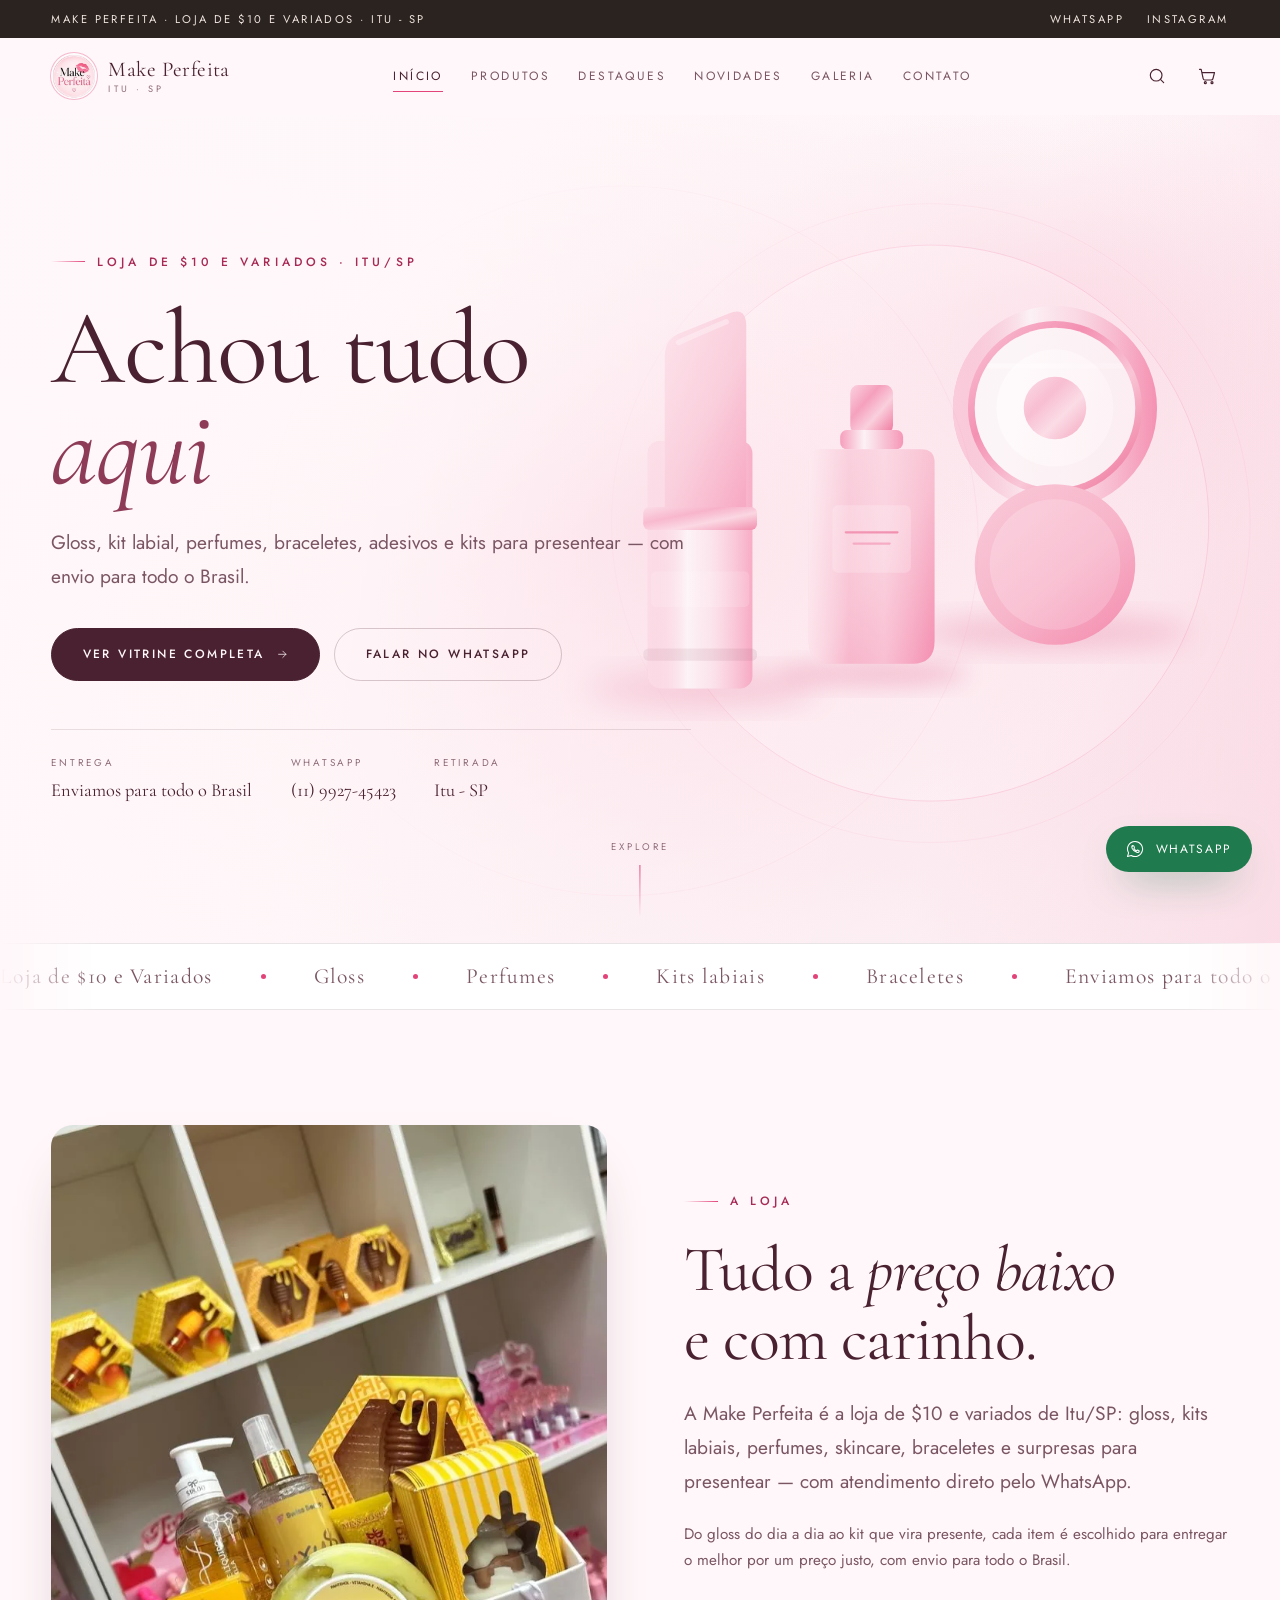
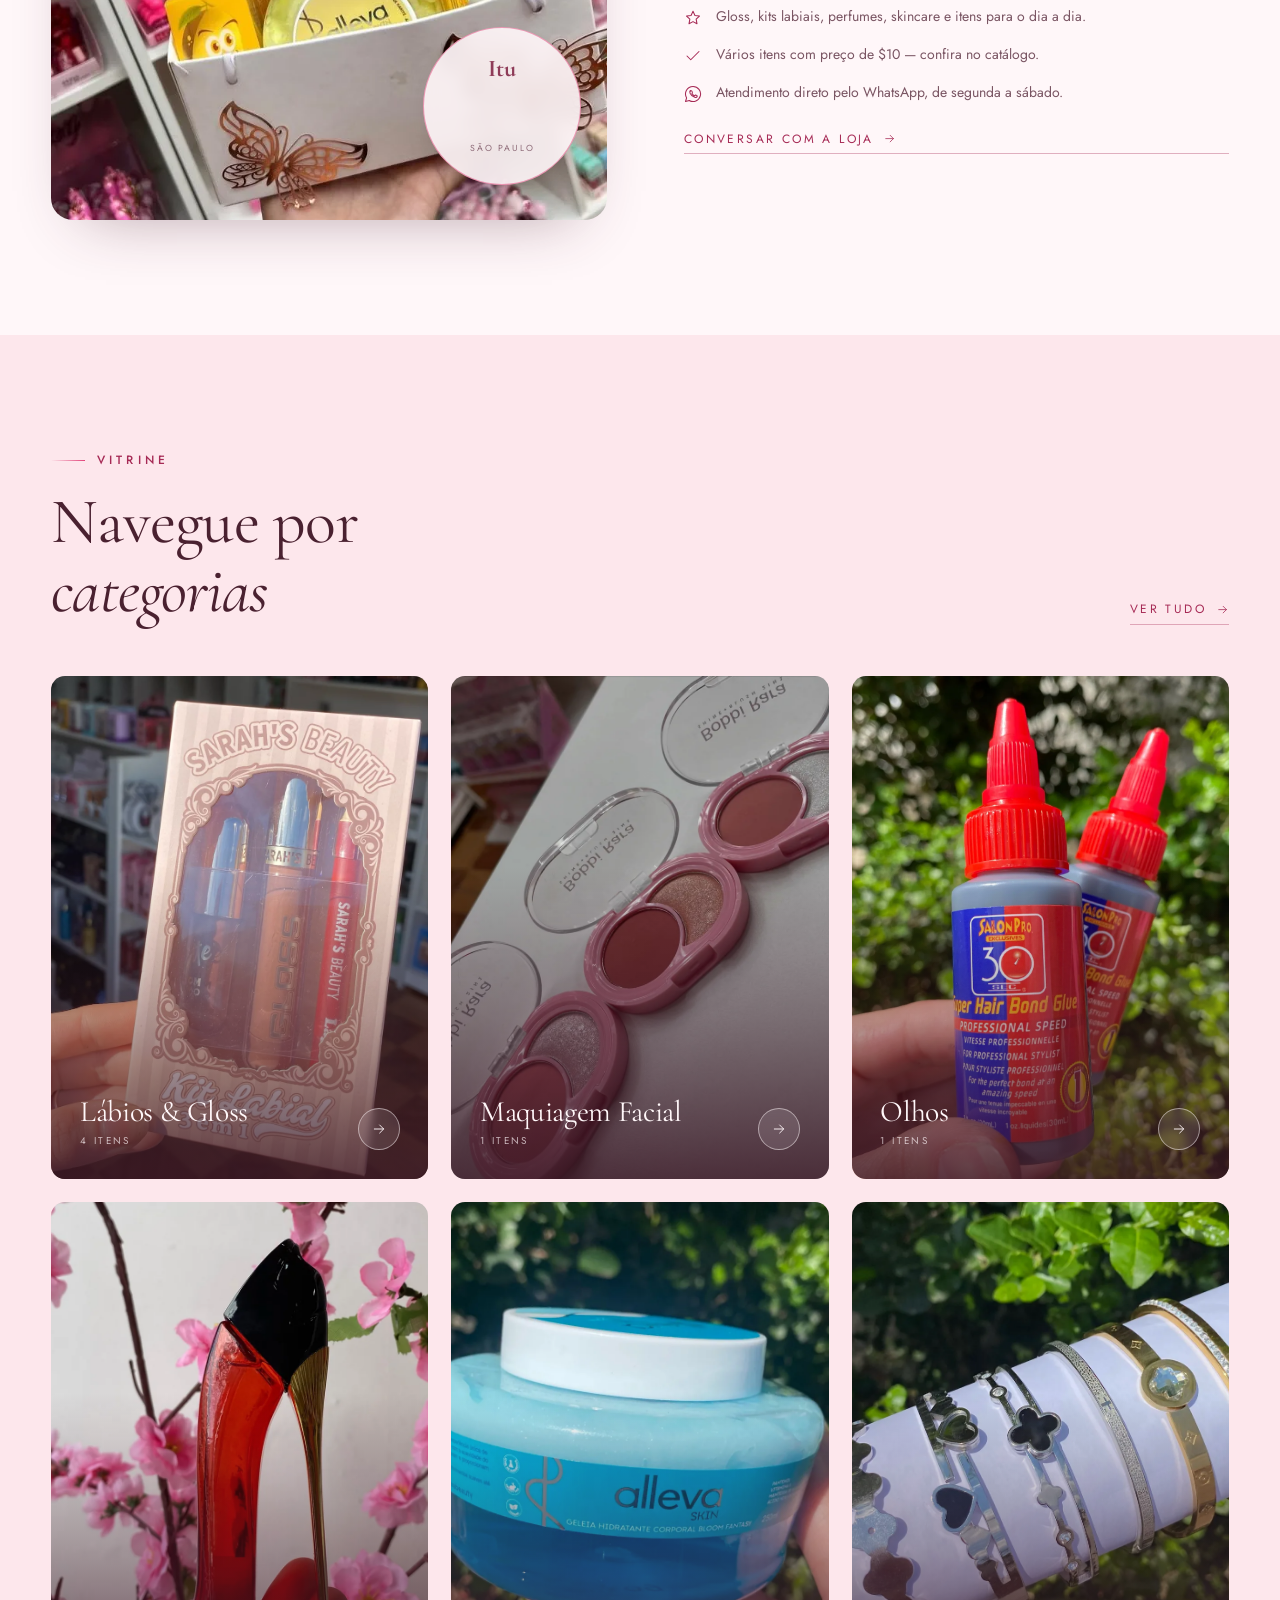
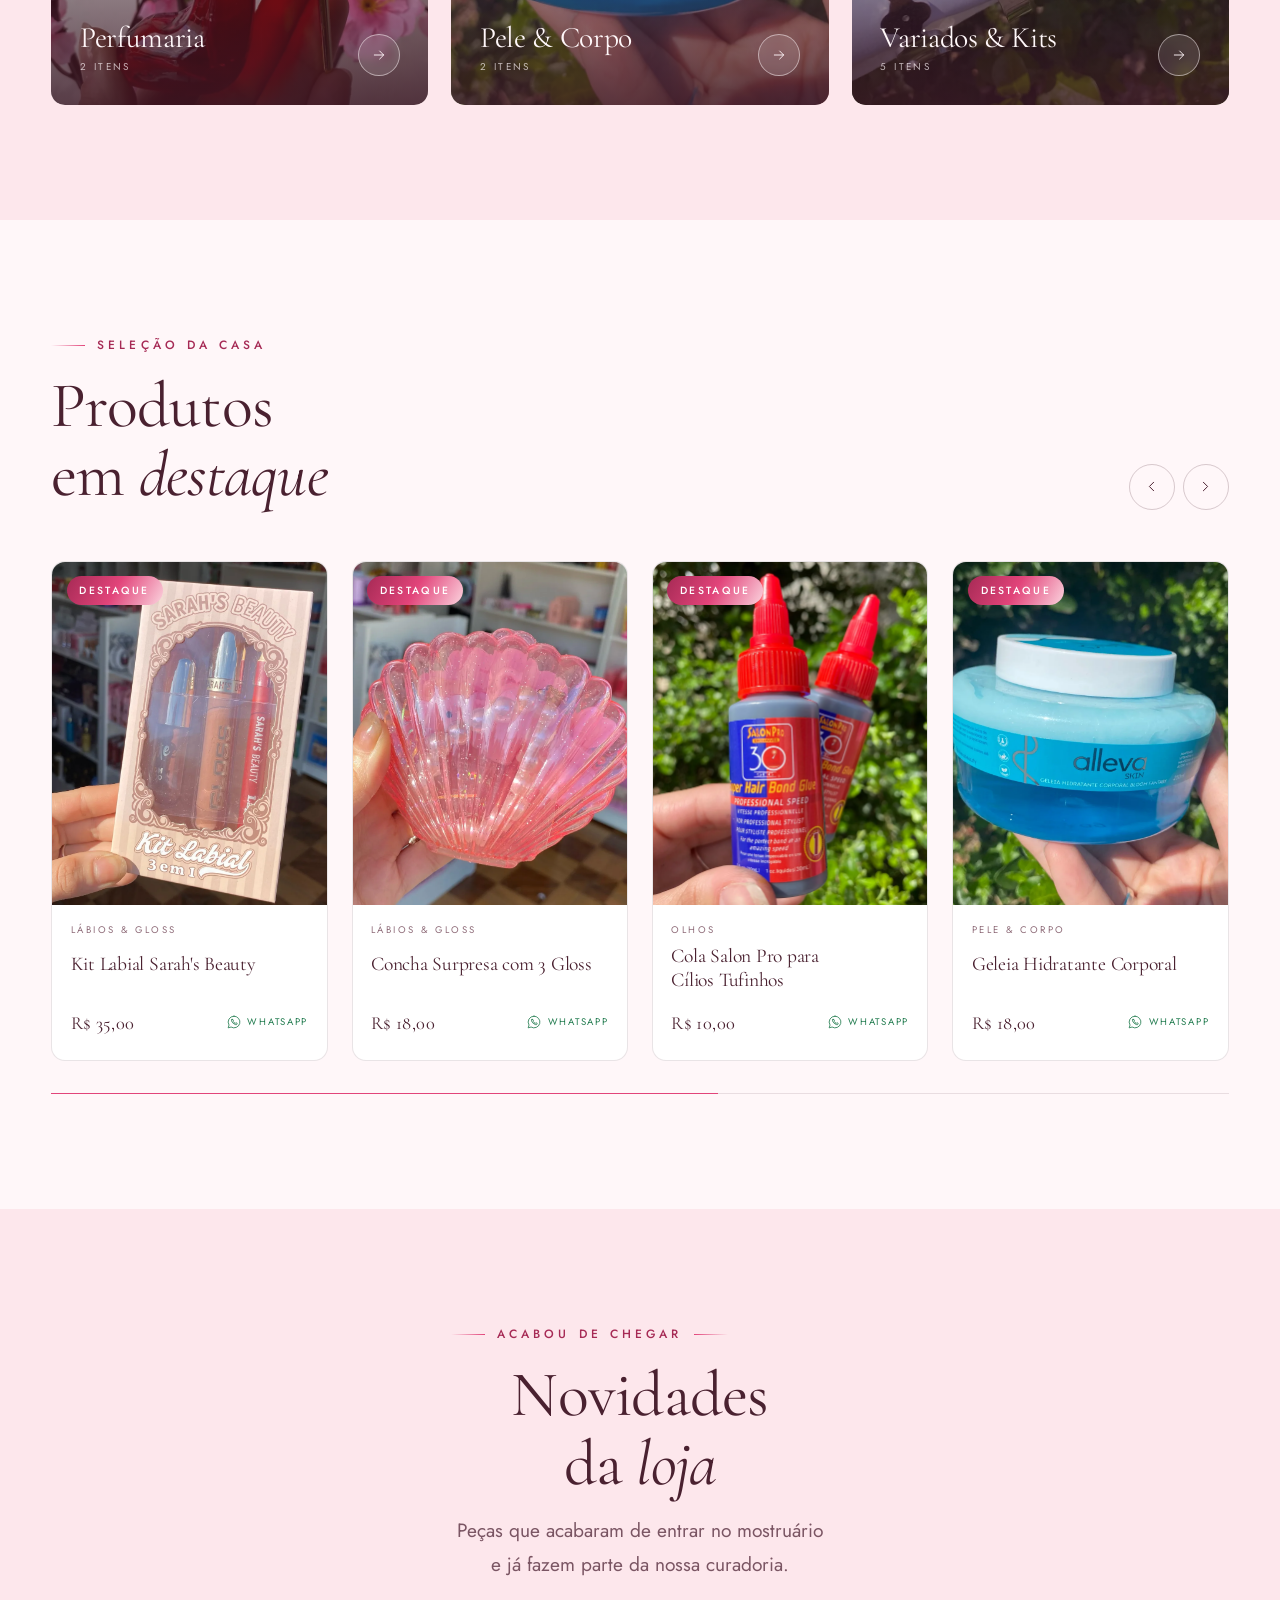
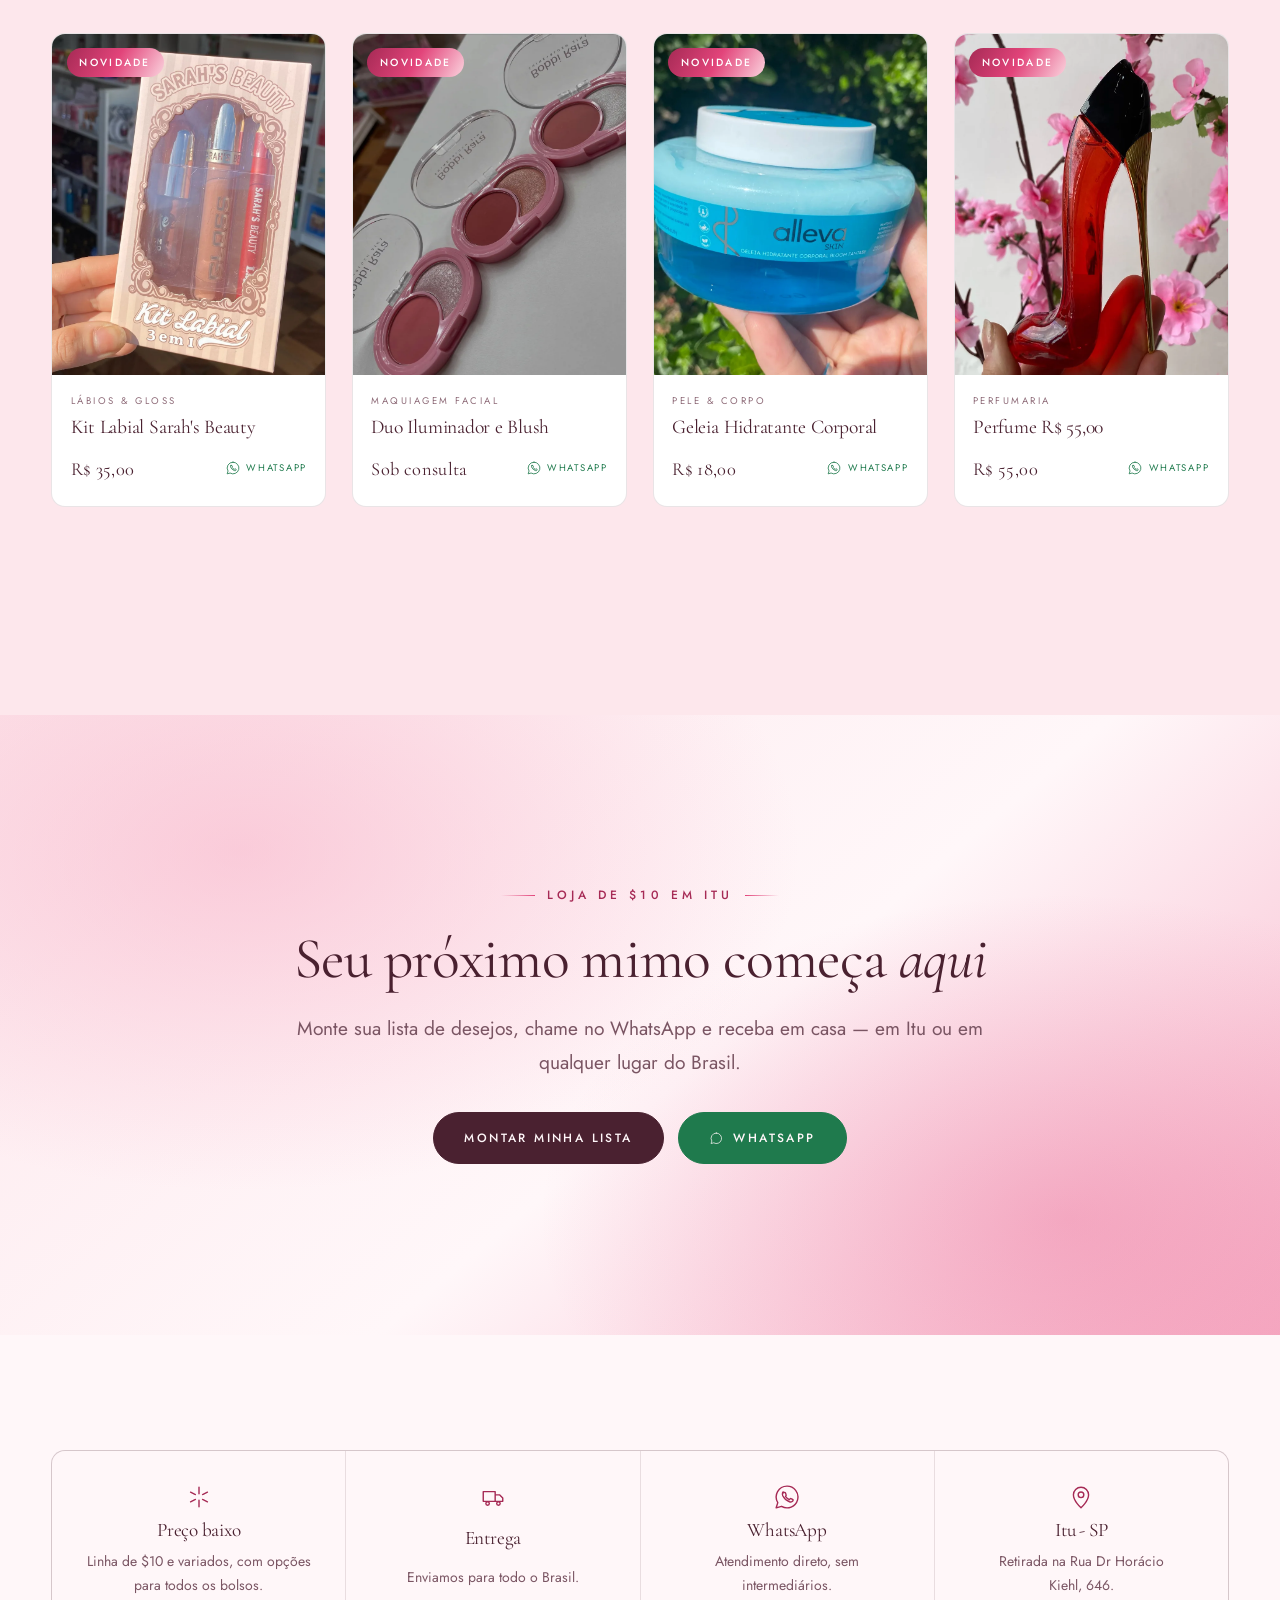
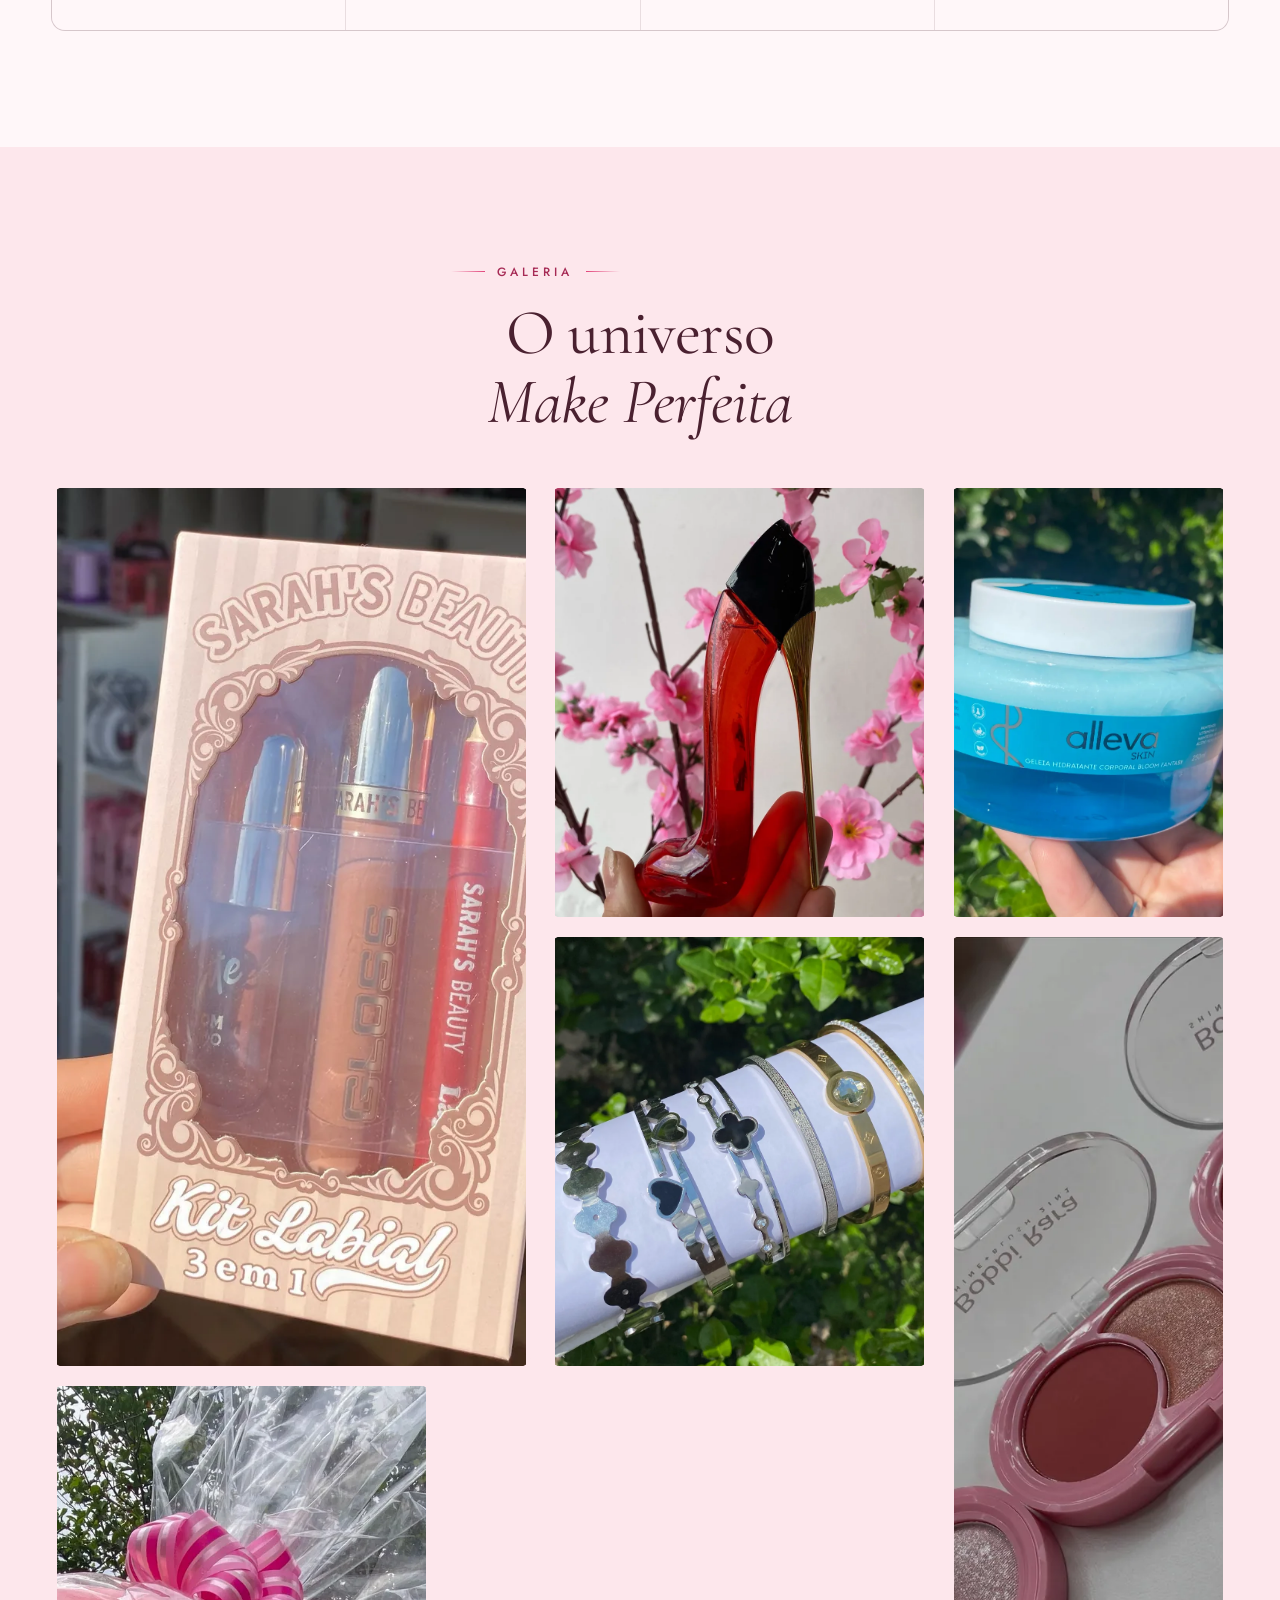
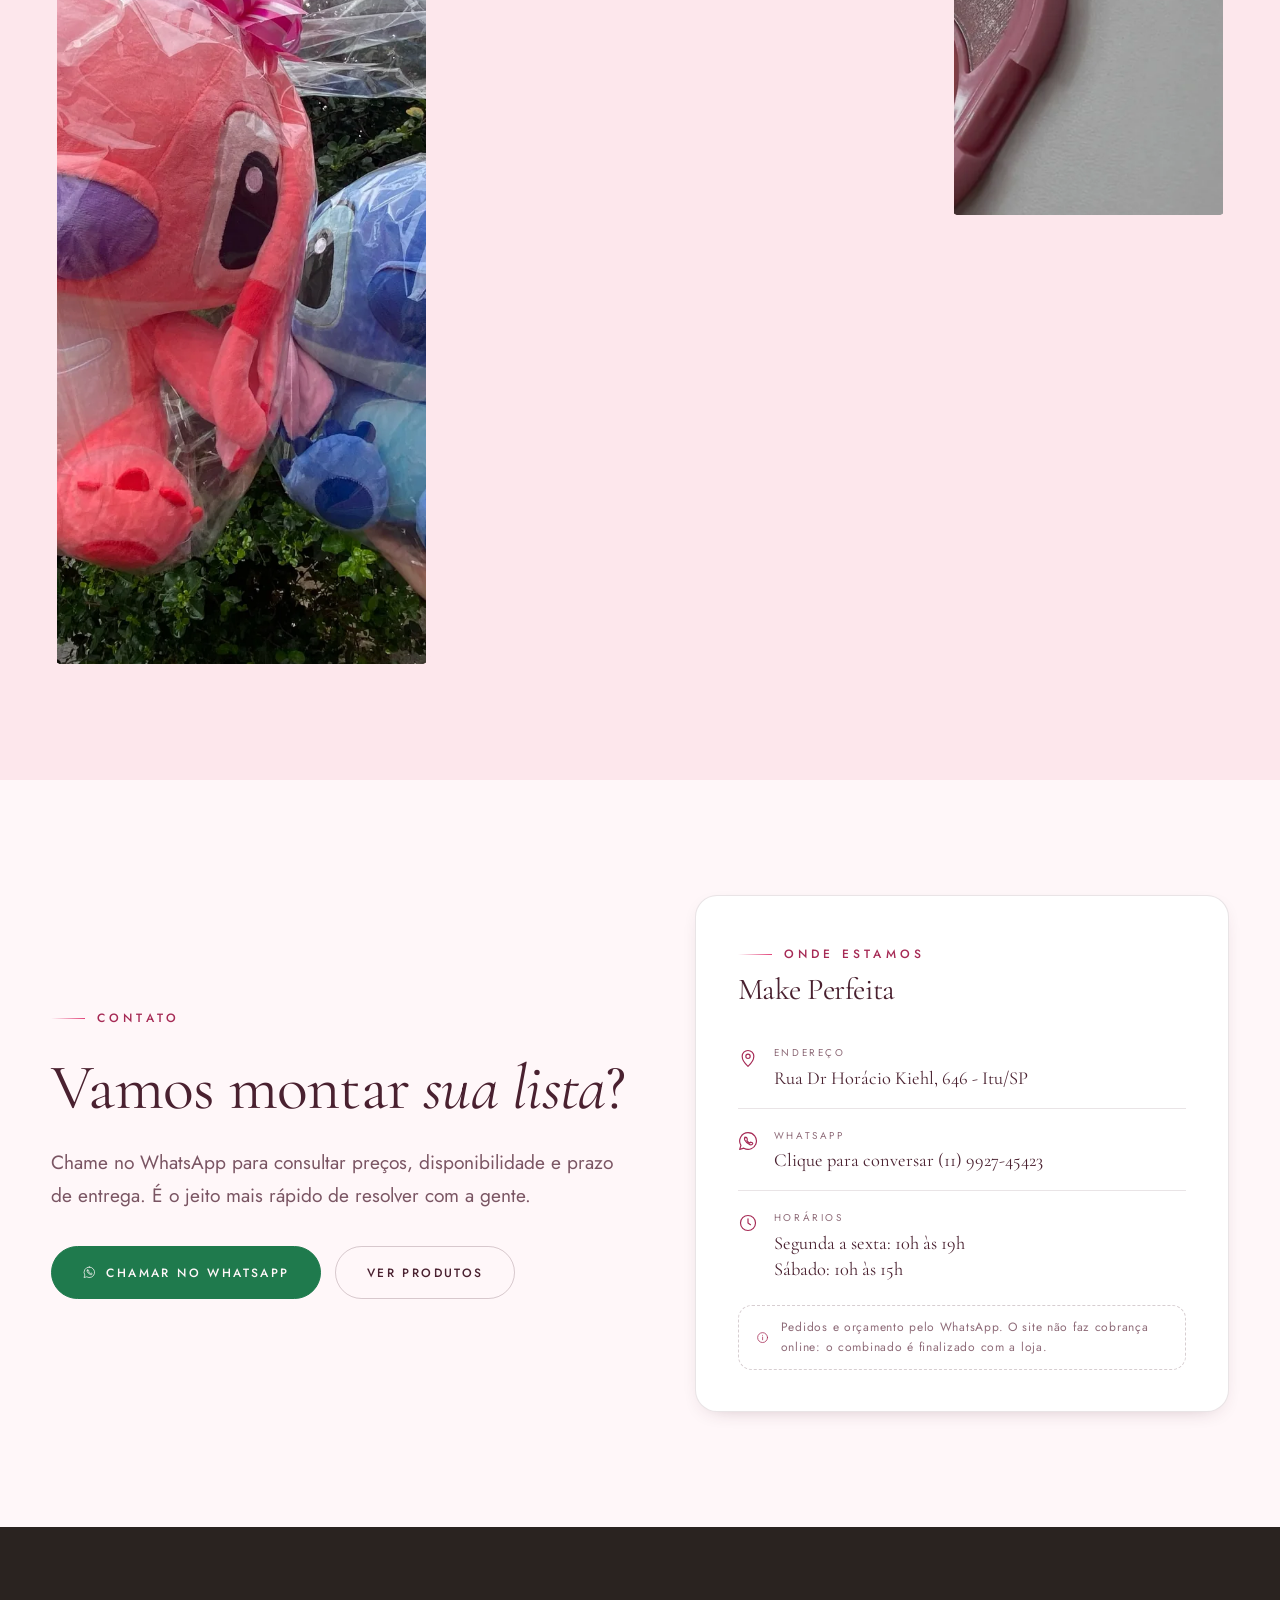
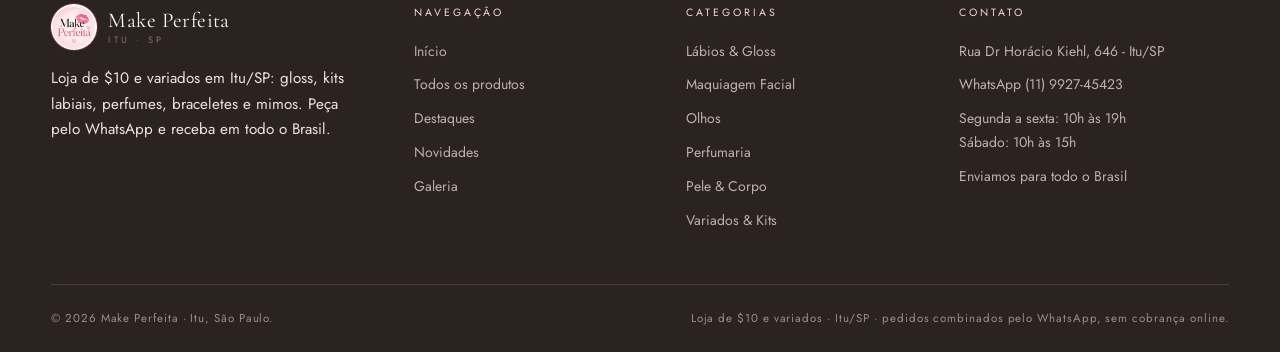
==== index.html @ e94f4b04 "Site da Make Perfeita com dados reais do Instagram Catalogo, precos e contatos extraidos do perfil @" ====
<!DOCTYPE html>
<html lang="pt-BR">
<head>
<meta charset="utf-8">
<meta name="viewport" content="width=device-width, initial-scale=1">
<meta name="theme-color" content="#fff7f9">

<title>Make Perfeita | Loja de $10 e Variados em Itu - SP</title>
<meta name="description" content="Make Perfeita, loja de $10 e variados em Itu/SP: gloss, kit labial, perfumes, braceletes, adesivos e kits para presentear. Enviamos para todo o Brasil. Pedido pelo WhatsApp.">
<meta name="author" content="Make Perfeita">
<meta name="robots" content="index, follow">
<link rel="canonical" href="https://make-perfeita.vercel.app/">

<meta property="og:type" content="website">
<meta property="og:locale" content="pt_BR">
<meta property="og:site_name" content="Make Perfeita">
<meta property="og:title" content="Make Perfeita | Loja de $10 e Variados em Itu - SP">
<meta property="og:description" content="Loja de $10 e variados em Itu/SP. Gloss, kits, perfumes e mimos com envio para todo o Brasil. Peça pelo WhatsApp.">
<meta property="og:image" content="https://make-perfeita.vercel.app/assets/img/og-image.jpg">
<meta property="og:url" content="https://make-perfeita.vercel.app/">
<meta name="twitter:card" content="summary_large_image">

<link rel="icon" href="assets/img/favicon.svg" type="image/svg+xml">
<link rel="apple-touch-icon" href="assets/img/apple-touch-icon.png">
<link rel="icon" href="assets/img/favicon-512.png" sizes="512x512" type="image/png">

<link rel="preconnect" href="https://fonts.googleapis.com">
<link rel="preconnect" href="https://fonts.gstatic.com" crossorigin>
<link rel="preload" as="image" href="assets/img/hero.svg">
<link href="https://fonts.googleapis.com/css2?family=Cormorant+Garamond:ital,wght@0,300;0,400;0,500;1,300;1,400&family=Jost:wght@300;400;500&display=swap" rel="stylesheet">
<link rel="stylesheet" href="assets/css/styles.css">
<script src="assets/js/data.js" defer></script>
<script src="assets/js/app.js" defer></script>
</head>
<body>

<a href="#conteudo" class="sr-only">Ir para o conteúdo</a>

<!-- ======================================================= barra de topo -->
<div class="topbar">
  <div class="container--wide container topbar__inner">
    <p class="topbar__note">Make Perfeita · Loja de $10 e Variados · Itu - SP</p>
    <div class="topbar__links">
      <a data-wa-link href="https://wa.me/" target="_blank" rel="noopener">WhatsApp</a>
      <a data-rede="instagram" href="#" target="_blank" rel="noopener">Instagram</a>
    </div>
  </div>
</div>

<!-- ============================================================ header -->
<header class="header">
  <div class="container--wide container nav">
    <a class="brand" href="index.html" aria-label="Make Perfeita — página inicial">
      <img class="brand__logo" src="assets/img/logo.png" alt="" width="46" height="46" decoding="async">
      <span class="brand__text">
        <span class="brand__name" data-bind="loja">Make Perfeita</span>
        <span class="brand__sub">Itu · SP</span>
      </span>
    </a>

    <nav class="nav__menu" aria-label="Navegação principal">
      <a class="nav__link" href="index.html" aria-current="page">Início</a>
      <a class="nav__link" href="produtos.html">Produtos</a>
      <a class="nav__link" href="index.html#destaques">Destaques</a>
      <a class="nav__link" href="index.html#novidades">Novidades</a>
      <a class="nav__link" href="index.html#galeria">Galeria</a>
      <a class="nav__link" href="index.html#contato">Contato</a>
    </nav>

    <div class="nav__actions">
      <a class="icon-btn nav__search" href="produtos.html" aria-label="Buscar produtos">
        <svg class="icon" viewBox="0 0 24 24" fill="none" stroke="currentColor" stroke-width="1.4" stroke-linecap="round"><circle cx="11" cy="11" r="7"/><path d="M20 20l-3.6-3.6"/></svg>
      </a>
      <button class="icon-btn" type="button" data-open-cart aria-label="Abrir lista de desejos">
        <svg class="icon" viewBox="0 0 24 24" fill="none" stroke="currentColor" stroke-width="1.4" stroke-linecap="round" stroke-linejoin="round"><path d="M3 4h2l2.4 11.2a2 2 0 0 0 2 1.6h7.7a2 2 0 0 0 2-1.5L21 8H6"/><circle cx="10" cy="20" r="1.2"/><circle cx="18" cy="20" r="1.2"/></svg>
        <span class="icon-btn__count" id="cartCount">0</span>
      </button>
      <button class="icon-btn nav__burger" type="button" data-open-drawer aria-label="Abrir menu">
        <svg class="icon" viewBox="0 0 24 24" fill="none" stroke="currentColor" stroke-width="1.4" stroke-linecap="round"><path d="M3 7h18M3 12h18M3 17h12"/></svg>
      </button>
    </div>
  </div>
</header>

<main id="conteudo">

  <!-- ============================================================ hero -->
  <section class="hero">
    <div class="hero__media" aria-hidden="true" data-parallax></div>
    <div class="container--wide container hero__inner">
      <div class="hero__content" data-reveal="left">
        <span class="eyebrow">Loja de $10 e variados · Itu/SP</span>
        <h1 class="hero__title">Achou tudo<br><em>aqui</em></h1>
        <p class="lead">Gloss, kit labial, perfumes, braceletes, adesivos e kits para presentear — com envio para todo o Brasil.</p>
        <div class="hero__actions">
          <a class="btn" href="produtos.html">
            <span>Ver vitrine completa</span>
            <svg class="icon" viewBox="0 0 24 24" fill="none" stroke="currentColor" stroke-width="1.4" stroke-linecap="round" stroke-linejoin="round"><path d="M5 12h14M13 6l6 6-6 6"/></svg>
          </a>
          <a class="btn btn--ghost" data-wa-link href="https://wa.me/" target="_blank" rel="noopener">
            <span>Falar no WhatsApp</span>
          </a>
        </div>
        <dl class="hero__meta">
          <div><dt>Entrega</dt><dd data-bind="entrega">Enviamos para todo o Brasil</dd></div>
          <div><dt>WhatsApp</dt><dd data-bind="whatsapp">(11) 99274-5423</dd></div>
          <div><dt>Retirada</dt><dd data-bind="cidade-uf">Itu - SP</dd></div>
        </dl>
      </div>
    </div>
    <div class="hero__scroll" aria-hidden="true"><span>Explore</span><span></span></div>
  </section>

  <!-- ========================================================= marquee -->
  <div class="marquee" aria-hidden="true">
    <div class="marquee__track" id="marqueeTrack"></div>
  </div>

  <!-- =========================================================== sobre -->
  <section class="section" id="marca">
    <div class="container about">
      <div class="about__media" data-reveal="left">
        <img src="assets/img/fotos/kits-presentear.webp" alt="Kit para presentear montado pela Make Perfeita, com produtos da loja" loading="lazy" decoding="async" width="800" height="1066">
        <div class="about__badge">
          <strong>Itu</strong>
          <span>São Paulo</span>
        </div>
      </div>

      <div class="about__body" data-reveal="right">
        <span class="eyebrow">A loja</span>
        <h2 class="display">Tudo a <span class="serif-it">preço baixo</span> e com carinho.</h2>
        <p class="lead">A Make Perfeita é a loja de $10 e variados de Itu/SP: gloss, kits labiais, perfumes, skincare, braceletes e surpresas para presentear — com atendimento direto pelo WhatsApp.</p>
        <p class="muted">Do gloss do dia a dia ao kit que vira presente, cada item é escolhido para entregar o melhor por um preço justo, com envio para todo o Brasil.</p>
        <ul class="about__list">
          <li>
            <svg class="icon" viewBox="0 0 24 24" fill="none" stroke="currentColor" stroke-width="1.4" stroke-linecap="round" stroke-linejoin="round"><path d="m12 3 2.6 5.6 6 .8-4.4 4.2 1.1 6L12 16.8 6.7 19.6l1.1-6L3.4 9.4l6-.8z"/></svg>
            <span>Gloss, kits labiais, perfumes, skincare e itens para o dia a dia.</span>
          </li>
          <li>
            <svg class="icon" viewBox="0 0 24 24" fill="none" stroke="currentColor" stroke-width="1.4" stroke-linecap="round" stroke-linejoin="round"><path d="M20 6 9 17l-5-5"/></svg>
            <span>Vários itens com preço de $10 — confira no catálogo.</span>
          </li>
          <li>
            <svg class="icon" viewBox="0 0 24 24" fill="none" stroke="currentColor" stroke-width="1.4" stroke-linecap="round" stroke-linejoin="round"><path d="M12 2a10 10 0 0 0-8.5 15.2L2 22l5-1.4A10 10 0 1 0 12 2Z"/><path d="M8.8 8.2c.2-.5.4-.5.6-.5h.5c.2 0 .4 0 .6.5l.7 1.7c.1.2.1.4 0 .6l-.4.5c-.1.2-.2.3 0 .6a7 7 0 0 0 3 2.6c.3.1.5.1.6 0l.6-.7c.2-.2.4-.2.6-.1l1.6.8c.2.1.4.2.4.4v.6c-.1.6-.9 1.2-1.5 1.3-.5.1-1.1.1-1.8-.1a11 11 0 0 1-6.2-5.5c-.4-1-.4-1.9-.2-2.6a4 4 0 0 1 .5-1Z"/></svg>
            <span>Atendimento direto pelo WhatsApp, de segunda a sábado.</span>
          </li>
        </ul>
        <a class="link-arrow link-arrow--gold" href="index.html#contato">
          <span>Conversar com a loja</span>
          <svg class="icon" viewBox="0 0 24 24" fill="none" stroke="currentColor" stroke-width="1.4" stroke-linecap="round" stroke-linejoin="round"><path d="M5 12h14M13 6l6 6-6 6"/></svg>
        </a>
      </div>
    </div>
  </section>

  <!-- ====================================================== categorias -->
  <section class="section section--sand" id="categorias">
    <div class="container">
      <div class="section-head" data-reveal>
        <div class="section-head__text">
          <span class="eyebrow">Vitrine</span>
          <h2 class="display">Navegue por <span class="serif-it">categorias</span></h2>
        </div>
        <a class="link-arrow link-arrow--gold" href="produtos.html">
          <span>Ver tudo</span>
          <svg class="icon" viewBox="0 0 24 24" fill="none" stroke="currentColor" stroke-width="1.4" stroke-linecap="round" stroke-linejoin="round"><path d="M5 12h14M13 6l6 6-6 6"/></svg>
        </a>
      </div>
      <div class="cat-grid" id="gradeCategorias"></div>
    </div>
  </section>

  <!-- ======================================================= destaques -->
  <section class="section" id="destaques">
    <div class="container">
      <div class="section-head" data-reveal>
        <div class="section-head__text">
          <span class="eyebrow">Seleção da casa</span>
          <h2 class="display">Produtos em <span class="serif-it">destaque</span></h2>
        </div>
        <div class="carousel__nav" data-reveal="fade">
          <button class="carousel__btn" type="button" data-carousel-prev aria-label="Anterior">
            <svg class="icon" viewBox="0 0 24 24" fill="none" stroke="currentColor" stroke-width="1.4" stroke-linecap="round" stroke-linejoin="round"><path d="m15 18-6-6 6-6"/></svg>
          </button>
          <button class="carousel__btn" type="button" data-carousel-next aria-label="Próximo">
            <svg class="icon" viewBox="0 0 24 24" fill="none" stroke="currentColor" stroke-width="1.4" stroke-linecap="round" stroke-linejoin="round"><path d="m9 18 6-6-6-6"/></svg>
          </button>
        </div>
      </div>

      <div class="carousel" data-carousel>
        <div class="carousel__viewport" data-carousel-viewport id="gradeDestaques"></div>
        <div class="carousel__progress" data-carousel-progress><i></i></div>
      </div>
    </div>
  </section>

  <!-- ======================================================= novidades -->
  <section class="section section--sand" id="novidades">
    <div class="container">
      <div class="section-head section-head--center" data-reveal>
        <div class="section-head__text">
          <span class="eyebrow eyebrow--center">Acabou de chegar</span>
          <h2 class="display">Novidades da <span class="serif-it">loja</span></h2>
          <p class="lead text-center">Peças que acabaram de entrar no mostruário e já fazem parte da nossa curadoria.</p>
        </div>
      </div>
      <div class="product-grid" id="gradeNovidades"></div>
      <div style="display:flex;justify-content:center;margin-top:2.5rem" data-reveal="fade">
        <a class="btn btn--ghost" href="produtos.html?ordem=destaque">
          <span>Explorar catálogo</span>
          <svg class="icon" viewBox="0 0 24 24" fill="none" stroke="currentColor" stroke-width="1.4" stroke-linecap="round" stroke-linejoin="round"><path d="M5 12h14M13 6l6 6-6 6"/></svg>
        </a>
      </div>
    </div>
  </section>

  <!-- =========================================================== banner -->
  <section class="banner">
    <div class="banner__bg" aria-hidden="true"></div>
    <div class="container banner__content" data-reveal="zoom">
      <span class="eyebrow eyebrow--center">Loja de $10 em Itu</span>
      <h2 class="banner__title">Seu próximo mimo começa <span class="serif-it">aqui</span></h2>
      <p class="lead text-center">Monte sua lista de desejos, chame no WhatsApp e receba em casa — em Itu ou em qualquer lugar do Brasil.</p>
      <div class="hero__actions" style="justify-content:center">
        <a class="btn" href="produtos.html"><span>Montar minha lista</span></a>
        <a class="btn btn--wa" data-wa-link href="https://wa.me/" target="_blank" rel="noopener">
          <svg class="icon" viewBox="0 0 24 24" fill="none" stroke="currentColor" stroke-width="1.4" stroke-linecap="round" stroke-linejoin="round"><path d="M12 2a10 10 0 0 0-8.5 15.2L2 22l5-1.4A10 10 0 1 0 12 2Z"/></svg>
          <span>WhatsApp</span>
        </a>
      </div>
    </div>
  </section>

  <!-- ======================================================= diferenciais -->
  <section class="section">
    <div class="container">
      <div class="value-grid" data-reveal>
        <article class="value">
          <svg class="icon" viewBox="0 0 24 24" fill="none" stroke="currentColor" stroke-width="1.3" stroke-linecap="round"><path d="M12 3v6M12 15v6M4.2 7.5 8.7 9.7M15.3 14.3l4.5 2.2M4.2 16.5l4.5-2.2M15.3 9.7l4.5-2.2"/></svg>
          <h3>Preço baixo</h3>
          <p>Linha de $10 e variados, com opções para todos os bolsos.</p>
        </article>
        <article class="value">
          <svg class="icon" viewBox="0 0 24 24" fill="none" stroke="currentColor" stroke-width="1.3" stroke-linecap="round" stroke-linejoin="round"><path d="M3 7h11v9H3zM14 10h4l3 3v3h-7z"/><circle cx="7" cy="18" r="1.6"/><circle cx="17" cy="18" r="1.6"/></svg>
          <h3>Entrega</h3>
          <p>Enviamos para todo o Brasil.</p>
        </article>
        <article class="value">
          <svg class="icon" viewBox="0 0 24 24" fill="none" stroke="currentColor" stroke-width="1.3" stroke-linecap="round" stroke-linejoin="round"><path d="M12 2a10 10 0 0 0-8.5 15.2L2 22l5-1.4A10 10 0 1 0 12 2Z"/><path d="M8.8 8.2c.2-.5.4-.5.6-.5h.5c.2 0 .4 0 .6.5l.7 1.7c.1.2.1.4 0 .6l-.4.5c-.1.2-.2.3 0 .6a7 7 0 0 0 3 2.6c.3.1.5.1.6 0l.6-.7c.2-.2.4-.2.6-.1l1.6.8c.2.1.4.2.4.4v.6c-.1.6-.9 1.2-1.5 1.3-.5.1-1.1.1-1.8-.1a11 11 0 0 1-6.2-5.5c-.4-1-.4-1.9-.2-2.6a4 4 0 0 1 .5-1Z"/></svg>
          <h3>WhatsApp</h3>
          <p>Atendimento direto, sem intermediários.</p>
        </article>
        <article class="value">
          <svg class="icon" viewBox="0 0 24 24" fill="none" stroke="currentColor" stroke-width="1.3" stroke-linecap="round" stroke-linejoin="round"><path d="M12 22s7-6.2 7-12a7 7 0 1 0-14 0c0 5.8 7 12 7 12Z"/><circle cx="12" cy="10" r="2.6"/></svg>
          <h3>Itu - SP</h3>
          <p>Retirada na Rua Dr Horácio Kiehl, 646.</p>
        </article>
      </div>
    </div>
  </section>

  <!-- ========================================================== galeria -->
  <section class="section section--sand" id="galeria">
    <div class="container">
      <div class="section-head section-head--center" data-reveal>
        <div class="section-head__text">
          <span class="eyebrow eyebrow--center">Galeria</span>
          <h2 class="display">O universo <span class="serif-it">Make Perfeita</span></h2>
        </div>
      </div>
      <div class="gallery" id="gradeGaleria"></div>
    </div>
  </section>

  <!-- ========================================================== contato -->
  <section class="section" id="contato">
    <div class="container contact">
      <div class="about__body" data-reveal="left">
        <span class="eyebrow">Contato</span>
        <h2 class="display">Vamos montar <span class="serif-it">sua lista</span>?</h2>
        <p class="lead">Chame no WhatsApp para consultar preços, disponibilidade e prazo de entrega. É o jeito mais rápido de resolver com a gente.</p>
        <div class="hero__actions">
          <a class="btn btn--wa" data-wa-link data-wa-msg="Olá! Vim pelo site da Make Perfeita e gostaria de atendimento." href="https://wa.me/" target="_blank" rel="noopener">
            <svg class="icon" viewBox="0 0 24 24" fill="none" stroke="currentColor" stroke-width="1.4" stroke-linecap="round" stroke-linejoin="round"><path d="M12 2a10 10 0 0 0-8.5 15.2L2 22l5-1.4A10 10 0 1 0 12 2Z"/><path d="M8.8 8.2c.2-.5.4-.5.6-.5h.5c.2 0 .4 0 .6.5l.7 1.7c.1.2.1.4 0 .6l-.4.5c-.1.2-.2.3 0 .6a7 7 0 0 0 3 2.6c.3.1.5.1.6 0l.6-.7c.2-.2.4-.2.6-.1l1.6.8c.2.1.4.2.4.4v.6c-.1.6-.9 1.2-1.5 1.3-.5.1-1.1.1-1.8-.1a11 11 0 0 1-6.2-5.5c-.4-1-.4-1.9-.2-2.6a4 4 0 0 1 .5-1Z"/></svg>
            <span>Chamar no WhatsApp</span>
          </a>
          <a class="btn btn--ghost" href="produtos.html"><span>Ver produtos</span></a>
        </div>
      </div>

      <div class="contact__panel" data-reveal="right">
        <div>
          <span class="eyebrow">Onde estamos</span>
          <h3 class="display" style="font-size:1.9rem;margin-top:.6rem">Make Perfeita</h3>
        </div>
        <dl class="contact__rows">
          <div class="contact__row">
            <svg class="icon" viewBox="0 0 24 24" fill="none" stroke="currentColor" stroke-width="1.4" stroke-linecap="round" stroke-linejoin="round"><path d="M12 22s7-6.2 7-12a7 7 0 1 0-14 0c0 5.8 7 12 7 12Z"/><circle cx="12" cy="10" r="2.6"/></svg>
            <div>
              <dt>Endereço</dt>
              <dd data-bind="endereco">Itu - SP</dd>
            </div>
          </div>
          <div class="contact__row">
            <svg class="icon" viewBox="0 0 24 24" fill="none" stroke="currentColor" stroke-width="1.4" stroke-linecap="round" stroke-linejoin="round"><path d="M12 2a10 10 0 0 0-8.5 15.2L2 22l5-1.4A10 10 0 1 0 12 2Z"/><path d="M8.8 8.2c.2-.5.4-.5.6-.5h.5c.2 0 .4 0 .6.5l.7 1.7c.1.2.1.4 0 .6l-.4.5c-.1.2-.2.3 0 .6a7 7 0 0 0 3 2.6c.3.1.5.1.6 0l.6-.7c.2-.2.4-.2.6-.1l1.6.8c.2.1.4.2.4.4v.6c-.1.6-.9 1.2-1.5 1.3-.5.1-1.1.1-1.8-.1a11 11 0 0 1-6.2-5.5c-.4-1-.4-1.9-.2-2.6a4 4 0 0 1 .5-1Z"/></svg>
            <div>
              <dt>WhatsApp</dt>
              <dd><a data-wa-link href="https://wa.me/" target="_blank" rel="noopener">Clique para conversar</a> <span data-bind="whatsapp">(11) 99274-5423</span></dd>
            </div>
          </div>
          <div class="contact__row">
            <svg class="icon" viewBox="0 0 24 24" fill="none" stroke="currentColor" stroke-width="1.4" stroke-linecap="round" stroke-linejoin="round"><circle cx="12" cy="12" r="9"/><path d="M12 7v5l3 2"/></svg>
            <div>
              <dt>Horários</dt>
              <dd data-bind="horarios">Segunda a sexta: 10h às 19h<br>Sábado: 10h às 15h</dd>
            </div>
          </div>
        </dl>
        <p class="demo-note">
          <svg class="icon" viewBox="0 0 24 24" fill="none" stroke="currentColor" stroke-width="1.4" stroke-linecap="round" stroke-linejoin="round"><circle cx="12" cy="12" r="9"/><path d="M12 11v5M12 8h.01"/></svg>
          <span>Pedidos e orçamento pelo WhatsApp. O site não faz cobrança online: o combinado é finalizado com a loja.</span>
        </p>
      </div>
    </div>
  </section>

</main>

<!-- =========================================================== rodapé -->
<footer class="footer">
  <div class="container--wide container footer__top">
    <div class="footer__brand">
      <a class="brand" href="index.html">
        <img class="brand__logo" src="assets/img/logo.png" alt="" width="46" height="46" decoding="async">
        <span class="brand__text">
          <span class="brand__name" data-bind="loja">Make Perfeita</span>
          <span class="brand__sub">Itu · SP</span>
        </span>
      </a>
      <p>Loja de $10 e variados em Itu/SP: gloss, kits labiais, perfumes, braceletes e mimos. Peça pelo WhatsApp e receba em todo o Brasil.</p>
      <div class="footer__social" data-rede-wrap>
        <a data-rede="instagram" href="#" target="_blank" rel="noopener" aria-label="Instagram"><svg class="icon" viewBox="0 0 24 24" fill="none" stroke="currentColor" stroke-width="1.4"><rect x="3" y="3" width="18" height="18" rx="5"/><circle cx="12" cy="12" r="4"/><circle cx="17.2" cy="6.8" r=".9" fill="currentColor"/></svg></a>
        <a data-rede="facebook" href="#" target="_blank" rel="noopener" aria-label="Facebook"><svg class="icon" viewBox="0 0 24 24" fill="none" stroke="currentColor" stroke-width="1.4" stroke-linejoin="round"><path d="M14 8.5V7a1.5 1.5 0 0 1 1.5-1.5H17V3h-2.5A4.5 4.5 0 0 0 10 7.5v1H8v2.5h2V21h3v-10h2.2l.5-2.5H13Z"/></svg></a>
        <a data-rede="tiktok" href="#" target="_blank" rel="noopener" aria-label="TikTok"><svg class="icon" viewBox="0 0 24 24" fill="none" stroke="currentColor" stroke-width="1.4" stroke-linecap="round"><path d="M14 3v9.2a3.8 3.8 0 1 1-3-3.7"/><path d="M14 5.5c.6 1.8 2 3 4 3.2"/></svg></a>
      </div>
    </div>

    <nav aria-label="Navegação do rodapé">
      <p class="footer__title">Navegação</p>
      <ul class="footer__list">
        <li><a href="index.html">Início</a></li>
        <li><a href="produtos.html">Todos os produtos</a></li>
        <li><a href="index.html#destaques">Destaques</a></li>
        <li><a href="index.html#novidades">Novidades</a></li>
        <li><a href="index.html#galeria">Galeria</a></li>
      </ul>
    </nav>

    <nav aria-label="Categorias">
      <p class="footer__title">Categorias</p>
      <ul class="footer__list">
        <li><a href="produtos.html?c=labiais">Lábios &amp; Gloss</a></li>
        <li><a href="produtos.html?c=facial">Maquiagem Facial</a></li>
        <li><a href="produtos.html?c=olhos">Olhos</a></li>
        <li><a href="produtos.html?c=perfumaria">Perfumaria</a></li>
        <li><a href="produtos.html?c=pele">Pele &amp; Corpo</a></li>
        <li><a href="produtos.html?c=variados">Variados &amp; Kits</a></li>
      </ul>
    </nav>

    <div>
      <p class="footer__title">Contato</p>
      <ul class="footer__list">
        <li><span data-bind="endereco">Rua Dr Horácio Kiehl, 646 - Itu/SP</span></li>
        <li><a data-wa-link href="https://wa.me/" target="_blank" rel="noopener">WhatsApp <span data-bind="whatsapp">(11) 99274-5423</span></a></li>
        <li><span data-bind="horarios">Seg a sex: 10h às 19h · Sáb: 10h às 15h</span></li>
        <li><span data-bind="entrega">Enviamos para todo o Brasil</span></li>
      </ul>
    </div>
  </div>

  <div class="container--wide container footer__bottom">
    <p>© <span id="ano">2026</span> <span data-bind="loja">Make Perfeita</span> · Itu, São Paulo.</p>
    <p>Loja de $10 e variados · Itu/SP · pedidos combinados pelo WhatsApp, sem cobrança online.</p>
  </div>
</footer>

<!-- =================================================== WhatsApp fixo -->
<a class="wa-float" id="waFloat" href="https://wa.me/" target="_blank" rel="noopener">
  <svg class="icon" viewBox="0 0 24 24" fill="none" stroke="currentColor" stroke-width="1.4" stroke-linecap="round" stroke-linejoin="round"><path d="M12 2a10 10 0 0 0-8.5 15.2L2 22l5-1.4A10 10 0 1 0 12 2Z"/><path d="M8.8 8.2c.2-.5.4-.5.6-.5h.5c.2 0 .4 0 .6.5l.7 1.7c.1.2.1.4 0 .6l-.4.5c-.1.2-.2.3 0 .6a7 7 0 0 0 3 2.6c.3.1.5.1.6 0l.6-.7c.2-.2.4-.2.6-.1l1.6.8c.2.1.4.2.4.4v.6c-.1.6-.9 1.2-1.5 1.3-.5.1-1.1.1-1.8-.1a11 11 0 0 1-6.2-5.5c-.4-1-.4-1.9-.2-2.6a4 4 0 0 1 .5-1Z"/></svg>
  <span>WhatsApp</span>
</a>

<!-- ===================================================== menu mobile -->
<div class="drawer" id="menuDrawer" role="dialog" aria-modal="true" aria-label="Menu">
  <div class="drawer__veil" data-close-drawer></div>
  <div class="drawer__panel">
    <div class="drawer__head">
      <span class="drawer__title">Menu</span>
      <button class="icon-btn" type="button" data-close-drawer aria-label="Fechar menu">
        <svg class="icon" viewBox="0 0 24 24" fill="none" stroke="currentColor" stroke-width="1.4" stroke-linecap="round"><path d="M18 6 6 18M6 6l12 12"/></svg>
      </button>
    </div>
    <nav class="drawer__nav" aria-label="Navegação mobile">
      <a href="index.html">Início<span>01</span></a>
      <a href="produtos.html">Produtos<span>02</span></a>
      <a href="index.html#destaques">Destaques<span>03</span></a>
      <a href="index.html#novidades">Novidades<span>04</span></a>
      <a href="index.html#galeria">Galeria<span>05</span></a>
      <a href="index.html#contato">Contato<span>06</span></a>
    </nav>
    <div class="drawer__foot">
      <a class="btn btn--wa btn--block" data-wa-link href="https://wa.me/" target="_blank" rel="noopener">
        <span>Falar no WhatsApp</span>
      </a>
      <p class="muted" style="font-size:.85rem;text-align:center">Itu · São Paulo</p>
    </div>
  </div>
</div>

<!-- ========================================================= carrinho -->
<div class="cart" id="cartDrawer" role="dialog" aria-modal="true" aria-label="Lista de desejos">
  <div class="cart__veil" data-close-cart></div>
  <div class="cart__panel">
    <div class="cart__head">
      <span class="drawer__title">Minha lista</span>
      <button class="icon-btn" type="button" data-close-cart aria-label="Fechar lista">
        <svg class="icon" viewBox="0 0 24 24" fill="none" stroke="currentColor" stroke-width="1.4" stroke-linecap="round"><path d="M18 6 6 18M6 6l12 12"/></svg>
      </button>
    </div>

    <div class="cart__body" id="cartBody"></div>

    <div class="cart__foot">
      <div class="cart__total"><span>Total estimado</span><span id="cartTotal">R$ 0,00</span></div>
      <p class="demo-note" style="margin:0">
        <svg class="icon" viewBox="0 0 24 24" fill="none" stroke="currentColor" stroke-width="1.4" stroke-linecap="round" stroke-linejoin="round"><circle cx="12" cy="12" r="9"/><path d="M12 11v5M12 8h.01"/></svg>
        <span>Ferramenta de apoio: sem pagamento online. O pedido é finalizado com a loja pelo WhatsApp.</span>
      </p>
      <button class="btn btn--wa btn--block" type="button" data-cart-wa>
        <svg class="icon" viewBox="0 0 24 24" fill="none" stroke="currentColor" stroke-width="1.4" stroke-linecap="round" stroke-linejoin="round"><path d="M12 2a10 10 0 0 0-8.5 15.2L2 22l5-1.4A10 10 0 1 0 12 2Z"/></svg>
        <span>Enviar lista no WhatsApp</span>
      </button>
      <button class="btn btn--ghost btn--block" type="button" data-close-cart><span>Continuar escolhendo</span></button>
    </div>
  </div>
</div>

<!-- ========================================================= lightbox -->
<div class="lightbox" id="lightbox" role="dialog" aria-modal="true" aria-label="Imagem ampliada">
  <button class="lightbox__close" type="button" data-close-lightbox aria-label="Fechar">
    <svg class="icon" viewBox="0 0 24 24" fill="none" stroke="currentColor" stroke-width="1.4" stroke-linecap="round"><path d="M18 6 6 18M6 6l12 12"/></svg>
  </button>
  <figure style="margin:0;display:grid;justify-items:center">
    <img id="lightboxImg" src="assets/img/placeholder.svg" alt="">
    <figcaption class="lightbox__cap" id="lightboxCap"></figcaption>
  </figure>
</div>

<script>
  (function () {
    var y = document.getElementById('ano');
    if (y) y.textContent = new Date().getFullYear();
  })();
</script>

</body>
</html>
---- assets/css/styles.css ----
/* ==========================================================================
   Make Perfeita — Design System
   Paleta extraída da logo: rosa (#C22E63 / #E2447A) sobre rosa pálido e branco
   ========================================================================== */

/* --------------------------------------------------------------------------
   1. Tokens
   -------------------------------------------------------------------------- */
:root {
  /* Cores da marca */
  --white: #ffffff;
  --cream: #fff7f9;
  --sand: #fde7ec;
  --nude: #fbd3de;
  --blush: #f7afc6;
  --blush-deep: #d9598a;
  --rose-ink: #8e3b58;
  --gold: #e2447a;
  --gold-soft: #fbd3de;
  --gold-deep: #a62a55;
  --ink: #4a2130;
  --ink-soft: #7a5563;
  --ink-mute: #8e6b78;
  --line: rgba(74, 33, 48, 0.12);
  --line-strong: rgba(74, 33, 48, 0.22);

  /* Superfícies */
  --surface: var(--cream);
  --surface-alt: var(--sand);
  --surface-ink: #2a2320;
  --surface-ink-soft: #f0e3dd;

  /* Tipografia */
  --font-display: "Cormorant Garamond", "Didot", "Playfair Display", Georgia, "Times New Roman", serif;
  --font-body: "Jost", "Futura", "Helvetica Neue", "Segoe UI", Arial, sans-serif;

  --fs-hero: clamp(2.85rem, 8.4vw, 6.6rem);
  --fs-display: clamp(2.1rem, 5.2vw, 4rem);
  --fs-title: clamp(1.6rem, 3.1vw, 2.5rem);
  --fs-lead: clamp(1.02rem, 1.5vw, 1.22rem);
  --fs-body: clamp(0.95rem, 1.05vw, 1.02rem);
  --fs-sm: 0.875rem;
  --fs-xs: 0.75rem;

  /* Layout */
  --container: 1280px;
  --container-wide: 1440px;
  --gutter: clamp(1.25rem, 4vw, 3.5rem);
  --section-y: clamp(4.5rem, 9vw, 8.5rem);
  --radius-sm: 6px;
  --radius: 14px;
  --radius-lg: 22px;
  --radius-pill: 999px;

  /* Efeitos */
  --shadow-sm: 0 6px 22px -14px rgba(74, 33, 48, 0.45);
  --shadow: 0 26px 60px -34px rgba(74, 33, 48, 0.45);
  --shadow-lg: 0 44px 100px -48px rgba(74, 33, 48, 0.55);
  --ease: cubic-bezier(0.22, 0.61, 0.36, 1);
  --ease-out: cubic-bezier(0.16, 1, 0.3, 1);
  --dur: 0.5s;

  /* Header */
  --header-h: 76px;
  --bar-h: 38px;
}

/* --------------------------------------------------------------------------
   2. Reset & base
   -------------------------------------------------------------------------- */
*,
*::before,
*::after {
  box-sizing: border-box;
}

* {
  margin: 0;
}

html {
  -webkit-text-size-adjust: 100%;
  scroll-behavior: smooth;
  scroll-padding-top: calc(var(--header-h) + 24px);
}

body {
  font-family: var(--font-body);
  font-size: var(--fs-body);
  line-height: 1.68;
  color: var(--ink);
  background: var(--surface);
  -webkit-font-smoothing: antialiased;
  -moz-osx-font-smoothing: grayscale;
  overflow-x: hidden;
}

body.is-locked {
  overflow: hidden;
}

img,
svg,
picture,
video {
  display: block;
  max-width: 100%;
}

img {
  height: auto;
  background: var(--sand);
}

button,
input,
select,
textarea {
  font: inherit;
  color: inherit;
}

button {
  background: none;
  border: 0;
  cursor: pointer;
}

a {
  color: inherit;
  text-decoration: none;
}

ul,
ol {
  list-style: none;
  padding: 0;
}

:focus-visible {
  outline: 2px solid var(--gold-deep);
  outline-offset: 3px;
  border-radius: 2px;
}

::selection {
  background: var(--blush);
  color: var(--ink);
}

/* --------------------------------------------------------------------------
   3. Tipografia
   -------------------------------------------------------------------------- */
h1,
h2,
h3,
h4 {
  font-family: var(--font-display);
  font-weight: 400;
  line-height: 1.08;
  letter-spacing: -0.012em;
  text-wrap: balance;
}

p {
  text-wrap: pretty;
}

.display {
  font-size: var(--fs-display);
}

.lead {
  font-size: var(--fs-lead);
  color: var(--ink-soft);
  line-height: 1.75;
  max-width: 62ch;
}

.eyebrow {
  display: inline-flex;
  align-items: center;
  gap: 0.75rem;
  font-size: var(--fs-xs);
  letter-spacing: 0.34em;
  text-transform: uppercase;
  color: var(--gold-deep);
  font-weight: 500;
}

.eyebrow::before {
  content: "";
  width: 34px;
  height: 1px;
  background: linear-gradient(90deg, transparent, var(--gold));
}

.eyebrow--center::after {
  content: "";
  width: 34px;
  height: 1px;
  background: linear-gradient(270deg, transparent, var(--gold));
}

.icon {
  width: 20px;
  height: 20px;
  flex: none;
}

.serif-it {
  font-style: italic;
  font-family: var(--font-display);
}

.text-center {
  text-align: center;
}

.sr-only {
  position: absolute;
  width: 1px;
  height: 1px;
  padding: 0;
  overflow: hidden;
  clip: rect(0 0 0 0);
  white-space: nowrap;
  border: 0;
}

/* --------------------------------------------------------------------------
   4. Layout
   -------------------------------------------------------------------------- */
.container {
  width: min(100% - var(--gutter) * 2, var(--container));
  margin-inline: auto;
}

.container--wide {
  width: min(100% - var(--gutter) * 2, var(--container-wide));
}

.section {
  padding-block: var(--section-y);
  position: relative;
}

.section--tight {
  padding-block: clamp(3rem, 6vw, 5rem);
}

.section--sand {
  background: var(--surface-alt);
}

.section--ink {
  background: var(--surface-ink);
  color: var(--cream);
}

.section--ink .lead,
.section--ink .muted {
  color: rgba(255, 247, 249, 0.72);
}

.section-head {
  display: flex;
  flex-wrap: wrap;
  align-items: flex-end;
  justify-content: space-between;
  gap: 1.5rem 2.5rem;
  margin-bottom: clamp(2rem, 4vw, 3.5rem);
}

.section-head__text {
  max-width: 42ch;
  display: grid;
  gap: 1rem;
}

.section-head--center {
  flex-direction: column;
  align-items: center;
  text-align: center;
}

.section-head--center .section-head__text {
  align-items: center;
}

.muted {
  color: var(--ink-soft);
}

/* --------------------------------------------------------------------------
   5. Botões
   -------------------------------------------------------------------------- */
.btn {
  --btn-bg: var(--ink);
  --btn-fg: var(--cream);
  --btn-bd: var(--ink);
  position: relative;
  display: inline-flex;
  align-items: center;
  justify-content: center;
  gap: 0.7rem;
  padding: 0.95rem 1.9rem;
  font-size: var(--fs-xs);
  font-weight: 500;
  letter-spacing: 0.2em;
  text-transform: uppercase;
  color: var(--btn-fg);
  background: var(--btn-bg);
  border: 1px solid var(--btn-bd);
  border-radius: var(--radius-pill);
  cursor: pointer;
  overflow: hidden;
  isolation: isolate;
  transition: color 0.4s var(--ease), border-color 0.4s var(--ease),
    background-color 0.4s var(--ease), transform 0.4s var(--ease),
    box-shadow 0.4s var(--ease);
}

.btn > * {
  position: relative;
  z-index: 1;
}

.btn::after {
  content: "";
  position: absolute;
  inset: 0;
  z-index: 0;
  background: linear-gradient(120deg, var(--gold-deep), var(--gold), var(--gold-soft));
  transform: translateY(101%);
  transition: transform 0.5s var(--ease-out);
}

.btn:hover {
  color: #fff;
  border-color: var(--gold);
  transform: translateY(-2px);
  box-shadow: var(--shadow-sm);
}

.btn:hover::after {
  transform: translateY(0);
}

.btn:active {
  transform: translateY(0);
}

.btn--ghost {
  --btn-bg: transparent;
  --btn-fg: var(--ink);
  --btn-bd: var(--line-strong);
}

.btn--light {
  --btn-bg: rgba(255, 255, 255, 0.06);
  --btn-fg: var(--cream);
  --btn-bd: rgba(255, 247, 249, 0.4);
  backdrop-filter: blur(6px);
}

.btn--wa {
  --btn-bg: #1f7a4d;
  --btn-bd: #1f7a4d;
}

.btn--wa::after {
  background: linear-gradient(120deg, #14603a, #25a866);
}

.btn--wa:hover {
  border-color: #25a866;
}

.btn--sm {
  padding: 0.7rem 1.35rem;
  font-size: 0.68rem;
}

.btn--block {
  width: 100%;
}

.btn .icon {
  width: 1.05em;
  height: 1.05em;
  flex: none;
}

/* Link sublinhado elegante */
.link-arrow {
  display: inline-flex;
  align-items: center;
  gap: 0.6rem;
  font-size: var(--fs-xs);
  letter-spacing: 0.2em;
  text-transform: uppercase;
  color: var(--ink);
  padding-bottom: 0.35rem;
  position: relative;
}

.link-arrow::after {
  content: "";
  position: absolute;
  left: 0;
  bottom: 0;
  width: 100%;
  height: 1px;
  background: currentColor;
  opacity: 0.35;
  transform-origin: right;
  transition: transform 0.45s var(--ease), opacity 0.45s var(--ease);
}

.link-arrow:hover::after {
  opacity: 1;
  transform: scaleX(0.35);
}

.link-arrow .icon {
  width: 1.1em;
  height: 1.1em;
  transition: transform 0.45s var(--ease);
}

.link-arrow:hover .icon {
  transform: translateX(5px);
}

.link-arrow--gold {
  color: var(--gold-deep);
}

/* --------------------------------------------------------------------------
   6. Selos / chips
   -------------------------------------------------------------------------- */
.chip {
  display: inline-flex;
  align-items: center;
  gap: 0.5rem;
  padding: 0.5rem 1.05rem;
  font-size: var(--fs-xs);
  letter-spacing: 0.14em;
  text-transform: uppercase;
  border: 1px solid var(--line);
  border-radius: var(--radius-pill);
  background: var(--white);
  color: var(--ink-soft);
  transition: all 0.35s var(--ease);
}

.chip:hover {
  border-color: var(--gold);
  color: var(--ink);
}

.chip[aria-pressed="true"],
.chip.is-active {
  background: var(--ink);
  border-color: var(--ink);
  color: var(--cream);
}

.tag {
  display: inline-flex;
  align-items: center;
  gap: 0.45rem;
  padding: 0.35rem 0.8rem;
  font-size: 0.65rem;
  letter-spacing: 0.22em;
  text-transform: uppercase;
  font-weight: 500;
  border-radius: var(--radius-pill);
  background: var(--ink);
  color: var(--cream);
}

.tag--gold {
  background: linear-gradient(120deg, var(--gold-deep), var(--gold), var(--gold-soft));
  color: #fff;
}

.tag--soft {
  background: rgba(255, 255, 255, 0.86);
  color: var(--ink);
  border: 1px solid var(--line);
}

.demo-note {
  display: flex;
  align-items: center;
  gap: 0.7rem;
  padding: 0.7rem 1.1rem;
  border: 1px dashed var(--line-strong);
  border-radius: var(--radius);
  font-size: var(--fs-xs);
  letter-spacing: 0.06em;
  color: var(--ink-mute);
  background: rgba(255, 255, 255, 0.6);
}

.demo-note .icon {
  width: 1.1em;
  height: 1.1em;
  flex: none;
  color: var(--gold-deep);
}

/* --------------------------------------------------------------------------
   7. Header
   -------------------------------------------------------------------------- */
.topbar {
  background: var(--surface-ink);
  color: var(--surface-ink-soft);
  font-size: 0.7rem;
  letter-spacing: 0.22em;
  text-transform: uppercase;
  overflow: hidden;
}

.topbar__inner {
  display: flex;
  align-items: center;
  justify-content: space-between;
  gap: 1.5rem;
  height: var(--bar-h);
}

.topbar__note {
  min-width: 0;
  flex: 1;
  white-space: nowrap;
  overflow: hidden;
  text-overflow: ellipsis;
}

.topbar__links {
  display: flex;
  gap: 1.4rem;
}

.topbar a:hover {
  color: var(--gold-soft);
}

.header {
  position: sticky;
  top: 0;
  z-index: 90;
  background: rgba(255, 247, 249, 0.82);
  backdrop-filter: blur(14px) saturate(1.3);
  border-bottom: 1px solid transparent;
  transition: background-color 0.45s var(--ease), border-color 0.45s var(--ease),
    box-shadow 0.45s var(--ease);
}

.header.is-stuck {
  background: rgba(255, 247, 249, 0.95);
  border-bottom-color: var(--line);
  box-shadow: 0 12px 40px -32px rgba(74, 33, 48, 0.6);
}

.nav {
  display: flex;
  align-items: center;
  justify-content: space-between;
  gap: 1.5rem;
  height: var(--header-h);
}

.brand {
  display: inline-flex;
  align-items: center;
  gap: 0.7rem;
  flex: none;
}

.brand__mark {
  width: 42px;
  height: 42px;
  border-radius: 12px;
  display: grid;
  place-items: center;
  background: linear-gradient(140deg, var(--cream), var(--blush));
  border: 1px solid rgba(226, 68, 122, 0.55);
  font-family: var(--font-display);
  font-size: 1.05rem;
  letter-spacing: 0.04em;
  color: var(--rose-ink);
  flex: none;
}

.brand__logo {
  width: 46px;
  height: 46px;
  border-radius: 50%;
  flex: none;
  background: var(--white);
  box-shadow: 0 0 0 1px rgba(226, 68, 122, 0.35);
}

.brand__text {
  display: grid;
  line-height: 1;
}

.brand__name {
  font-family: var(--font-display);
  font-size: 1.32rem;
  letter-spacing: 0.02em;
}

.brand__sub {
  font-size: 0.58rem;
  letter-spacing: 0.34em;
  text-transform: uppercase;
  color: var(--ink-mute);
  margin-top: 0.28rem;
}

.nav__menu {
  display: flex;
  align-items: center;
  gap: clamp(1rem, 2.2vw, 2.2rem);
}

.nav__link {
  position: relative;
  font-size: var(--fs-xs);
  letter-spacing: 0.2em;
  text-transform: uppercase;
  padding-block: 0.4rem;
  color: var(--ink-soft);
  transition: color 0.35s var(--ease);
  white-space: nowrap;
}

.nav__link::after {
  content: "";
  position: absolute;
  left: 0;
  bottom: 0;
  width: 100%;
  height: 1px;
  background: var(--gold);
  transform: scaleX(0);
  transform-origin: left;
  transition: transform 0.45s var(--ease);
}

.nav__link:hover,
.nav__link[aria-current="page"] {
  color: var(--ink);
}

.nav__link:hover::after,
.nav__link[aria-current="page"]::after {
  transform: scaleX(1);
}

.nav__actions {
  display: flex;
  align-items: center;
  gap: 0.35rem;
  flex: none;
}

.icon-btn {
  position: relative;
  width: 44px;
  height: 44px;
  display: grid;
  place-items: center;
  border-radius: 50%;
  color: var(--ink);
  transition: background-color 0.35s var(--ease), color 0.35s var(--ease);
}

.icon-btn:hover {
  background: var(--sand);
}

.icon-btn .icon {
  width: 20px;
  height: 20px;
}

.icon-btn__count {
  position: absolute;
  top: 3px;
  right: 2px;
  min-width: 17px;
  height: 17px;
  padding: 0 4px;
  display: grid;
  place-items: center;
  font-size: 0.6rem;
  line-height: 1;
  font-weight: 600;
  color: #fff;
  background: var(--gold-deep);
  border-radius: var(--radius-pill);
  transform: scale(0);
  transition: transform 0.35s var(--ease);
}

.icon-btn__count.is-on {
  transform: scale(1);
}

.nav__burger {
  display: none;
}

/* Drawer mobile */
.drawer {
  position: fixed;
  inset: 0;
  z-index: 120;
  display: grid;
  grid-template-columns: 1fr min(84vw, 380px);
  visibility: hidden;
  pointer-events: none;
}

.drawer.is-open {
  visibility: visible;
  pointer-events: auto;
}

.drawer__veil {
  background: rgba(58, 23, 37, 0.5);
  backdrop-filter: blur(3px);
  opacity: 0;
  transition: opacity 0.45s var(--ease);
}

.drawer.is-open .drawer__veil {
  opacity: 1;
}

.drawer__panel {
  background: var(--cream);
  padding: 1.6rem clamp(1.4rem, 5vw, 2.2rem);
  display: flex;
  flex-direction: column;
  gap: 1.5rem;
  transform: translateX(100%);
  transition: transform 0.5s var(--ease-out);
  overflow-y: auto;
  overscroll-behavior: contain;
}

.drawer.is-open .drawer__panel {
  transform: translateX(0);
}

.drawer__head {
  display: flex;
  align-items: center;
  justify-content: space-between;
  gap: 1rem;
  padding-bottom: 1rem;
  border-bottom: 1px solid var(--line);
}

.drawer__title {
  font-size: 0.7rem;
  letter-spacing: 0.3em;
  text-transform: uppercase;
  color: var(--ink-mute);
}

.drawer__nav {
  display: grid;
  gap: 0.2rem;
}

.drawer__nav a {
  font-family: var(--font-display);
  font-size: 1.65rem;
  padding-block: 0.5rem;
  display: flex;
  align-items: baseline;
  justify-content: space-between;
  gap: 1rem;
  border-bottom: 1px solid rgba(74, 33, 48, 0.07);
  opacity: 0;
  transform: translateY(14px);
}

.drawer.is-open .drawer__nav a {
  animation: drawerIn 0.55s var(--ease-out) forwards;
}

.drawer.is-open .drawer__nav a:nth-child(1) { animation-delay: 0.06s; }
.drawer.is-open .drawer__nav a:nth-child(2) { animation-delay: 0.12s; }
.drawer.is-open .drawer__nav a:nth-child(3) { animation-delay: 0.18s; }
.drawer.is-open .drawer__nav a:nth-child(4) { animation-delay: 0.24s; }
.drawer.is-open .drawer__nav a:nth-child(5) { animation-delay: 0.3s; }
.drawer.is-open .drawer__nav a:nth-child(6) { animation-delay: 0.36s; }

.drawer__nav a span {
  font-family: var(--font-body);
  font-size: 0.65rem;
  letter-spacing: 0.22em;
  color: var(--ink-mute);
}

.drawer__foot {
  margin-top: auto;
  display: grid;
  gap: 1rem;
}

@keyframes drawerIn {
  to {
    opacity: 1;
    transform: none;
  }
}

/* --------------------------------------------------------------------------
   8. Hero
   -------------------------------------------------------------------------- */
.hero {
  position: relative;
  min-height: clamp(600px, 92svh, 900px);
  display: grid;
  align-items: center;
  overflow: hidden;
  background: var(--sand);
}

.hero__media {
  position: absolute;
  inset: 0;
  background-image: url("../img/hero.svg");
  background-size: cover;
  background-position: 62% 50%;
  transform: scale(1.06);
  animation: heroZoom 18s var(--ease) forwards;
}

@keyframes heroZoom {
  to {
    transform: scale(1);
  }
}

.hero__media::after {
  content: "";
  position: absolute;
  inset: 0;
  background: linear-gradient(
      100deg,
      rgba(255, 247, 249, 0.95) 0%,
      rgba(255, 247, 249, 0.86) 30%,
      rgba(255, 247, 249, 0.42) 52%,
      rgba(255, 247, 249, 0.05) 74%,
      rgba(247, 175, 198, 0.32) 100%
    ),
    radial-gradient(70% 55% at 12% 22%, rgba(255, 255, 255, 0.7), transparent 70%);
}

.hero__inner {
  position: relative;
  padding-block: clamp(4rem, 10vh, 7rem);
}

.hero__content {
  max-width: 40rem;
  display: grid;
  grid-template-columns: minmax(0, 1fr);
  gap: 1.6rem;
  justify-items: start;
}

.hero__title {
  font-size: var(--fs-hero);
  line-height: 0.96;
}

.hero__title em {
  font-style: italic;
  color: var(--rose-ink);
  display: block;
}

.hero__actions {
  display: flex;
  flex-wrap: wrap;
  gap: 0.9rem;
  margin-top: 0.6rem;
}

.hero__meta {
  display: flex;
  flex-wrap: wrap;
  gap: 1.2rem 2.4rem;
  margin-top: 1.4rem;
  padding-top: 1.6rem;
  border-top: 1px solid var(--line);
  width: 100%;
}

.hero__meta div {
  display: grid;
  gap: 0.2rem;
}

.hero__meta dt {
  font-size: 0.62rem;
  letter-spacing: 0.28em;
  text-transform: uppercase;
  color: var(--ink-mute);
}

.hero__meta dd {
  font-family: var(--font-display);
  font-size: 1.15rem;
}

.hero__scroll {
  position: absolute;
  left: 50%;
  bottom: 26px;
  transform: translateX(-50%);
  display: grid;
  justify-items: center;
  gap: 0.6rem;
  font-size: 0.6rem;
  letter-spacing: 0.3em;
  text-transform: uppercase;
  color: var(--ink-mute);
  z-index: 2;
}

.hero__scroll span:last-child {
  width: 1px;
  height: 52px;
  background: linear-gradient(var(--gold), transparent);
  animation: scrollCue 2.4s var(--ease) infinite;
}

@keyframes scrollCue {
  0%,
  100% {
    transform: scaleY(0.35);
    transform-origin: top;
    opacity: 0.4;
  }
  50% {
    transform: scaleY(1);
    transform-origin: top;
    opacity: 1;
  }
}

/* --------------------------------------------------------------------------
   9. Marquee
   -------------------------------------------------------------------------- */
.marquee {
  border-block: 1px solid var(--line);
  background: var(--white);
  padding-block: 0.9rem;
  overflow: hidden;
  -webkit-mask-image: linear-gradient(90deg, transparent, #000 8%, #000 92%, transparent);
  mask-image: linear-gradient(90deg, transparent, #000 8%, #000 92%, transparent);
}

.marquee__track {
  display: flex;
  gap: 3rem;
  width: max-content;
  animation: marquee 34s linear infinite;
}

.marquee:hover .marquee__track {
  animation-play-state: paused;
}

.marquee__item {
  display: inline-flex;
  align-items: center;
  gap: 3rem;
  font-family: var(--font-display);
  font-size: 1.35rem;
  letter-spacing: 0.06em;
  color: var(--ink-soft);
  white-space: nowrap;
}

.marquee__item i {
  width: 5px;
  height: 5px;
  border-radius: 50%;
  background: var(--gold);
  flex: none;
}

@keyframes marquee {
  to {
    transform: translateX(-50%);
  }
}

/* --------------------------------------------------------------------------
   10. About split
   -------------------------------------------------------------------------- */
.about {
  display: grid;
  grid-template-columns: 1.02fr 1fr;
  gap: clamp(2rem, 6vw, 5.5rem);
  align-items: center;
}

.about__media {
  position: relative;
  border-radius: var(--radius-lg);
  overflow: hidden;
  box-shadow: var(--shadow);
}

.about__media img {
  width: 100%;
  aspect-ratio: 4 / 5;
  object-fit: cover;
  transition: transform 1.2s var(--ease);
}

.about__media:hover img {
  transform: scale(1.05);
}

.about__badge {
  position: absolute;
  right: clamp(0.9rem, 3vw, 1.6rem);
  bottom: clamp(1rem, 3vw, 2.2rem);
  width: clamp(120px, 15vw, 158px);
  aspect-ratio: 1;
  display: grid;
  place-items: center;
  text-align: center;
  gap: 0.2rem;
  border-radius: 50%;
  background: rgba(255, 247, 249, 0.9);
  backdrop-filter: blur(8px);
  border: 1px solid rgba(226, 68, 122, 0.5);
  box-shadow: var(--shadow-sm);
}

.about__badge strong {
  font-family: var(--font-display);
  font-size: 1.5rem;
  line-height: 1;
  color: var(--rose-ink);
}

.about__badge span {
  font-size: 0.55rem;
  letter-spacing: 0.22em;
  text-transform: uppercase;
  color: var(--ink-mute);
  line-height: 1.4;
  padding-inline: 0.4rem;
}

.about__body {
  display: grid;
  gap: 1.5rem;
}

.about__list {
  display: grid;
  gap: 0.9rem;
  padding-top: 0.5rem;
}

.about__list li {
  display: flex;
  gap: 0.9rem;
  align-items: flex-start;
  font-size: var(--fs-sm);
  color: var(--ink-soft);
}

.about__list .icon {
  width: 18px;
  height: 18px;
  flex: none;
  margin-top: 4px;
  color: var(--gold-deep);
}

/* --------------------------------------------------------------------------
   11. Categorias
   -------------------------------------------------------------------------- */
.cat-grid {
  display: grid;
  grid-template-columns: repeat(3, 1fr);
  gap: clamp(0.9rem, 1.8vw, 1.5rem);
}

.cat-card {
  position: relative;
  display: block;
  border-radius: var(--radius);
  overflow: hidden;
  background: var(--sand);
  isolation: isolate;
}

.cat-card:nth-child(1),
.cat-card:nth-child(6) {
  transform: translateY(0);
}

.cat-card img {
  width: 100%;
  aspect-ratio: 3 / 4;
  object-fit: cover;
  transition: transform 1.1s var(--ease), filter 0.6s var(--ease);
}

.cat-card::after {
  content: "";
  position: absolute;
  inset: 0;
  background: linear-gradient(to top, rgba(58, 23, 37, 0.82) 0%, rgba(58, 23, 37, 0.35) 32%, transparent 62%);
  transition: opacity 0.5s var(--ease);
}

.cat-card__body {
  position: absolute;
  inset: auto 0 0 0;
  z-index: 2;
  padding: clamp(1.1rem, 2.4vw, 1.8rem);
  display: flex;
  align-items: flex-end;
  justify-content: space-between;
  gap: 1rem;
  color: var(--cream);
}

.cat-card__title {
  font-size: clamp(1.35rem, 2.4vw, 1.85rem);
  color: var(--cream);
}

.cat-card__count {
  font-size: 0.62rem;
  letter-spacing: 0.24em;
  text-transform: uppercase;
  color: rgba(255, 247, 249, 0.7);
  display: block;
  margin-top: 0.35rem;
}

.cat-card__go {
  width: 42px;
  height: 42px;
  flex: none;
  border-radius: 50%;
  display: grid;
  place-items: center;
  border: 1px solid rgba(255, 247, 249, 0.5);
  background: rgba(255, 247, 249, 0.12);
  backdrop-filter: blur(4px);
  transition: background-color 0.4s var(--ease), transform 0.4s var(--ease),
    color 0.4s var(--ease);
}

.cat-card__go .icon {
  width: 16px;
  height: 16px;
}

.cat-card:hover img {
  transform: scale(1.07);
}

.cat-card:hover .cat-card__go {
  background: var(--cream);
  color: var(--ink);
  transform: translateX(4px);
}

/* --------------------------------------------------------------------------
   12. Cards de produto
   -------------------------------------------------------------------------- */
.product-grid {
  display: grid;
  grid-template-columns: repeat(4, minmax(0, 1fr));
  gap: clamp(1rem, 2vw, 1.75rem);
}

.product-grid--3 {
  grid-template-columns: repeat(3, minmax(0, 1fr));
}

.product-card {
  position: relative;
  display: flex;
  flex-direction: column;
  background: var(--white);
  border: 1px solid var(--line);
  border-radius: var(--radius);
  overflow: hidden;
  transition: transform 0.5s var(--ease), box-shadow 0.5s var(--ease),
    border-color 0.5s var(--ease);
}

.product-card:hover {
  transform: translateY(-6px);
  box-shadow: var(--shadow);
  border-color: rgba(226, 68, 122, 0.55);
}

.product-card__media {
  position: relative;
  display: block;
  overflow: hidden;
  background: var(--sand);
}

.product-card__media img {
  width: 100%;
  aspect-ratio: 4 / 5;
  object-fit: cover;
  transition: transform 1.05s var(--ease), opacity 0.5s var(--ease);
}

.product-card:hover .product-card__media img {
  transform: scale(1.06);
}

.product-card__flags {
  position: absolute;
  top: 0.9rem;
  left: 0.9rem;
  display: grid;
  gap: 0.4rem;
  justify-items: start;
  z-index: 2;
}

.product-card__quick {
  position: absolute;
  left: 0.9rem;
  right: 0.9rem;
  bottom: 0.9rem;
  z-index: 2;
  display: grid;
  gap: 0.45rem;
  opacity: 0;
  transform: translateY(12px);
  transition: opacity 0.45s var(--ease), transform 0.45s var(--ease);
}

.product-card:hover .product-card__quick,
.product-card:focus-within .product-card__quick {
  opacity: 1;
  transform: none;
}

.product-card__body {
  display: grid;
  gap: 0.35rem;
  padding: 1.1rem 1.15rem 1.3rem;
  flex: 1;
}

.product-card__cat {
  font-size: 0.6rem;
  letter-spacing: 0.26em;
  text-transform: uppercase;
  color: var(--ink-mute);
}

.product-card__name {
  font-family: var(--font-display);
  font-size: 1.22rem;
  line-height: 1.25;
}

.product-card__name a:hover {
  color: var(--rose-ink);
}

.product-card__foot {
  display: flex;
  align-items: baseline;
  justify-content: space-between;
  gap: 0.75rem;
  margin-top: auto;
  padding-top: 0.6rem;
}

.price {
  font-family: var(--font-display);
  font-size: 1.15rem;
  letter-spacing: 0.02em;
  white-space: nowrap;
}

.price small {
  font-size: 0.62em;
  color: var(--ink-mute);
  margin-right: 0.15rem;
}

.product-card__wa {
  display: inline-flex;
  align-items: center;
  gap: 0.4rem;
  font-size: 0.6rem;
  letter-spacing: 0.18em;
  text-transform: uppercase;
  color: #1f7a4d;
}

.product-card__wa .icon {
  width: 14px;
  height: 14px;
}

.product-card__wa:hover {
  text-decoration: underline;
}

/* Carrossel */
.carousel {
  position: relative;
}

.carousel__viewport {
  display: grid;
  grid-auto-flow: column;
  grid-auto-columns: calc((100% - 3 * 1.5rem) / 4);
  gap: 1.5rem;
  overflow-x: auto;
  scroll-snap-type: x mandatory;
  scroll-behavior: smooth;
  padding-bottom: 0.5rem;
  scrollbar-width: none;
}

.carousel__viewport::-webkit-scrollbar {
  display: none;
}

.carousel__viewport > * {
  scroll-snap-align: start;
}

.carousel__nav {
  display: flex;
  gap: 0.5rem;
}

.carousel__btn {
  width: 46px;
  height: 46px;
  border-radius: 50%;
  display: grid;
  place-items: center;
  border: 1px solid var(--line-strong);
  color: var(--ink);
  transition: all 0.35s var(--ease);
}

.carousel__btn .icon {
  width: 17px;
  height: 17px;
}

.carousel__btn:hover:not(:disabled) {
  background: var(--ink);
  border-color: var(--ink);
  color: var(--cream);
}

.carousel__btn:disabled {
  opacity: 0.3;
  cursor: not-allowed;
}

.carousel__progress {
  position: relative;
  height: 1px;
  background: var(--line);
  margin-top: 1.5rem;
  overflow: hidden;
}

.carousel__progress i {
  position: absolute;
  inset: 0 auto 0 0;
  width: 30%;
  background: var(--gold);
  transition: transform 0.25s linear, width 0.25s var(--ease);
}

/* --------------------------------------------------------------------------
   13. Banner FULL
   -------------------------------------------------------------------------- */
.banner {
  position: relative;
  overflow: hidden;
  isolation: isolate;
  display: grid;
  align-items: center;
  min-height: clamp(400px, 56vw, 620px);
  background: var(--sand);
}

.banner__bg {
  position: absolute;
  inset: -6% -2%;
  background-image:
    radial-gradient(60% 70% at 20% 25%, rgba(247, 175, 198, 0.55), transparent 70%),
    radial-gradient(55% 65% at 82% 78%, rgba(226, 68, 122, 0.28), transparent 72%),
    linear-gradient(140deg, var(--sand), var(--cream) 55%, var(--blush));
  z-index: -1;
}

.banner__content {
  text-align: center;
  display: grid;
  gap: 1.4rem;
  justify-items: center;
  padding-block: clamp(3rem, 7vw, 6rem);
  max-width: 46rem;
  margin-inline: auto;
}

.banner__title {
  font-size: clamp(2.1rem, 5vw, 3.6rem);
}

/* --------------------------------------------------------------------------
   14. Highlights (valores)
   -------------------------------------------------------------------------- */
.value-grid {
  display: grid;
  grid-template-columns: repeat(4, 1fr);
  gap: 1px;
  background: var(--line);
  border: 1px solid var(--line);
  border-radius: var(--radius);
  overflow: hidden;
}

.value {
  background: var(--cream);
  padding: clamp(1.4rem, 2.6vw, 2.2rem);
  display: grid;
  gap: 0.6rem;
  justify-items: center;
  text-align: center;
  transition: background-color 0.45s var(--ease);
}

.value:hover {
  background: var(--white);
}

.value .icon {
  width: 26px;
  height: 26px;
  color: var(--gold-deep);
}

.value h3 {
  font-size: 1.2rem;
}

.value p {
  font-size: var(--fs-sm);
  color: var(--ink-soft);
}

/* --------------------------------------------------------------------------
   15. Galeria
   -------------------------------------------------------------------------- */
.gallery {
  display: grid;
  grid-template-columns: repeat(12, 1fr);
  gap: clamp(0.6rem, 1.4vw, 1.1rem);
  grid-auto-rows: 132px;
}

.gallery__item {
  position: relative;
  display: block;
  border-radius: var(--radius);
  overflow: hidden;
  background: var(--sand);
  isolation: isolate;
  cursor: zoom-in;
}

.gallery__item:nth-child(1) { grid-column: span 5; grid-row: span 6; }
.gallery__item:nth-child(2) { grid-column: span 4; grid-row: span 3; }
.gallery__item:nth-child(3) { grid-column: span 3; grid-row: span 3; }
.gallery__item:nth-child(4) { grid-column: span 4; grid-row: span 3; }
.gallery__item:nth-child(5) { grid-column: span 3; grid-row: span 6; }
.gallery__item:nth-child(6) { grid-column: span 4; grid-row: span 6; }

.gallery__item img {
  width: 100%;
  height: 100%;
  object-fit: cover;
  transition: transform 1.1s var(--ease);
}

.gallery__item:hover img {
  transform: scale(1.07);
}

.gallery__item::after {
  content: "";
  position: absolute;
  inset: 0;
  background: linear-gradient(to top, rgba(58, 23, 37, 0.55), transparent 55%);
  opacity: 0;
  transition: opacity 0.45s var(--ease);
}

.gallery__item:hover::after {
  opacity: 1;
}

.gallery__cap {
  position: absolute;
  left: 1rem;
  right: 1rem;
  bottom: 0.9rem;
  z-index: 2;
  color: var(--cream);
  font-size: 0.68rem;
  letter-spacing: 0.2em;
  text-transform: uppercase;
  opacity: 0;
  transform: translateY(8px);
  transition: opacity 0.45s var(--ease), transform 0.45s var(--ease);
}

.gallery__item:hover .gallery__cap {
  opacity: 1;
  transform: none;
}

/* Lightbox */
.lightbox {
  position: fixed;
  inset: 0;
  z-index: 140;
  display: grid;
  place-items: center;
  padding: clamp(1rem, 4vw, 3rem);
  background: rgba(52, 20, 33, 0.88);
  backdrop-filter: blur(6px);
  opacity: 0;
  visibility: hidden;
  transition: opacity 0.4s var(--ease), visibility 0.4s;
}

.lightbox.is-open {
  opacity: 1;
  visibility: visible;
}

.lightbox img {
  max-width: min(100%, 640px);
  max-height: 82vh;
  width: auto;
  border-radius: var(--radius);
  box-shadow: var(--shadow-lg);
  transform: scale(0.94);
  transition: transform 0.5s var(--ease-out);
}

.lightbox.is-open img {
  transform: none;
}

.lightbox__cap {
  margin-top: 1rem;
  text-align: center;
  color: rgba(255, 247, 249, 0.8);
  font-size: var(--fs-xs);
  letter-spacing: 0.24em;
  text-transform: uppercase;
}

.lightbox__close {
  position: absolute;
  top: 1.2rem;
  right: 1.2rem;
  width: 48px;
  height: 48px;
  border-radius: 50%;
  display: grid;
  place-items: center;
  color: var(--cream);
  border: 1px solid rgba(255, 247, 249, 0.35);
  transition: background-color 0.35s var(--ease);
}

.lightbox__close:hover {
  background: rgba(255, 247, 249, 0.15);
}

.lightbox__close .icon {
  width: 18px;
  height: 18px;
}

/* --------------------------------------------------------------------------
   16. Contato
   -------------------------------------------------------------------------- */
.contact {
  display: grid;
  grid-template-columns: 1fr 0.92fr;
  gap: clamp(2rem, 5vw, 4.5rem);
  align-items: center;
}

.contact__panel {
  background: var(--white);
  border: 1px solid var(--line);
  border-radius: var(--radius-lg);
  padding: clamp(1.5rem, 3.4vw, 2.6rem);
  display: grid;
  gap: 1.4rem;
  box-shadow: var(--shadow-sm);
}

.contact__rows {
  display: grid;
  gap: 0.2rem;
}

.contact__row {
  display: flex;
  gap: 1rem;
  align-items: flex-start;
  padding-block: 1rem;
  border-bottom: 1px solid var(--line);
}

.contact__row:last-child {
  border-bottom: 0;
  padding-bottom: 0;
}

.contact__row .icon {
  width: 20px;
  height: 20px;
  flex: none;
  margin-top: 3px;
  color: var(--gold-deep);
}

.contact__row dt {
  font-size: 0.62rem;
  letter-spacing: 0.26em;
  text-transform: uppercase;
  color: var(--ink-mute);
  margin-bottom: 0.25rem;
}

.contact__row dd {
  font-family: var(--font-display);
  font-size: 1.15rem;
  line-height: 1.4;
}

.contact__row dd small {
  font-family: var(--font-body);
  font-size: 0.72rem;
  color: var(--ink-soft);
  letter-spacing: 0.04em;
}

/* --------------------------------------------------------------------------
   17. Rodapé
   -------------------------------------------------------------------------- */
.footer {
  background: var(--surface-ink);
  color: var(--surface-ink-soft);
  padding-top: clamp(3rem, 6vw, 5rem);
}

.footer a {
  color: inherit;
  transition: color 0.3s var(--ease);
}

.footer a:hover {
  color: var(--gold-soft);
}

.footer__top {
  display: grid;
  grid-template-columns: 1.4fr 1fr 1fr 1.2fr;
  gap: clamp(1.8rem, 4vw, 3rem);
  padding-bottom: clamp(2rem, 4vw, 3.2rem);
}

.footer__brand {
  display: grid;
  gap: 1rem;
  align-content: start;
  max-width: 34ch;
}

.footer .brand__name {
  color: var(--cream);
}

.footer__title {
  font-family: var(--font-body);
  font-size: 0.66rem;
  letter-spacing: 0.28em;
  text-transform: uppercase;
  color: var(--gold-soft);
  margin-bottom: 1.1rem;
}

.footer__list {
  display: grid;
  gap: 0.65rem;
  font-size: var(--fs-sm);
}

.footer__list a,
.footer__list span {
  color: rgba(251, 228, 235, 0.72);
}

.footer__social {
  display: flex;
  gap: 0.5rem;
}

.footer__social a {
  width: 40px;
  height: 40px;
  display: grid;
  place-items: center;
  border-radius: 50%;
  border: 1px solid rgba(251, 228, 235, 0.22);
  transition: all 0.35s var(--ease);
}

.footer__social a:hover {
  background: var(--gold);
  border-color: var(--gold);
  color: var(--surface-ink);
}

.footer__bottom {
  border-top: 1px solid rgba(251, 228, 235, 0.14);
  padding-block: 1.5rem;
  display: flex;
  flex-wrap: wrap;
  gap: 0.6rem 1.5rem;
  align-items: center;
  justify-content: space-between;
  font-size: 0.72rem;
  letter-spacing: 0.08em;
  color: rgba(251, 228, 235, 0.55);
}

/* Botão flutuante WhatsApp */
.wa-float {
  position: fixed;
  right: clamp(1rem, 3vw, 1.75rem);
  bottom: clamp(1rem, 3vw, 1.75rem);
  z-index: 80;
  display: inline-flex;
  align-items: center;
  gap: 0.7rem;
  padding: 0.8rem 1.25rem;
  border-radius: var(--radius-pill);
  background: #1f7a4d;
  color: #fff;
  font-size: var(--fs-xs);
  letter-spacing: 0.14em;
  text-transform: uppercase;
  box-shadow: 0 18px 40px -18px rgba(31, 122, 77, 0.9);
  transform: translateY(120%);
  opacity: 0;
  transition: transform 0.6s var(--ease-out), opacity 0.4s var(--ease),
    background-color 0.35s var(--ease);
}

.wa-float.is-on {
  transform: none;
  opacity: 1;
}

.wa-float:hover {
  background: #25a866;
}

.wa-float .icon {
  width: 18px;
  height: 18px;
}

/* --------------------------------------------------------------------------
   18. Página: catálogo
   -------------------------------------------------------------------------- */
.page-head {
  background: var(--surface-alt);
  padding-block: clamp(2.6rem, 6vw, 5rem);
  border-bottom: 1px solid var(--line);
}

.page-head__inner {
  display: grid;
  gap: 1rem;
  justify-items: center;
  text-align: center;
}

.crumbs {
  display: flex;
  gap: 0.5rem;
  font-size: 0.66rem;
  letter-spacing: 0.2em;
  text-transform: uppercase;
  color: var(--ink-mute);
}

.crumbs a:hover {
  color: var(--ink);
}

.toolbar {
  display: flex;
  flex-wrap: wrap;
  align-items: center;
  gap: 1rem;
  justify-content: space-between;
  padding-block: 1.4rem;
  border-bottom: 1px solid var(--line);
}

.search {
  position: relative;
  flex: 1 1 300px;
  max-width: 420px;
}

.search .icon {
  position: absolute;
  left: 1rem;
  top: 50%;
  translate: 0 -50%;
  width: 17px;
  height: 17px;
  color: var(--ink-mute);
  pointer-events: none;
}

.search input {
  width: 100%;
  padding: 0.85rem 2.6rem 0.85rem 2.85rem;
  font-size: var(--fs-sm);
  background: var(--white);
  border: 1px solid var(--line);
  border-radius: var(--radius-pill);
  transition: border-color 0.3s var(--ease), box-shadow 0.3s var(--ease);
}

.search input::placeholder {
  color: var(--ink-mute);
}

.search input:focus {
  outline: none;
  border-color: var(--gold);
  box-shadow: 0 0 0 3px rgba(226, 68, 122, 0.16);
}

.search__clear {
  position: absolute;
  right: 0.6rem;
  top: 50%;
  translate: 0 -50%;
  width: 28px;
  height: 28px;
  display: none;
  place-items: center;
  border-radius: 50%;
  color: var(--ink-mute);
}

.search__clear.is-on {
  display: grid;
}

.search__clear:hover {
  background: var(--sand);
  color: var(--ink);
}

.search__clear .icon {
  position: static;
  translate: none;
  width: 14px;
  height: 14px;
}

.filter-bar {
  display: flex;
  flex-wrap: wrap;
  gap: 0.75rem 1rem;
  align-items: center;
  padding-block: 1.4rem;
}

.filter-bar__chips {
  display: flex;
  flex-wrap: wrap;
  gap: 0.5rem;
}

.filter-bar__count {
  margin-left: auto;
  align-self: center;
  font-size: var(--fs-xs);
  letter-spacing: 0.16em;
  text-transform: uppercase;
  color: var(--ink-mute);
}

.select {
  position: relative;
  display: inline-flex;
  align-items: center;
}

.select select {
  appearance: none;
  padding: 0.75rem 2.6rem 0.75rem 1.2rem;
  font-size: var(--fs-xs);
  letter-spacing: 0.14em;
  text-transform: uppercase;
  background: var(--white);
  border: 1px solid var(--line);
  border-radius: var(--radius-pill);
  cursor: pointer;
}

.select .icon {
  position: absolute;
  right: 1rem;
  width: 13px;
  height: 13px;
  pointer-events: none;
  color: var(--ink-mute);
}

.empty {
  display: grid;
  gap: 1rem;
  justify-items: center;
  text-align: center;
  padding-block: clamp(3rem, 8vw, 6rem);
  border: 1px dashed var(--line-strong);
  border-radius: var(--radius);
  background: rgba(255, 255, 255, 0.55);
}

.empty .icon {
  width: 34px;
  height: 34px;
  color: var(--gold-deep);
}

/* --------------------------------------------------------------------------
   19. Página: produto
   -------------------------------------------------------------------------- */
.pdp {
  display: grid;
  grid-template-columns: 1.05fr 0.95fr;
  gap: clamp(1.8rem, 5vw, 4.5rem);
  align-items: start;
}

.pdp__gallery {
  position: sticky;
  top: calc(var(--header-h) + 24px);
  display: grid;
  gap: 0.8rem;
}

.pdp__main {
  border-radius: var(--radius);
  overflow: hidden;
  background: var(--sand);
  border: 1px solid var(--line);
}

.pdp__main img {
  width: 100%;
  aspect-ratio: 4 / 5;
  object-fit: cover;
}

.pdp__thumbs {
  display: grid;
  grid-template-columns: repeat(auto-fill, minmax(76px, 1fr));
  gap: 0.55rem;
}

.pdp__thumb {
  border-radius: var(--radius-sm);
  overflow: hidden;
  border: 1px solid var(--line);
  transition: border-color 0.3s var(--ease), transform 0.3s var(--ease);
}

.pdp__thumb img {
  width: 100%;
  aspect-ratio: 1;
  object-fit: cover;
}

.pdp__thumb:hover,
.pdp__thumb.is-active {
  border-color: var(--gold);
  transform: translateY(-2px);
}

.pdp__info {
  display: grid;
  gap: 1.25rem;
  align-content: start;
}

.pdp__price {
  font-family: var(--font-display);
  font-size: clamp(1.7rem, 3.4vw, 2.4rem);
  display: flex;
  align-items: baseline;
  gap: 0.7rem;
}

.pdp__price small {
  font-family: var(--font-body);
  font-size: 0.42em;
  letter-spacing: 0.1em;
  color: var(--ink-mute);
  text-transform: uppercase;
}

.pdp__block h2 {
  font-size: 0.68rem;
  font-family: var(--font-body);
  letter-spacing: 0.28em;
  text-transform: uppercase;
  color: var(--ink-mute);
  margin-bottom: 0.8rem;
}

.pdp__specs {
  display: grid;
  gap: 0.5rem;
  font-size: var(--fs-sm);
}

.pdp__specs li {
  display: flex;
  gap: 0.7rem;
  color: var(--ink-soft);
}

.pdp__specs .icon {
  width: 15px;
  height: 15px;
  flex: none;
  margin-top: 4px;
  color: var(--gold);
}

.pdp__buy {
  display: flex;
  flex-wrap: wrap;
  gap: 0.75rem;
  align-items: center;
}

.qty {
  display: inline-flex;
  align-items: center;
  border: 1px solid var(--line-strong);
  border-radius: var(--radius-pill);
  padding: 0.2rem;
  background: var(--white);
}

.qty button {
  width: 38px;
  height: 38px;
  display: grid;
  place-items: center;
  border-radius: 50%;
  transition: background-color 0.3s var(--ease);
}

.qty button:hover {
  background: var(--sand);
}

.qty button .icon {
  width: 14px;
  height: 14px;
}

.qty output {
  min-width: 2ch;
  text-align: center;
  font-size: var(--fs-sm);
  font-variant-numeric: tabular-nums;
}

.pdp__flags {
  display: flex;
  flex-wrap: wrap;
  gap: 0.5rem;
}

/* --------------------------------------------------------------------------
   20. Carrinho (estrutura de e-commerce, sem pagamento)
   -------------------------------------------------------------------------- */
.cart {
  position: fixed;
  inset: 0;
  z-index: 130;
  visibility: hidden;
  pointer-events: none;
}

.cart.is-open {
  visibility: visible;
  pointer-events: auto;
}

.cart__veil {
  position: absolute;
  inset: 0;
  background: rgba(58, 23, 37, 0.5);
  backdrop-filter: blur(3px);
  opacity: 0;
  transition: opacity 0.45s var(--ease);
}

.cart.is-open .cart__veil {
  opacity: 1;
}

.cart__panel {
  position: absolute;
  inset: 0 0 0 auto;
  width: min(100%, 430px);
  background: var(--cream);
  display: flex;
  flex-direction: column;
  transform: translateX(100%);
  transition: transform 0.5s var(--ease-out);
  box-shadow: var(--shadow-lg);
}

.cart.is-open .cart__panel {
  transform: none;
}

.cart__head {
  display: flex;
  align-items: center;
  justify-content: space-between;
  padding: 1.4rem 1.5rem;
  border-bottom: 1px solid var(--line);
}

.cart__body {
  flex: 1;
  overflow-y: auto;
  padding: 1.2rem 1.5rem;
  display: grid;
  gap: 1rem;
  align-content: start;
}

.cart__foot {
  border-top: 1px solid var(--line);
  padding: 1.3rem 1.5rem 1.6rem;
  display: grid;
  gap: 0.9rem;
}

.cart__total {
  display: flex;
  justify-content: space-between;
  align-items: baseline;
  font-family: var(--font-display);
  font-size: 1.3rem;
}

.cart-item {
  display: grid;
  grid-template-columns: 66px 1fr auto;
  gap: 0.9rem;
  align-items: center;
  padding-bottom: 1rem;
  border-bottom: 1px solid var(--line);
}

.cart-item:last-child {
  border-bottom: 0;
}

.cart-item img {
  width: 66px;
  height: 82px;
  object-fit: cover;
  border-radius: var(--radius-sm);
  background: var(--sand);
}

.cart-item__name {
  font-family: var(--font-display);
  font-size: 1.02rem;
  line-height: 1.3;
}

.cart-item__meta {
  font-size: 0.7rem;
  color: var(--ink-mute);
  letter-spacing: 0.08em;
}

.cart-item__right {
  display: grid;
  justify-items: end;
  gap: 0.4rem;
}

.cart-item__remove {
  font-size: 0.62rem;
  letter-spacing: 0.16em;
  text-transform: uppercase;
  color: var(--ink-mute);
  text-decoration: underline;
  text-underline-offset: 3px;
}

.cart-item__remove:hover {
  color: var(--rose-ink);
}

.cart__step {
  font-size: 0.62rem;
  letter-spacing: 0.2em;
  text-transform: uppercase;
  color: var(--ink-mute);
  display: flex;
  gap: 0.5rem;
  align-items: center;
}

.cart__step i {
  width: 18px;
  height: 18px;
  border-radius: 50%;
  border: 1px solid var(--line-strong);
  display: grid;
  place-items: center;
  font-size: 0.58rem;
  font-style: normal;
}

/* --------------------------------------------------------------------------
   21. Animações de entrada
   -------------------------------------------------------------------------- */
[data-reveal] {
  opacity: 0;
  transform: translateY(26px);
  transition: opacity 0.9s var(--ease-out), transform 0.9s var(--ease-out);
  transition-delay: var(--reveal-delay, 0s);
}

[data-reveal].is-in {
  opacity: 1;
  transform: none;
}

[data-reveal="fade"] {
  transform: none;
}

[data-reveal="left"] {
  transform: translateX(-30px);
}

[data-reveal="right"] {
  transform: translateX(30px);
}

[data-reveal="zoom"] {
  transform: scale(0.94);
}

.tilt-card {
  transition: transform 0.35s var(--ease);
  will-change: transform;
}

/* Barra de rolagem refinada */
::-webkit-scrollbar {
  width: 11px;
  height: 11px;
}

::-webkit-scrollbar-track {
  background: var(--cream);
}

::-webkit-scrollbar-thumb {
  background: var(--nude);
  border-radius: var(--radius-pill);
  border: 3px solid var(--cream);
}

::-webkit-scrollbar-thumb:hover {
  background: var(--blush-deep);
}

::selection {
  background: var(--gold-soft);
}

/* --------------------------------------------------------------------------
   22. Responsivo
   -------------------------------------------------------------------------- */
@media (max-width: 1080px) {
  .product-grid {
    grid-template-columns: repeat(3, minmax(0, 1fr));
  }

  .carousel__viewport {
    grid-auto-columns: calc((100% - 2 * 1.5rem) / 3);
  }

  .value-grid {
    grid-template-columns: repeat(2, 1fr);
  }

  .footer__top {
    grid-template-columns: 1fr 1fr;
  }

  .cat-grid {
    grid-template-columns: repeat(2, 1fr);
  }
}

@media (max-width: 900px) {
  :root {
    --header-h: 68px;
  }

  .hero {
    min-height: auto;
  }

  .hero__media {
    background-position: 68% 42%;
  }

  .hero__media::after {
    background: linear-gradient(
      180deg,
      rgba(255, 247, 249, 0.93) 0%,
      rgba(255, 247, 249, 0.86) 46%,
      rgba(255, 247, 249, 0.74) 72%,
      rgba(244, 158, 187, 0.6) 100%
    );
  }

  .hero__inner {
    padding-block: clamp(3.5rem, 12vw, 5rem) clamp(3.5rem, 10vw, 5rem);
  }

  .nav__menu {
    display: none;
  }

  .nav__burger {
    display: grid;
  }

  .drawer {
    grid-template-columns: 1fr;
  }

  .drawer__veil {
    display: none;
  }

  .drawer__panel {
    box-shadow: var(--shadow-lg);
  }

  .about,
  .contact,
  .pdp {
    grid-template-columns: 1fr;
  }

  .pdp__gallery {
    position: static;
  }

  .about__badge {
    right: 1rem;
  }
}

@media (max-width: 720px) {
  .product-grid,
  .product-grid--3 {
    grid-template-columns: repeat(2, minmax(0, 1fr));
  }

  .carousel__viewport {
    grid-auto-columns: minmax(0, 78%);
  }

  .gallery {
    grid-template-columns: repeat(2, 1fr);
    grid-auto-rows: 150px;
  }

  .gallery__item:nth-child(n) {
    grid-column: span 1;
    grid-row: span 1;
  }

  .gallery__item:nth-child(1),
  .gallery__item:nth-child(5) {
    grid-row: span 2;
  }

  .topbar__links {
    display: none;
  }

  .hero__scroll {
    display: none;
  }

  .wa-float span {
    display: none;
  }

  .wa-float {
    padding: 0.95rem;
  }

  .footer__top {
    grid-template-columns: 1fr;
  }
}

@media (max-width: 480px) {
  :root {
    --gutter: 1.15rem;
  }

  .nav {
    gap: 0.5rem;
  }

  .brand {
    gap: 0.55rem;
  }

  .brand__mark {
    width: 36px;
    height: 36px;
    border-radius: 10px;
    font-size: 0.92rem;
  }

  .brand__name {
    font-size: 1.12rem;
  }

  .brand__sub {
    font-size: 0.52rem;
    letter-spacing: 0.26em;
  }

  .nav__search {
    display: none;
  }

  .icon-btn {
    width: 40px;
    height: 40px;
  }

  .cat-grid {
    grid-template-columns: 1fr;
  }

  .value-grid {
    grid-template-columns: 1fr;
  }

  .product-grid,
  .product-grid--3 {
    grid-template-columns: 1fr;
  }

  .toolbar {
    flex-direction: column;
    align-items: stretch;
  }

  .filter-bar__count {
    margin-left: 0;
  }

  .cart-item {
    grid-template-columns: 56px 1fr;
  }

  .cart-item img {
    width: 56px;
    height: 70px;
  }

  .cart-item__right {
    grid-column: 2;
    justify-items: start;
  }

  .btn {
    width: 100%;
  }

  .hero__actions .btn {
    width: 100%;
  }
}

/* --------------------------------------------------------------------------
   23. Preferências de movimento e impressão
   -------------------------------------------------------------------------- */
@media (prefers-reduced-motion: reduce) {
  html {
    scroll-behavior: auto;
  }

  *,
  *::before,
  *::after {
    animation-duration: 0.001ms !important;
    animation-iteration-count: 1 !important;
    transition-duration: 0.001ms !important;
  }

  [data-reveal] {
    opacity: 1;
    transform: none;
  }
}

@media print {
  .header,
  .topbar,
  .wa-float,
  .cart,
  .drawer,
  .lightbox,
  .hero__scroll,
  .marquee {
    display: none !important;
  }

  body {
    background: #fff;
  }
}
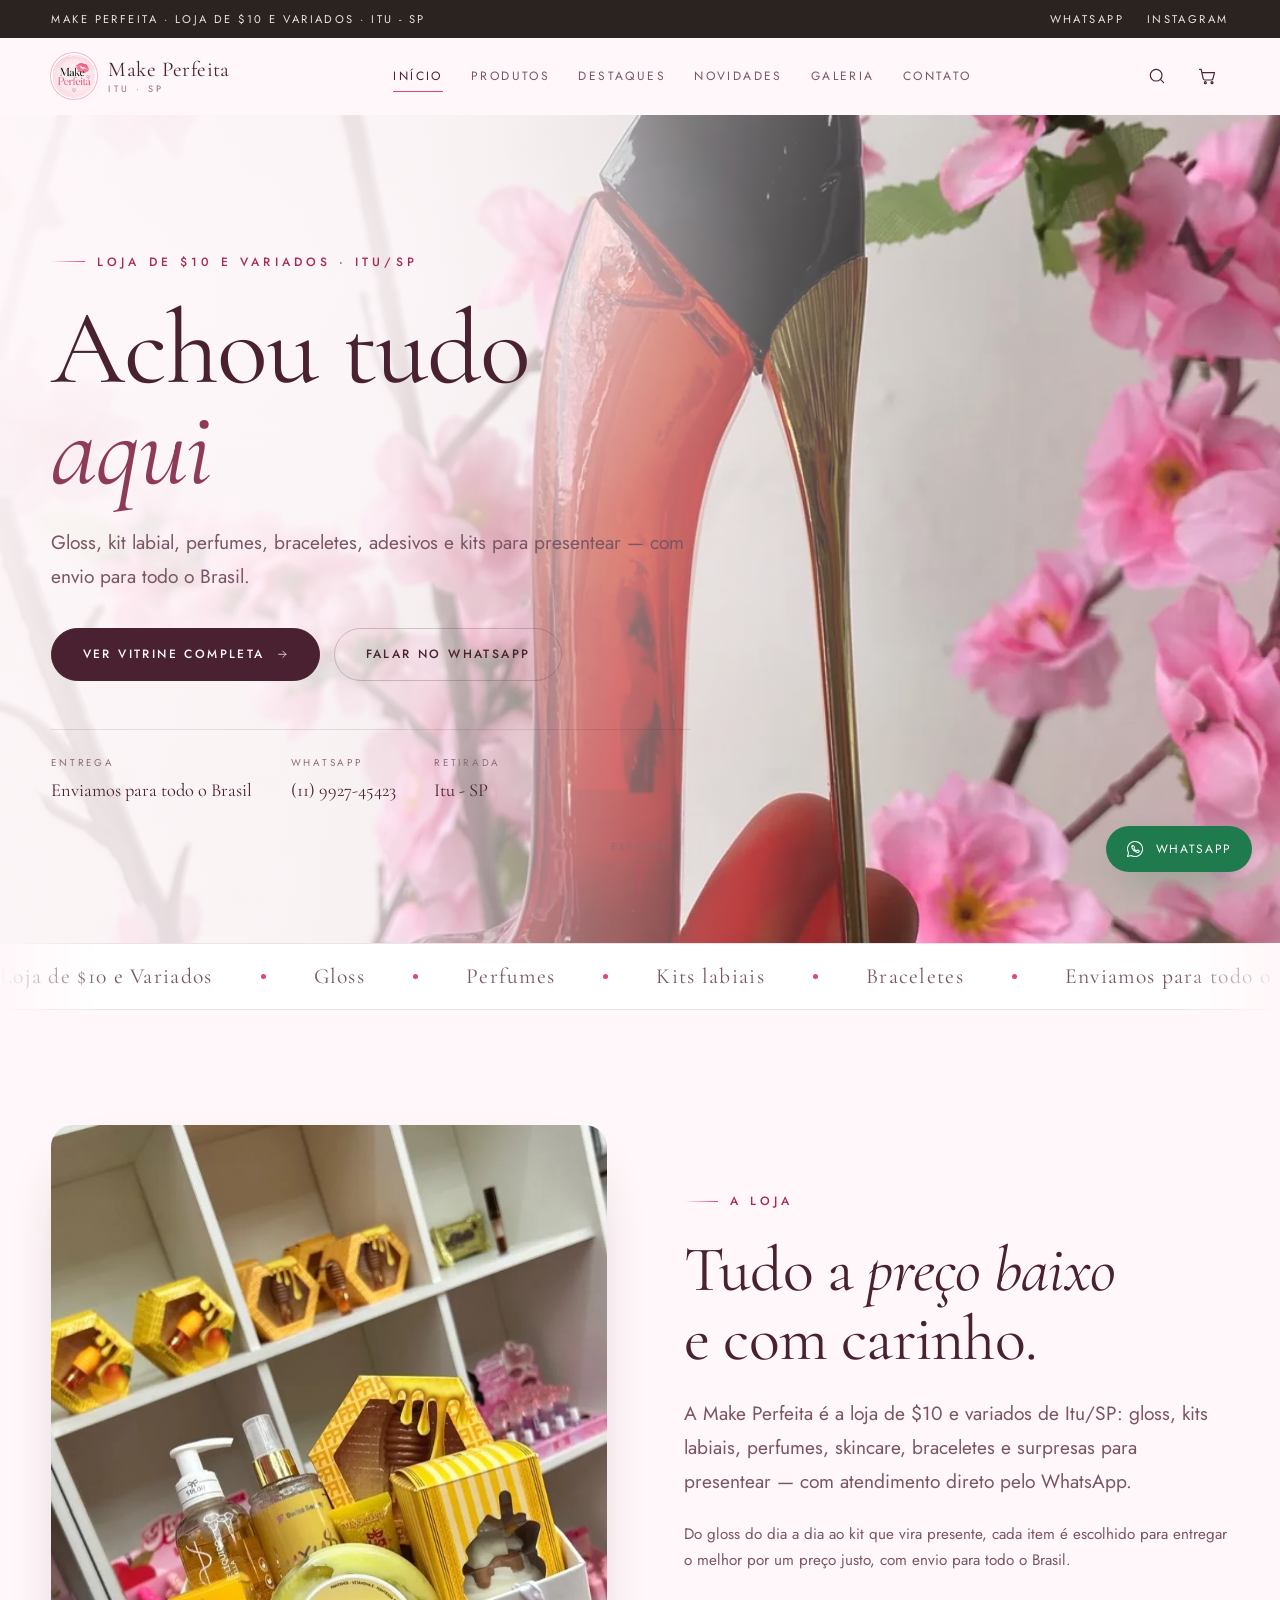
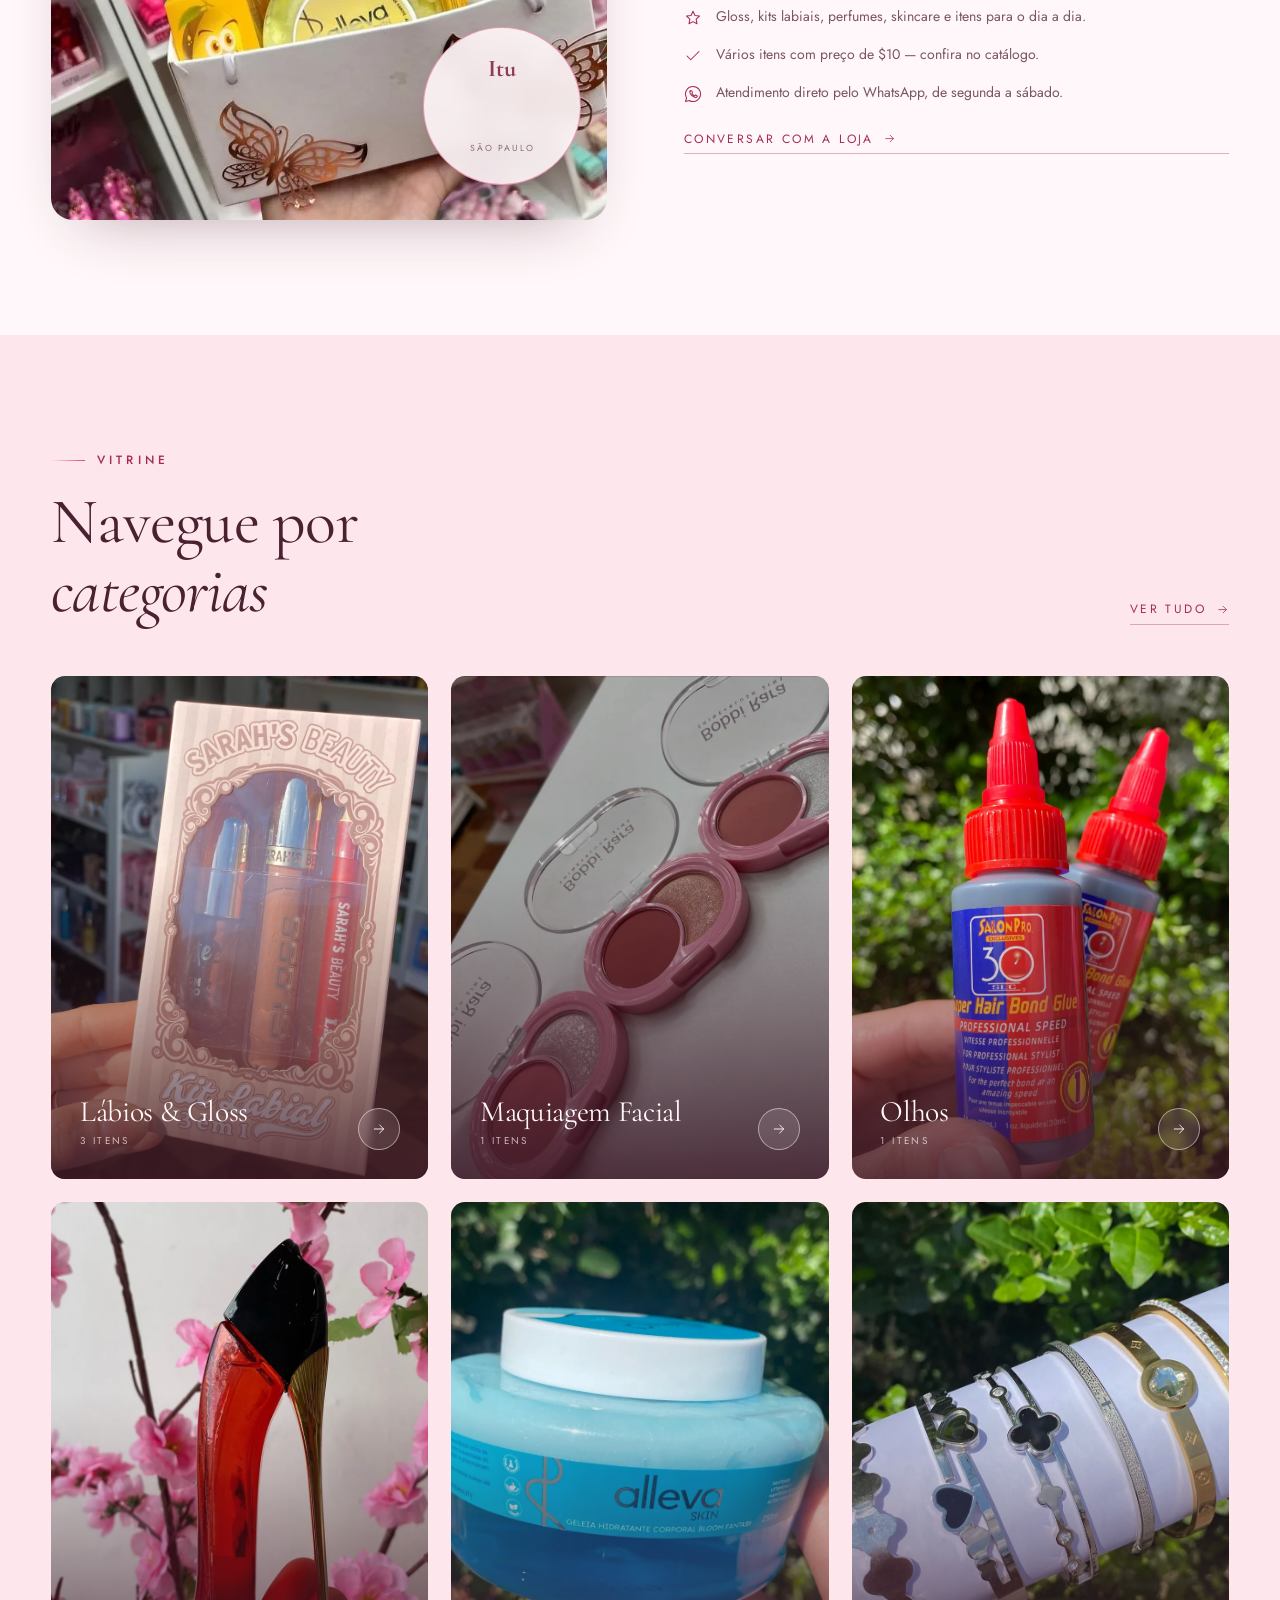
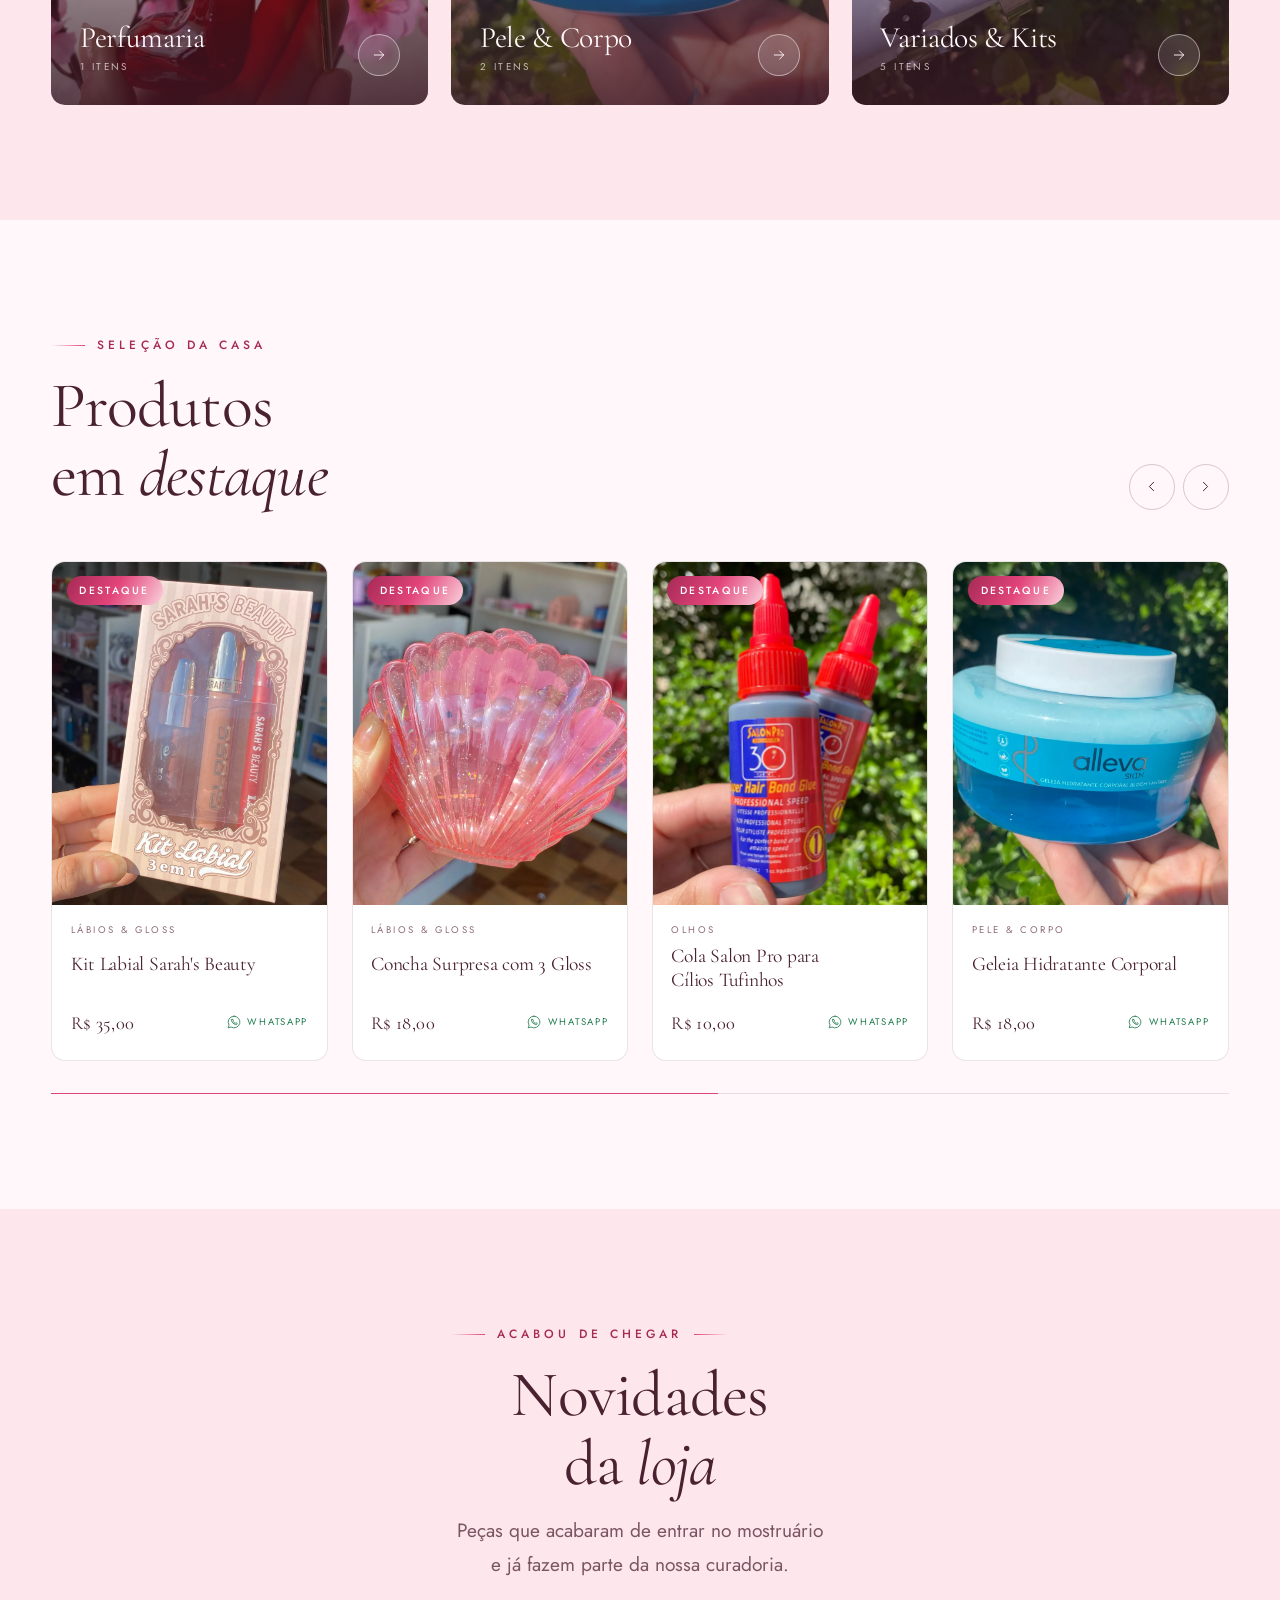
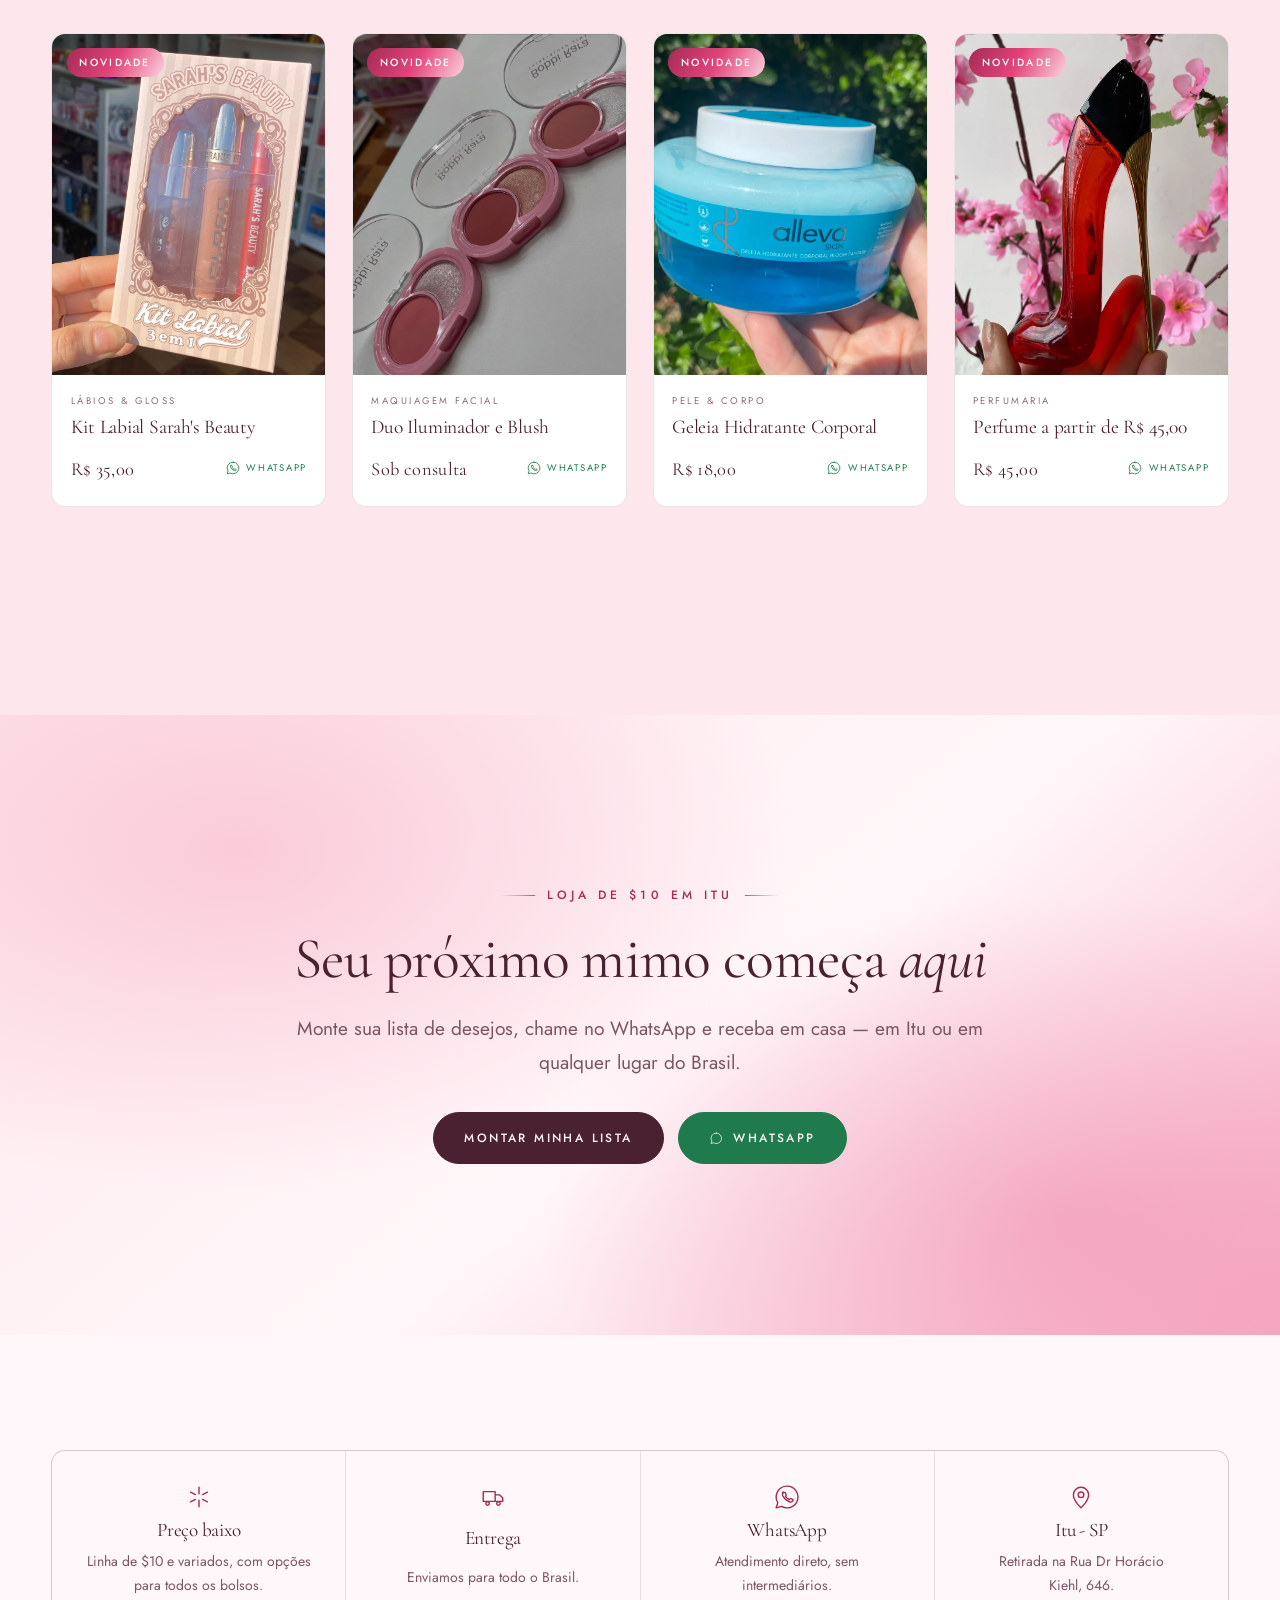
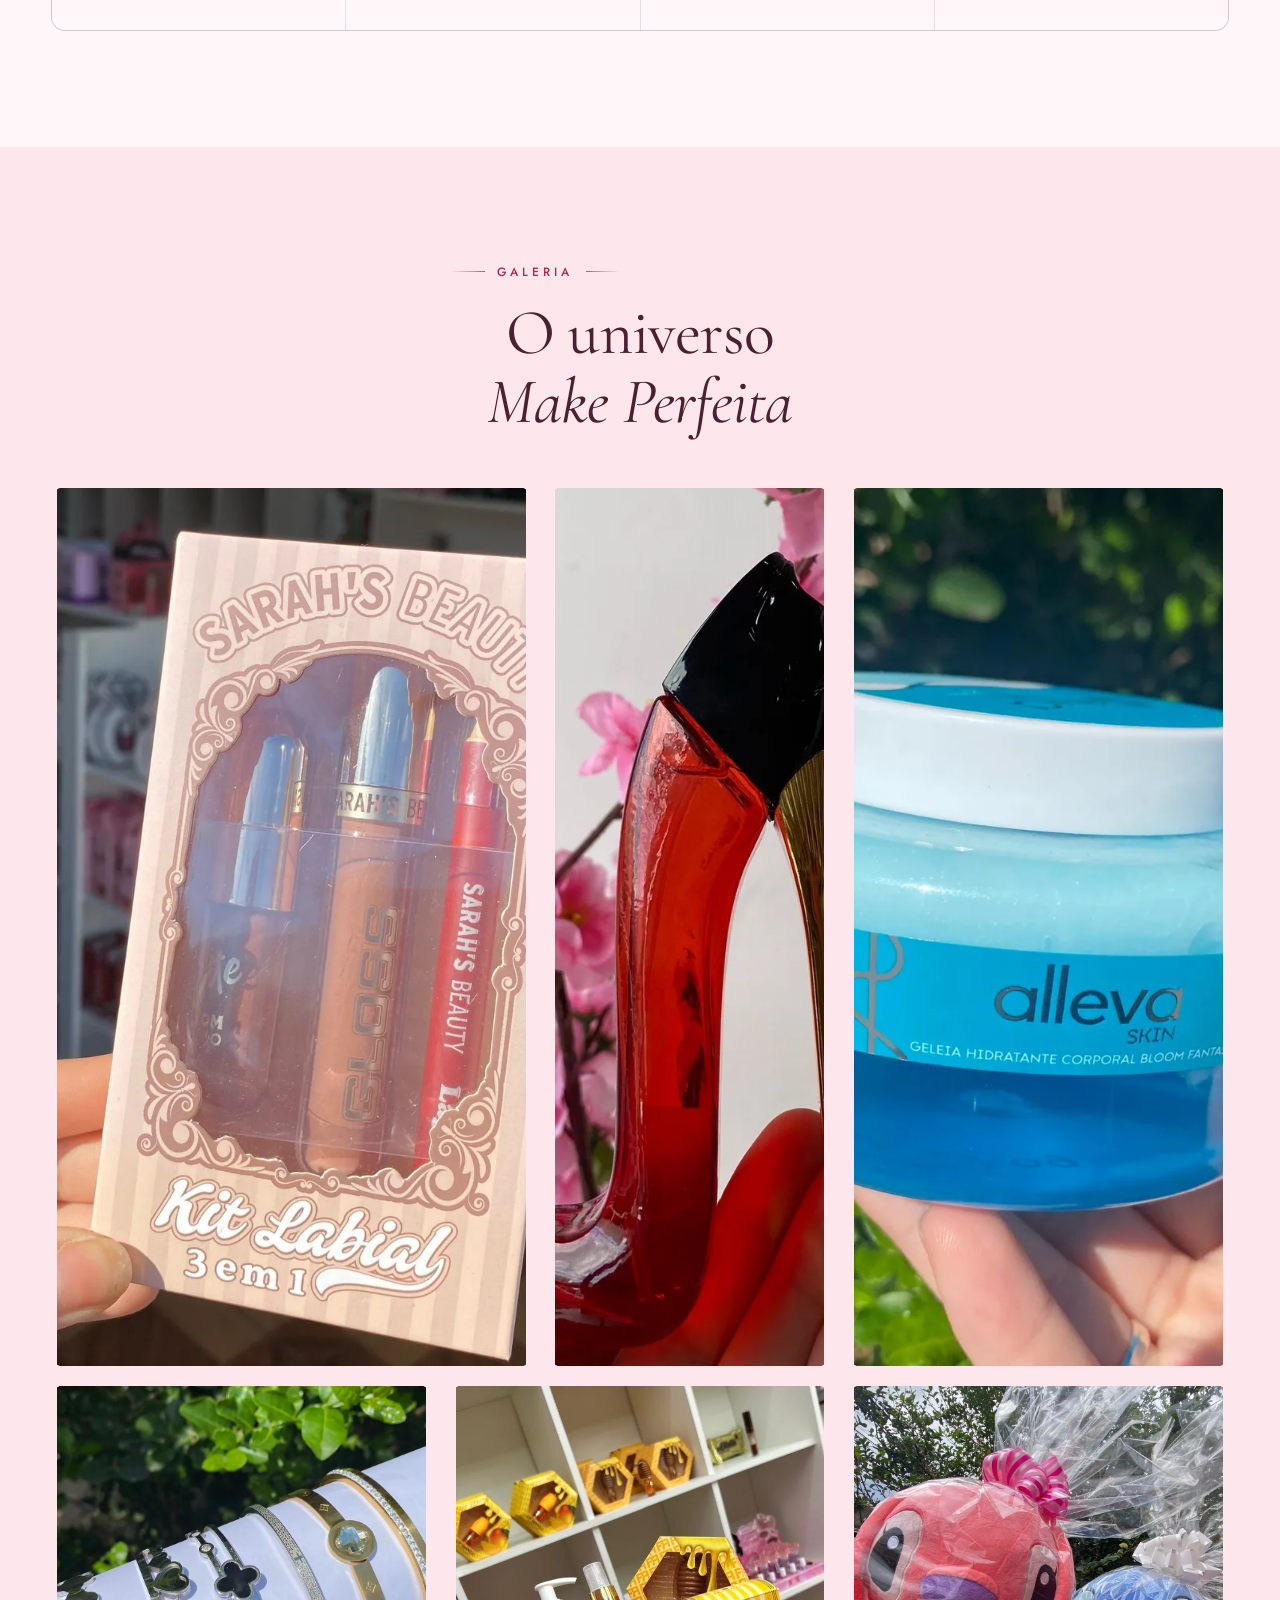
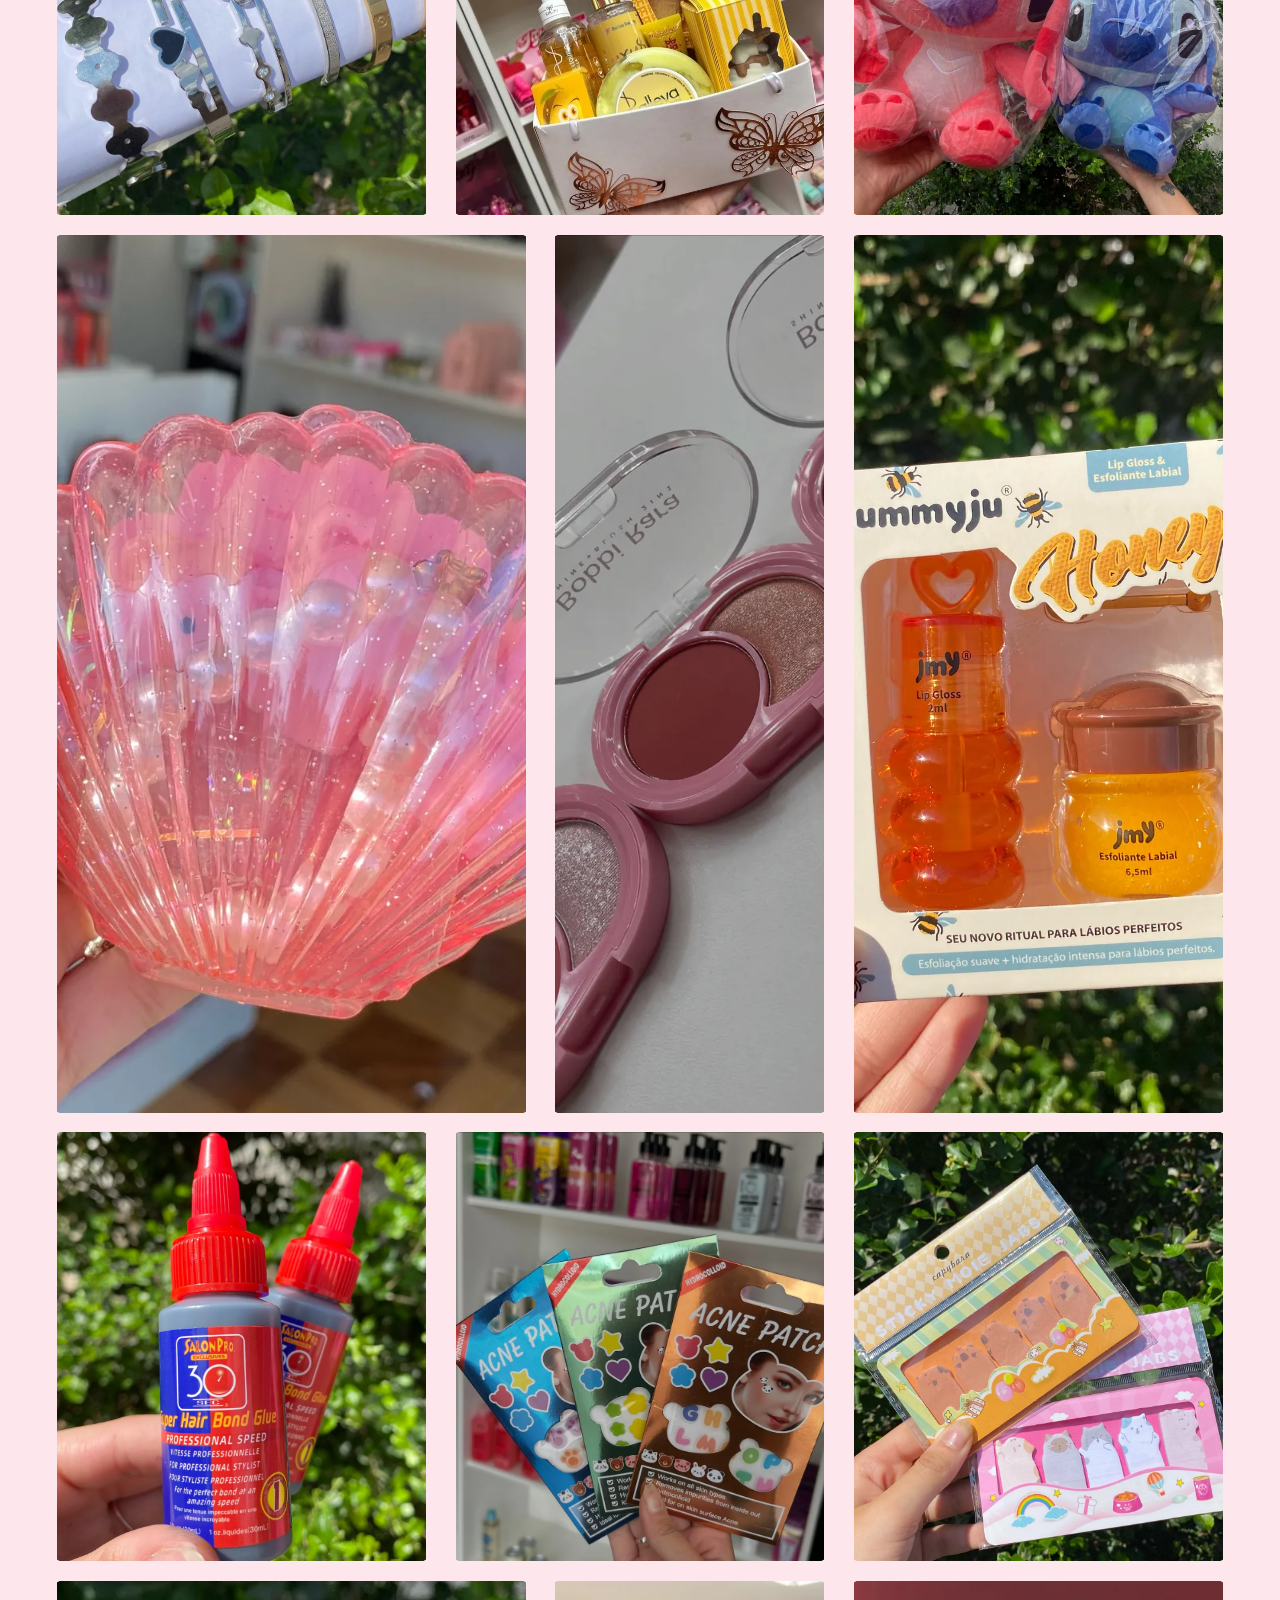
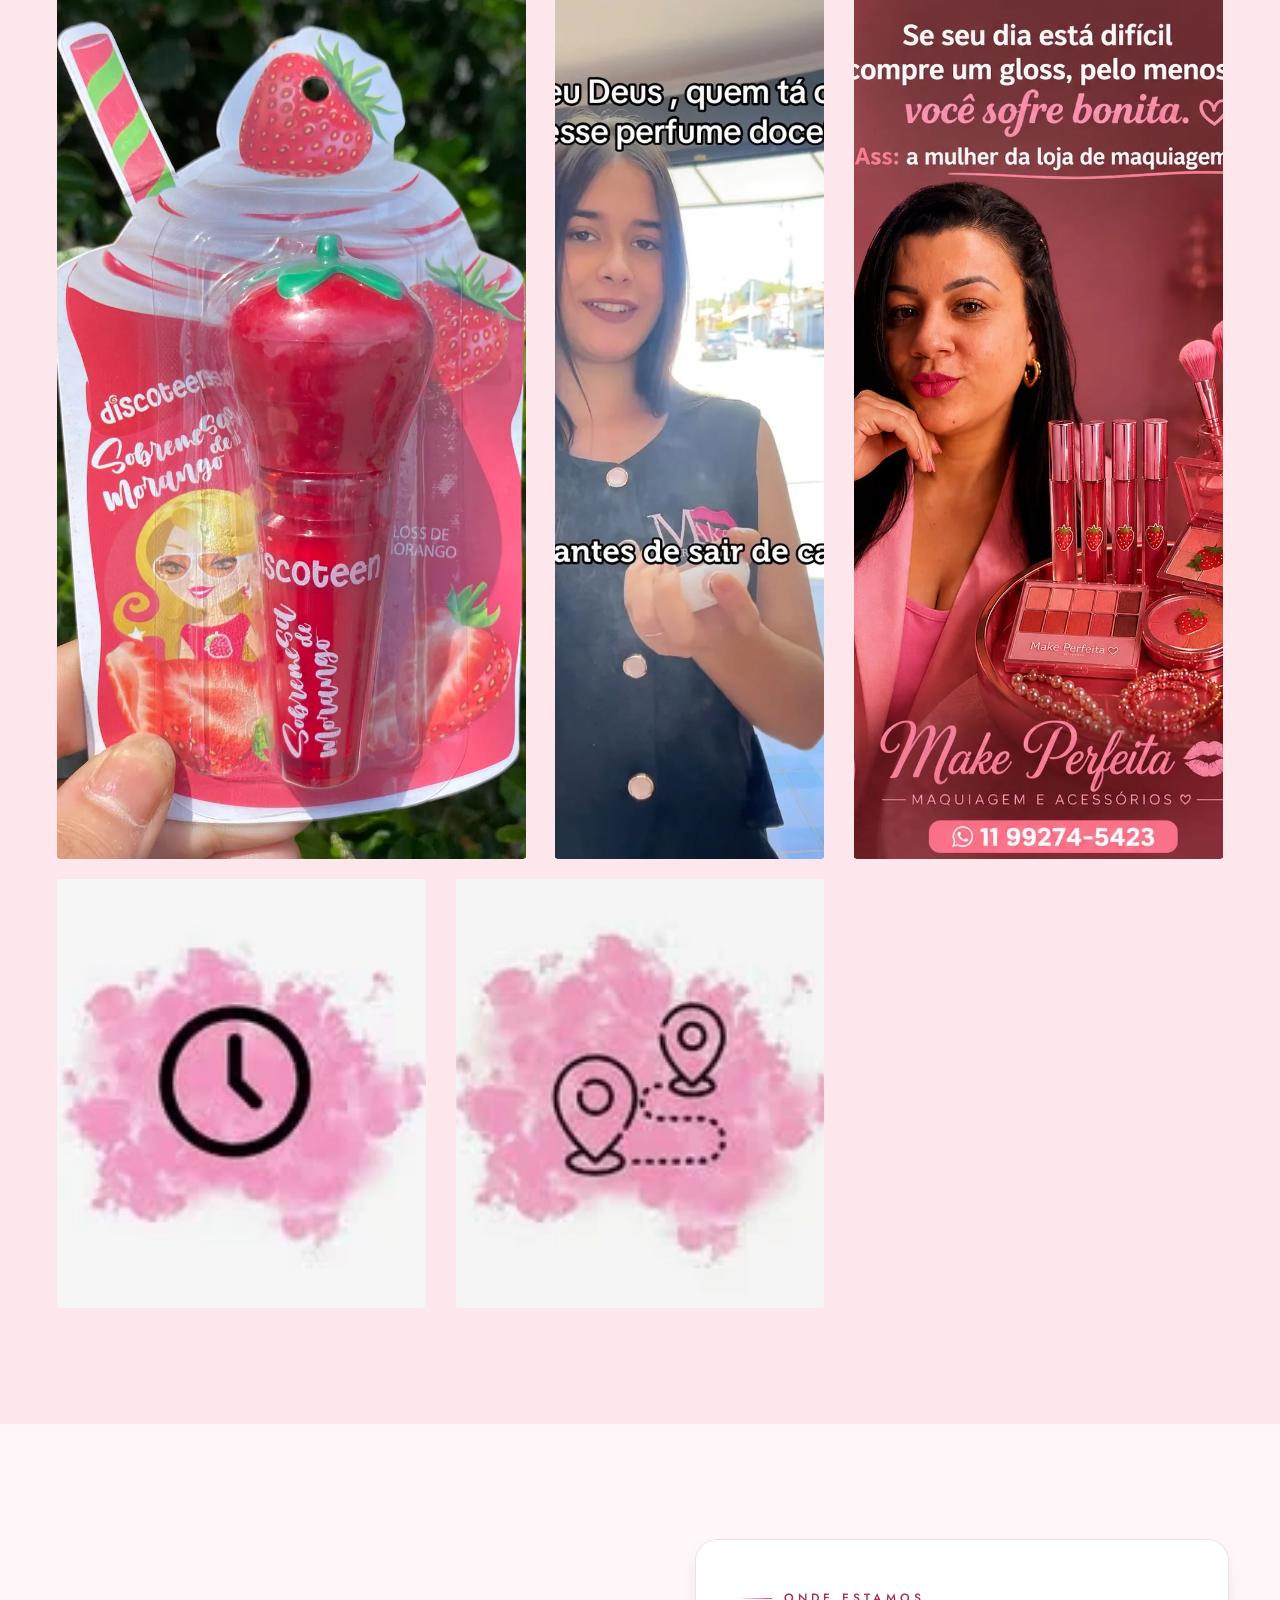
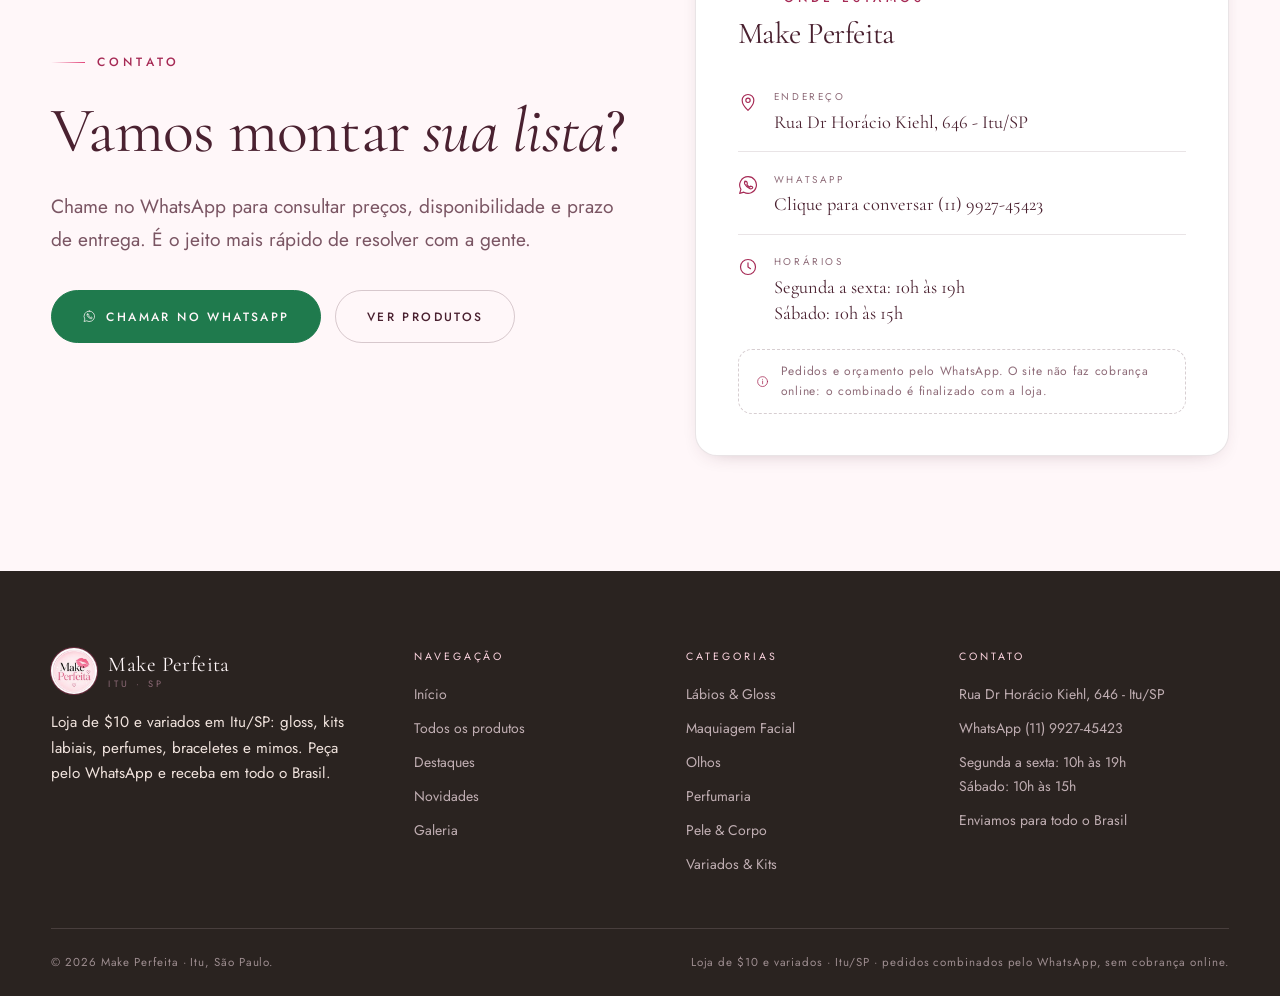
==== commit a8cfb9fa: "Mais fotos: galeria com 17 itens e hero com foto real - Galeria passa de 6 para 17 fotos (15 fotos d" ====
--- a/index.html
+++ b/index.html
@@ -26,7 +26,7 @@
 
 <link rel="preconnect" href="https://fonts.googleapis.com">
 <link rel="preconnect" href="https://fonts.gstatic.com" crossorigin>
-<link rel="preload" as="image" href="assets/img/hero.svg">
+<link rel="preload" as="image" href="assets/img/fotos/perfume-55.webp">
 <link href="https://fonts.googleapis.com/css2?family=Cormorant+Garamond:ital,wght@0,300;0,400;0,500;1,300;1,400&family=Jost:wght@300;400;500&display=swap" rel="stylesheet">
 <link rel="stylesheet" href="assets/css/styles.css">
 <script src="assets/js/data.js" defer></script>
--- a/assets/css/styles.css
+++ b/assets/css/styles.css
@@ -841,7 +841,7 @@
 .hero__media {
   position: absolute;
   inset: 0;
-  background-image: url("../img/hero.svg");
+  background-image: url("../img/fotos/perfume-55.webp");
   background-size: cover;
   background-position: 62% 50%;
   transform: scale(1.06);
@@ -1507,12 +1507,12 @@
   cursor: zoom-in;
 }
 
-.gallery__item:nth-child(1) { grid-column: span 5; grid-row: span 6; }
-.gallery__item:nth-child(2) { grid-column: span 4; grid-row: span 3; }
-.gallery__item:nth-child(3) { grid-column: span 3; grid-row: span 3; }
-.gallery__item:nth-child(4) { grid-column: span 4; grid-row: span 3; }
-.gallery__item:nth-child(5) { grid-column: span 3; grid-row: span 6; }
-.gallery__item:nth-child(6) { grid-column: span 4; grid-row: span 6; }
+.gallery__item:nth-child(6n+1) { grid-column: span 5; grid-row: span 6; }
+.gallery__item:nth-child(6n+2) { grid-column: span 3; grid-row: span 6; }
+.gallery__item:nth-child(6n+3) { grid-column: span 4; grid-row: span 6; }
+.gallery__item:nth-child(6n+4) { grid-column: span 4; grid-row: span 3; }
+.gallery__item:nth-child(6n+5) { grid-column: span 4; grid-row: span 3; }
+.gallery__item:nth-child(6n+6) { grid-column: span 4; grid-row: span 3; }
 
 .gallery__item img {
   width: 100%;
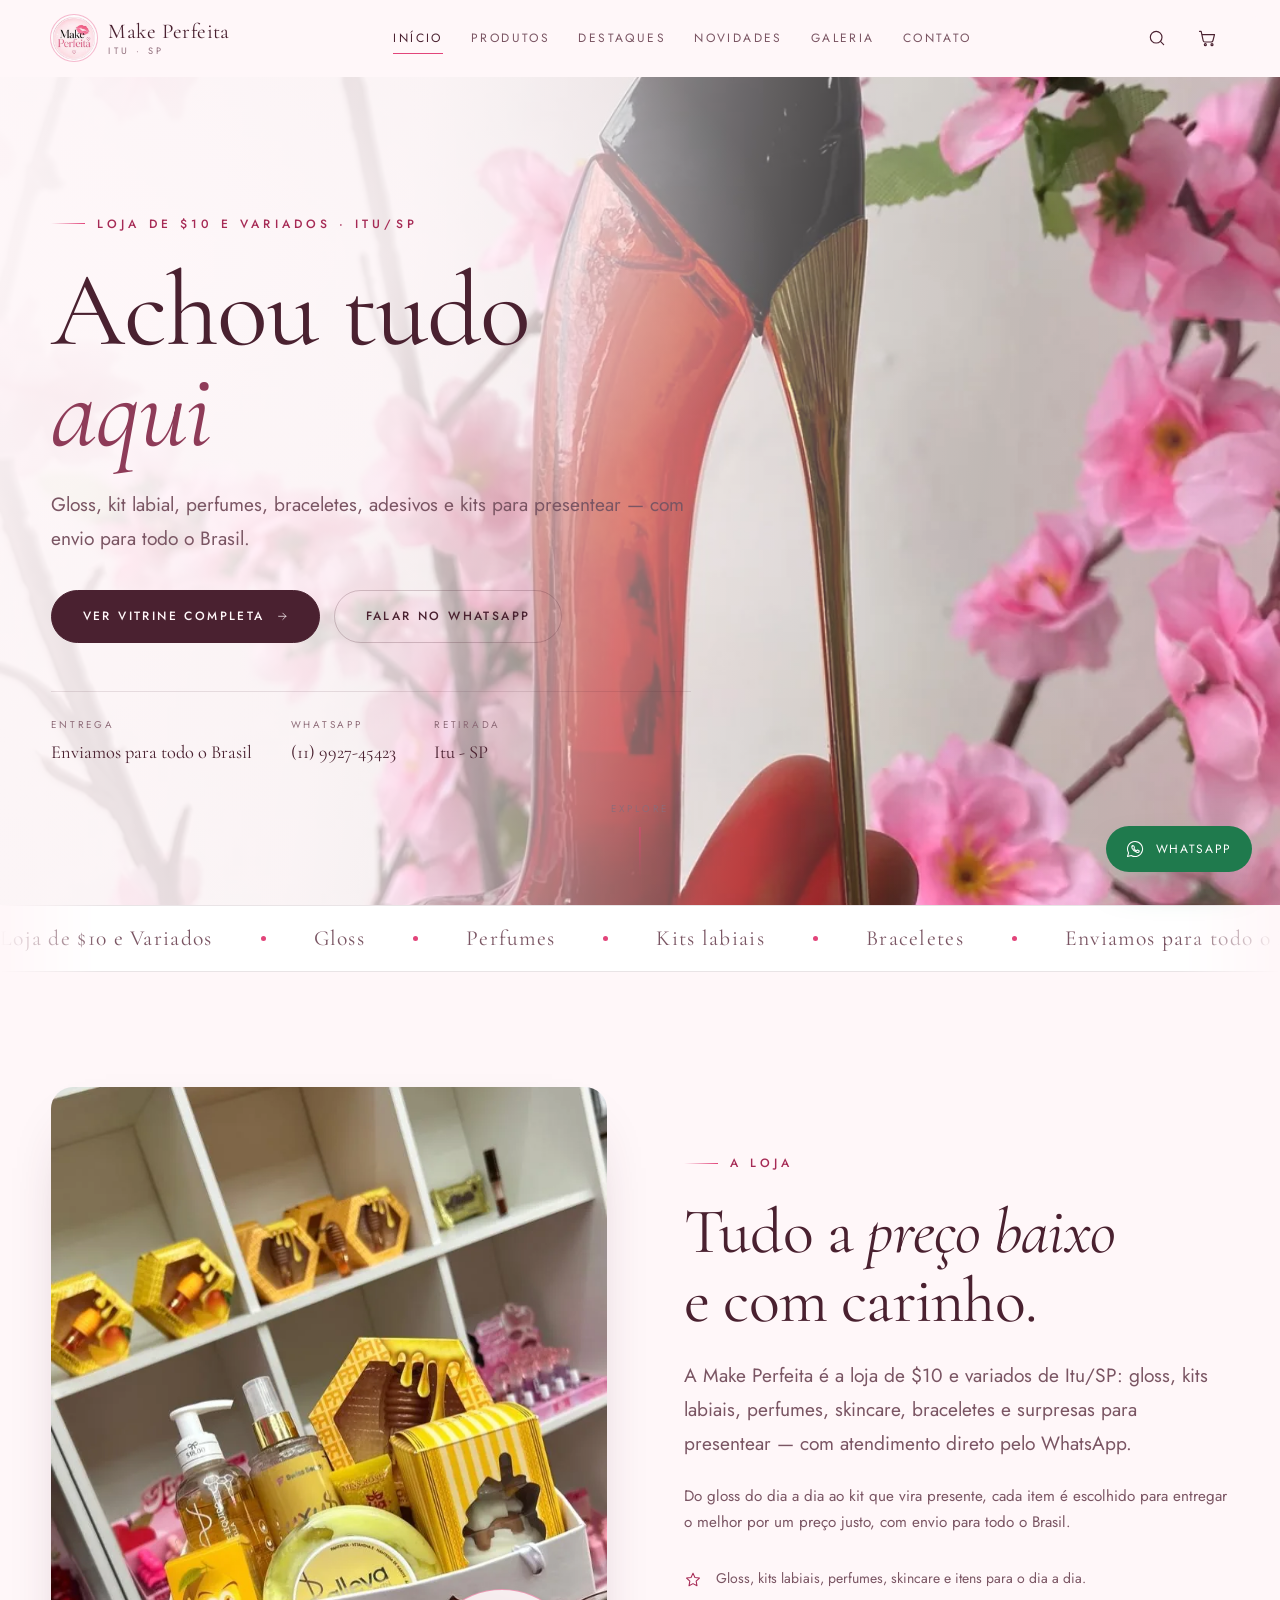
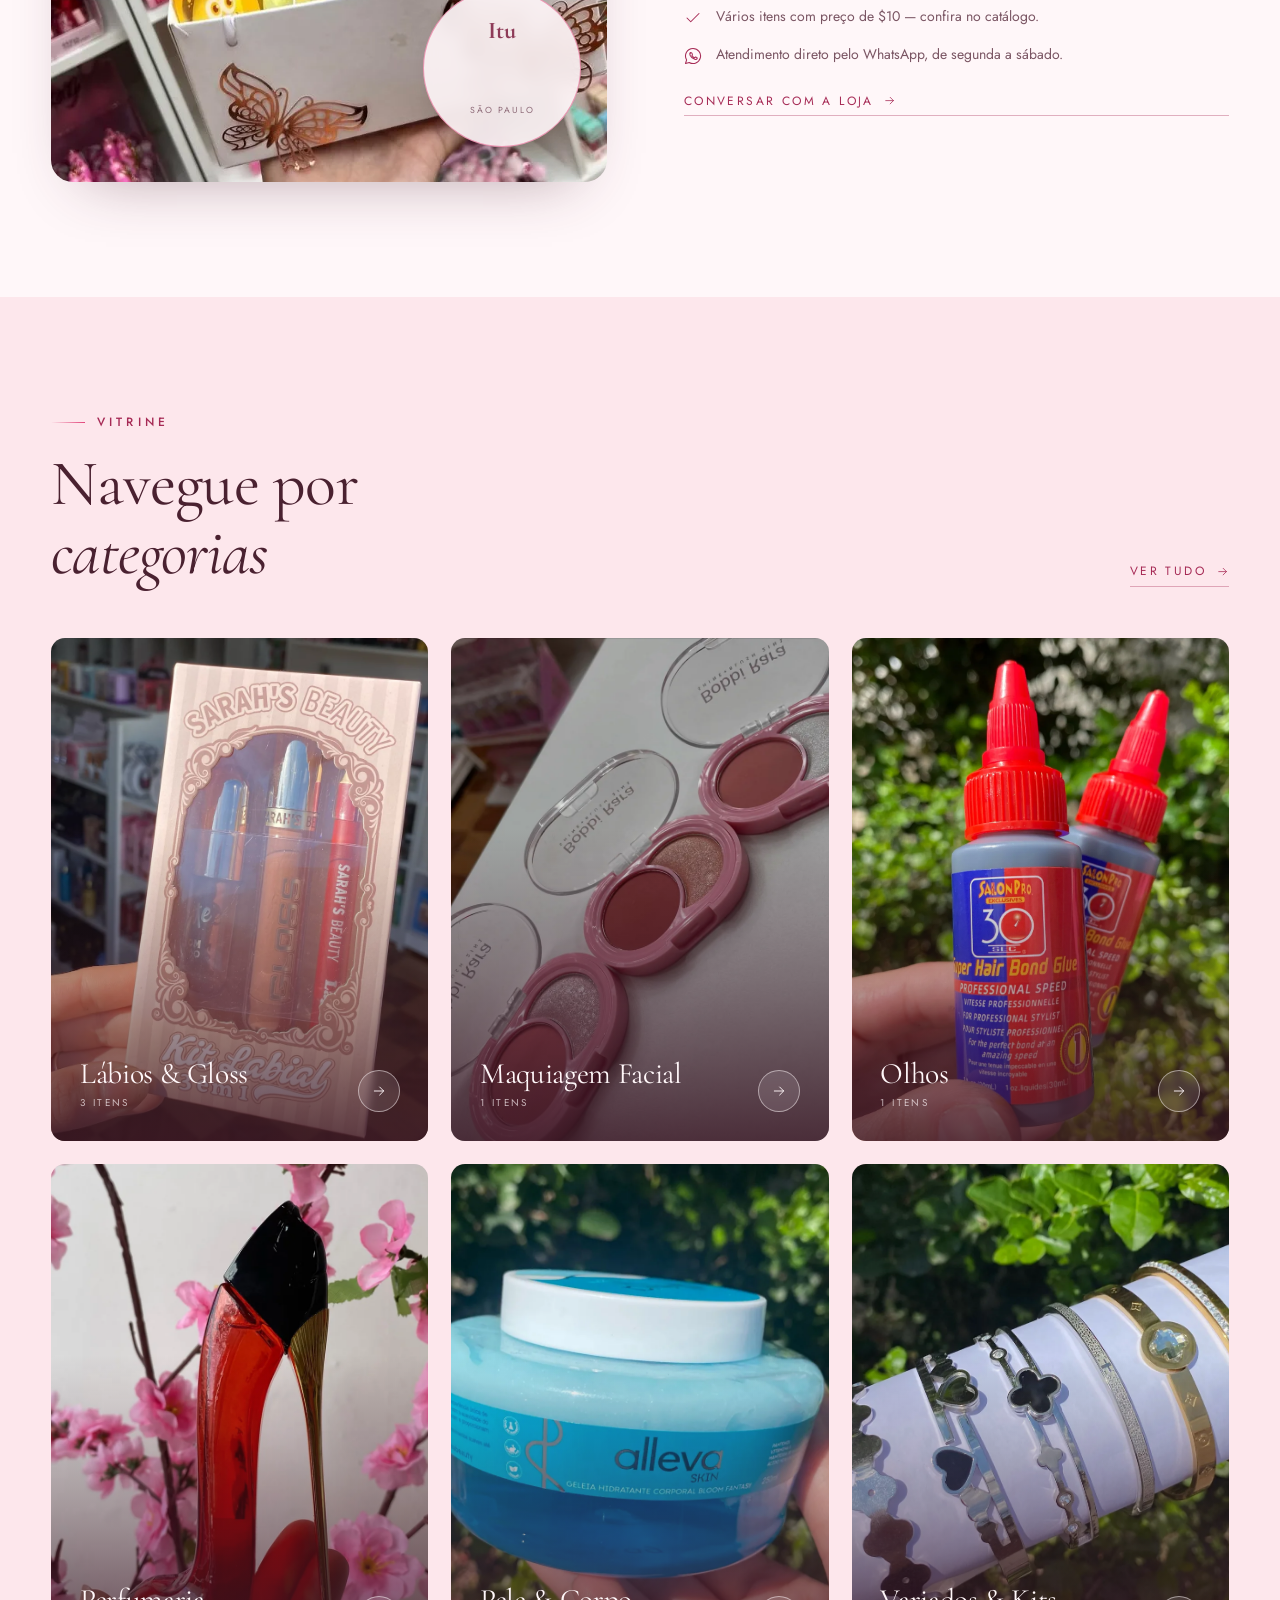
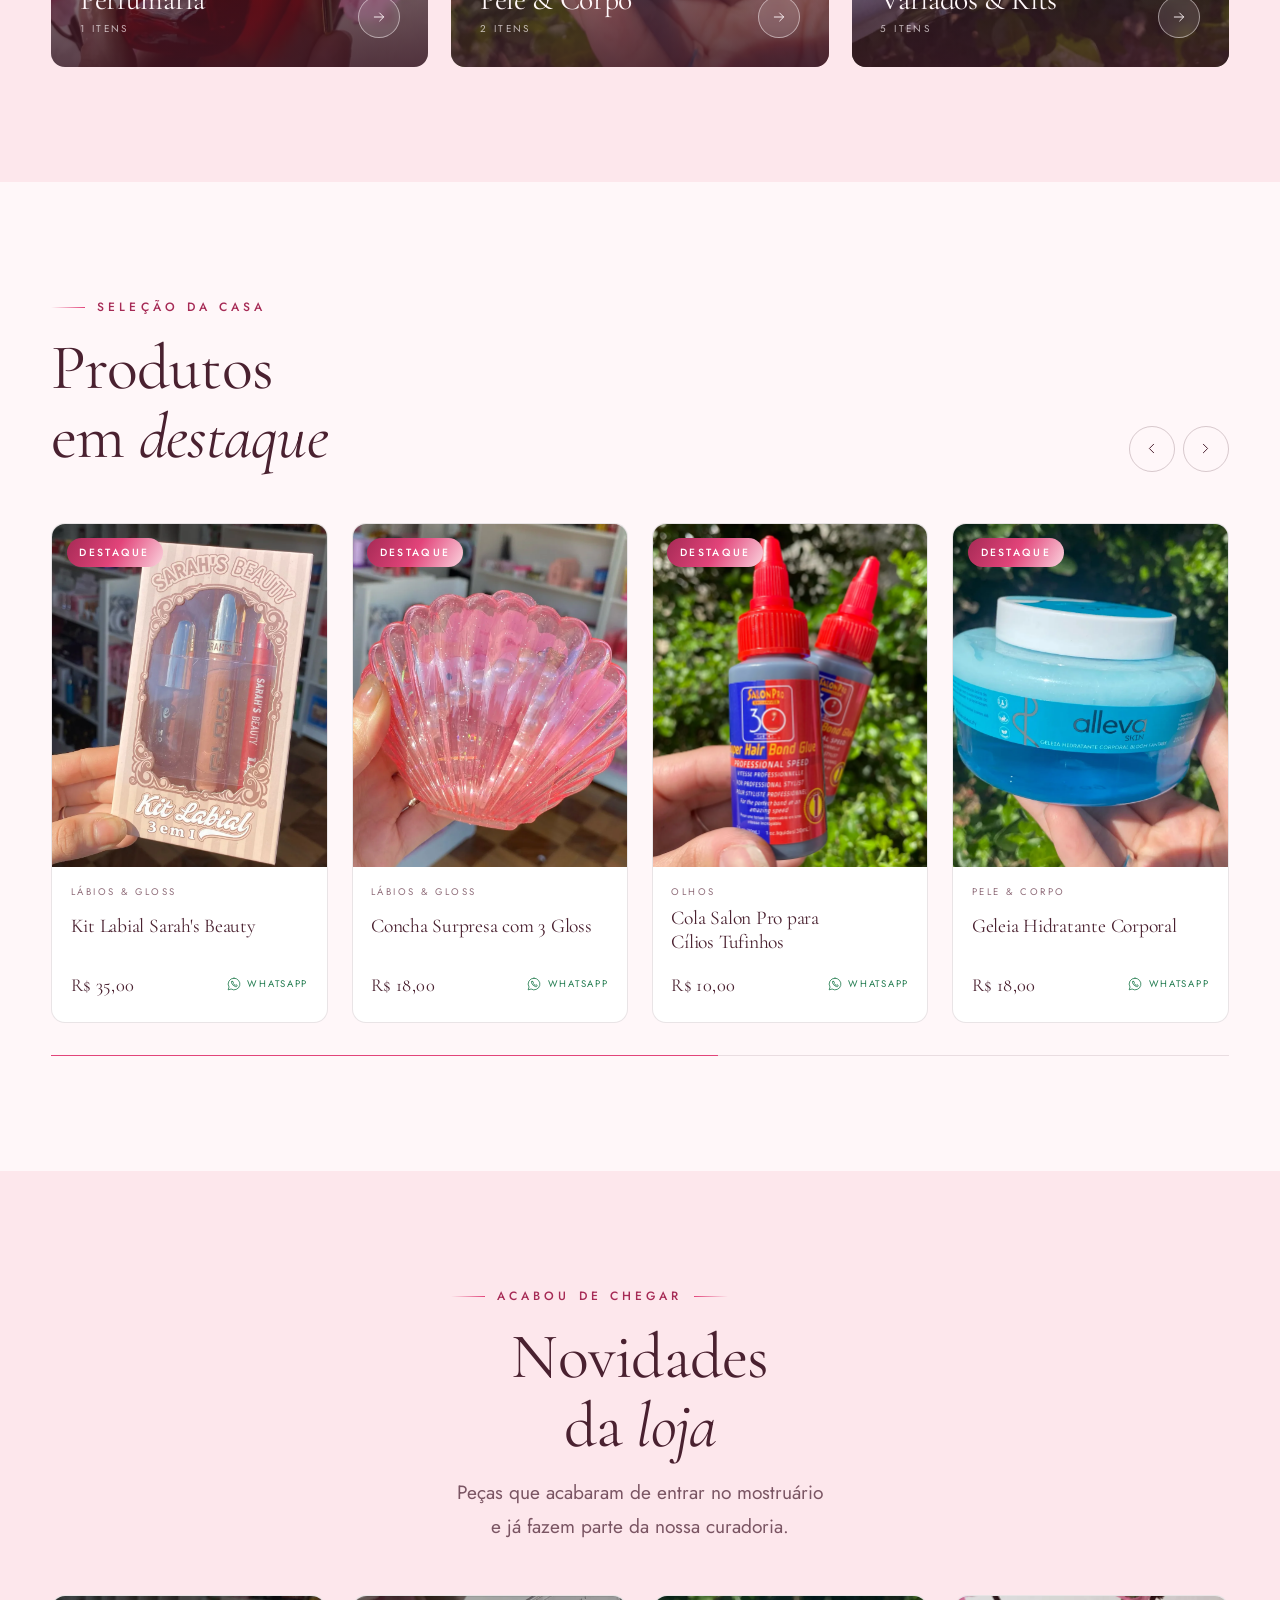
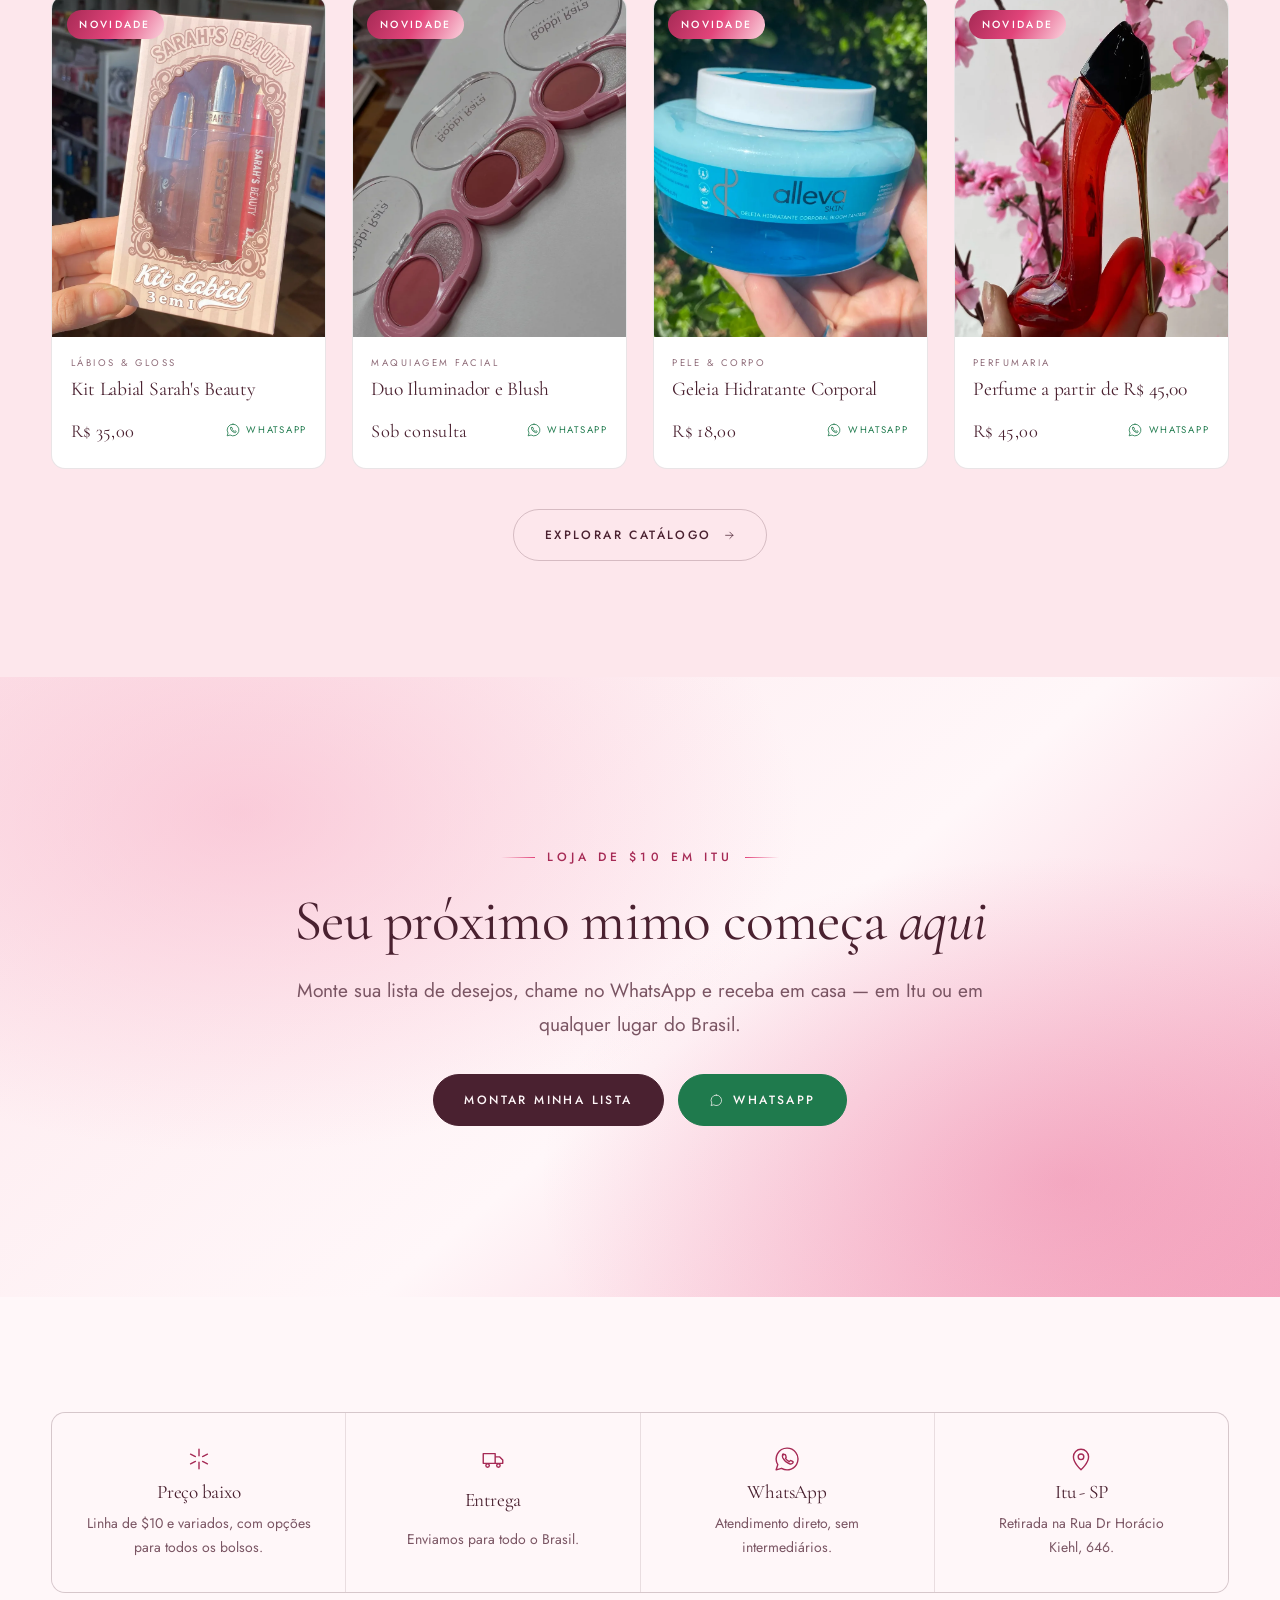
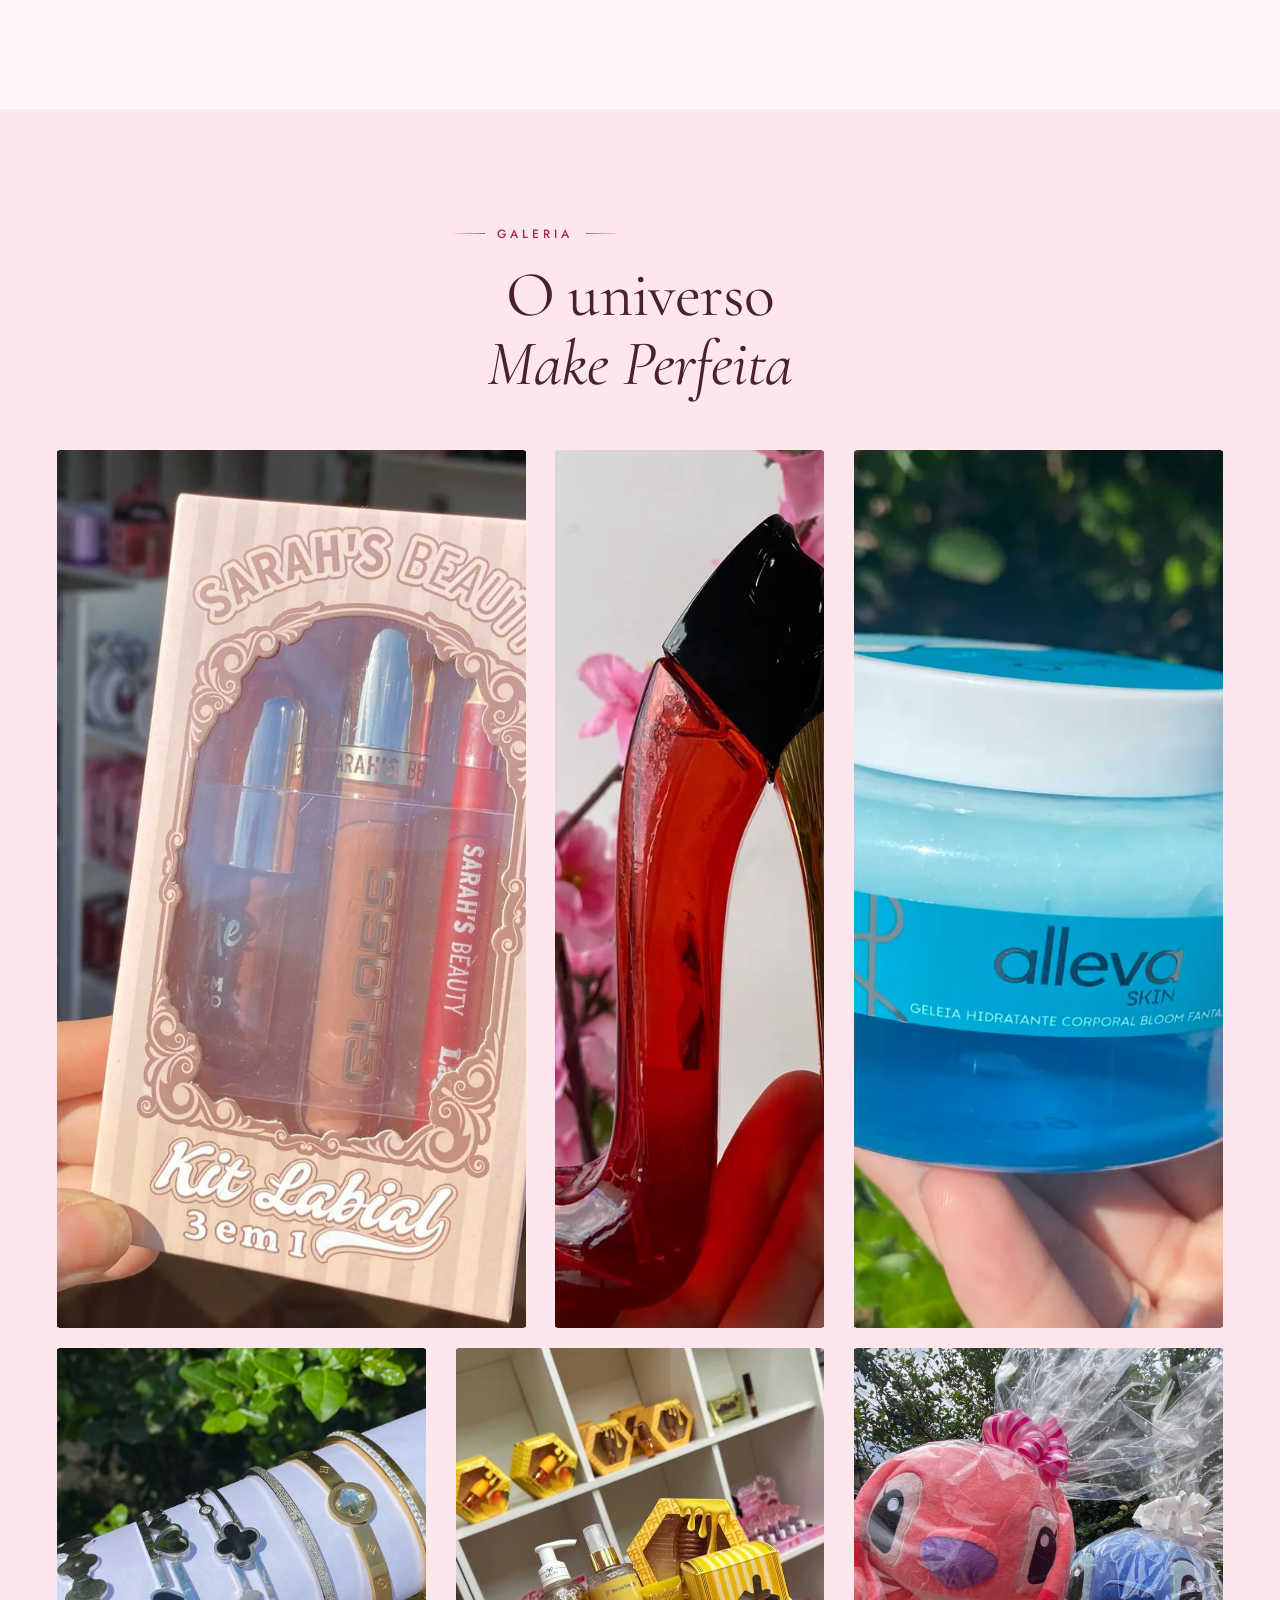
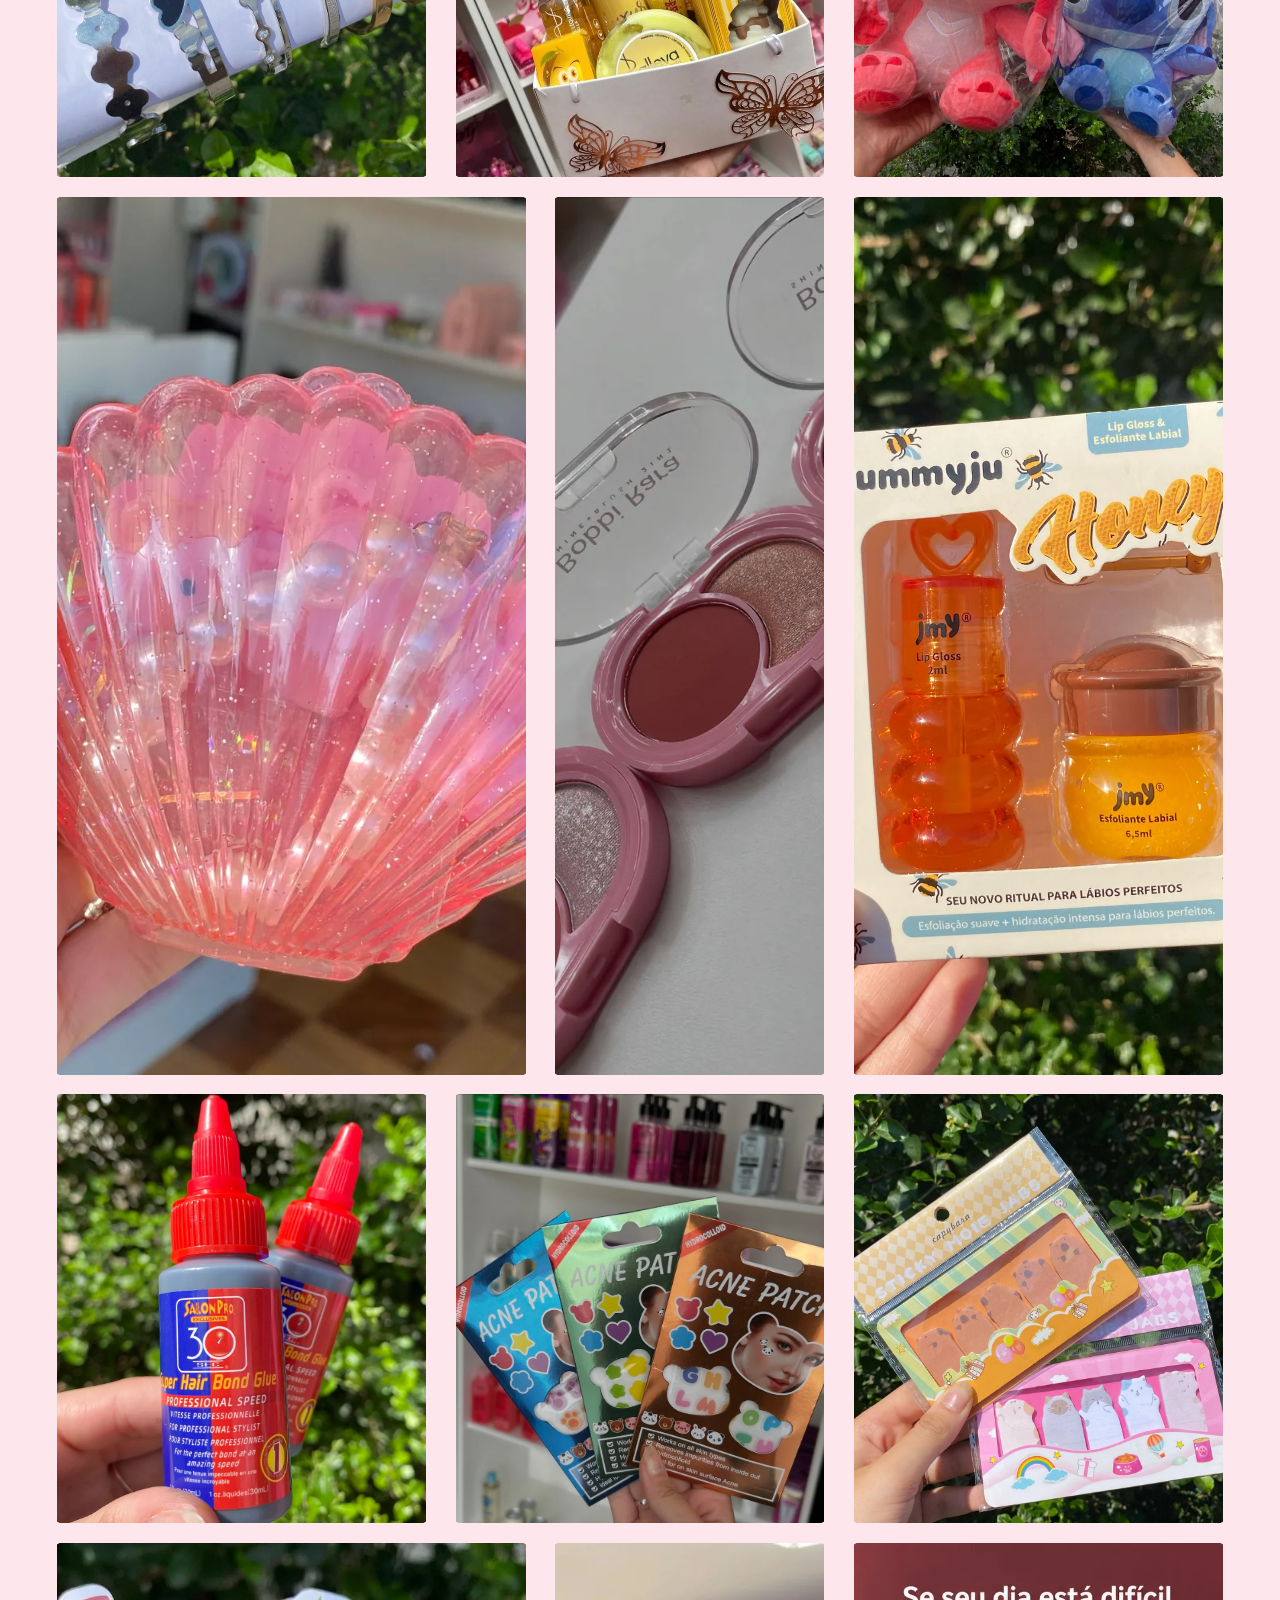
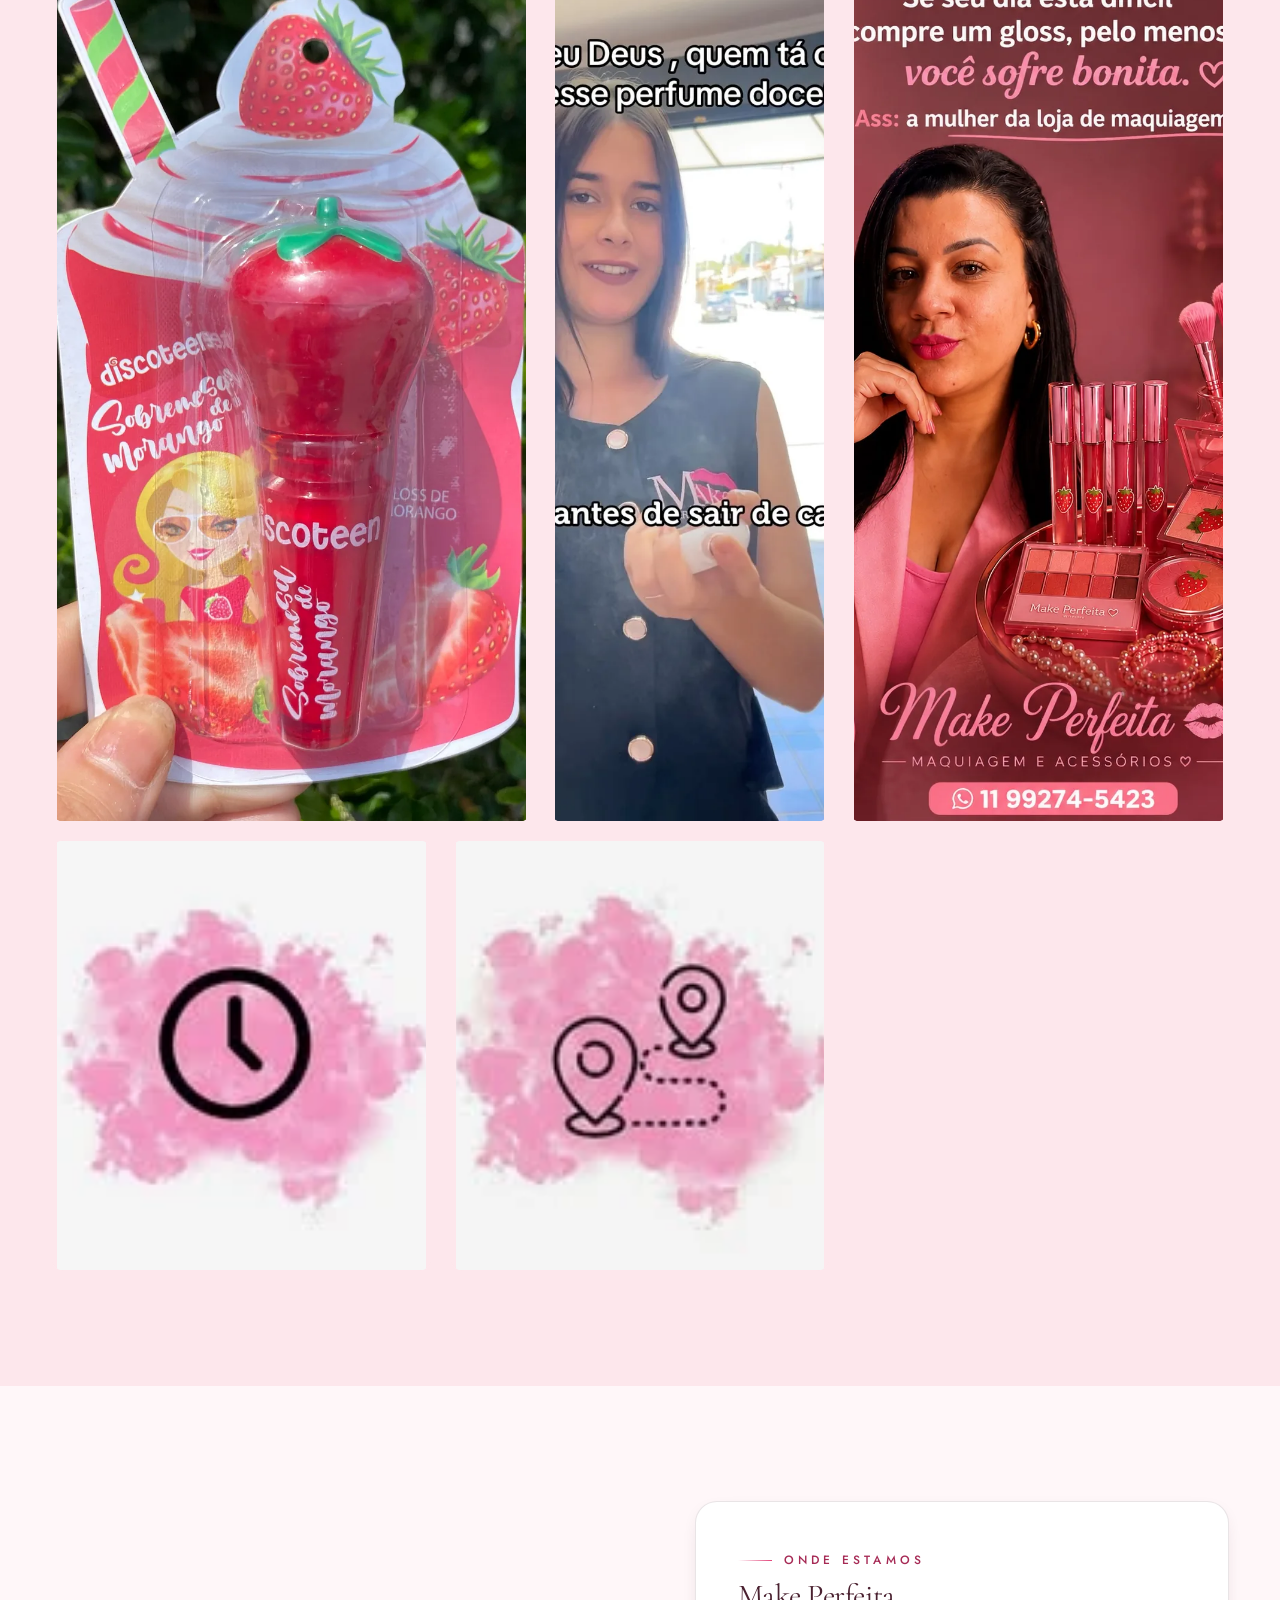
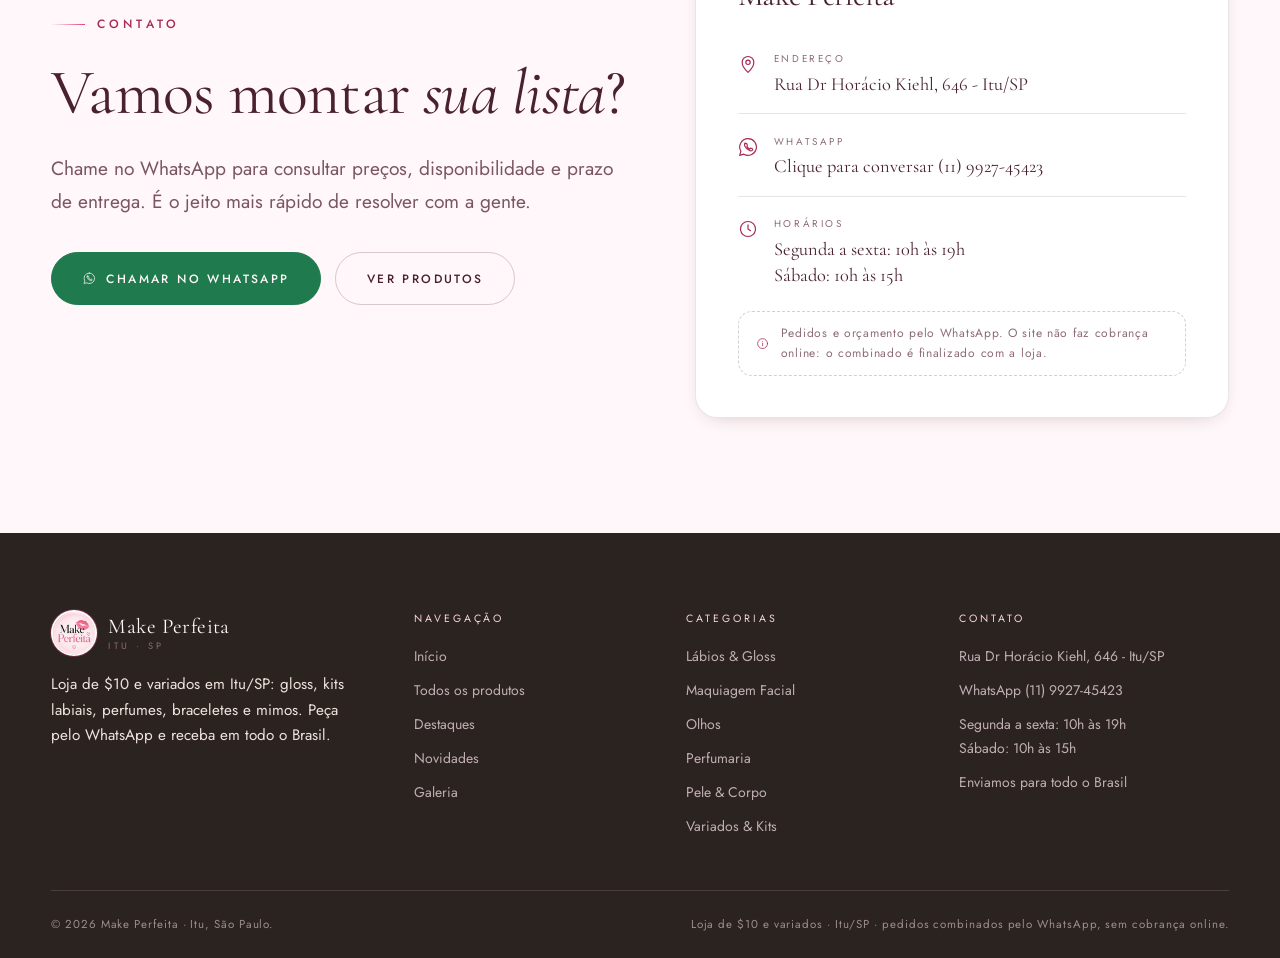
==== commit 511b762a: "Remove a barra preta do topo A faixa escura com o nome da loja e os links de WhatsApp/Instagram saiu" ====
--- a/index.html
+++ b/index.html
@@ -35,17 +35,6 @@
 <body>
 
 <a href="#conteudo" class="sr-only">Ir para o conteúdo</a>
-
-<!-- ======================================================= barra de topo -->
-<div class="topbar">
-  <div class="container--wide container topbar__inner">
-    <p class="topbar__note">Make Perfeita · Loja de $10 e Variados · Itu - SP</p>
-    <div class="topbar__links">
-      <a data-wa-link href="https://wa.me/" target="_blank" rel="noopener">WhatsApp</a>
-      <a data-rede="instagram" href="#" target="_blank" rel="noopener">Instagram</a>
-    </div>
-  </div>
-</div>
 
 <!-- ============================================================ header -->
 <header class="header">
--- a/assets/css/styles.css
+++ b/assets/css/styles.css
@@ -62,7 +62,6 @@
 
   /* Header */
   --header-h: 76px;
-  --bar-h: 38px;
 }
 
 /* --------------------------------------------------------------------------
@@ -515,40 +514,6 @@
 /* --------------------------------------------------------------------------
    7. Header
    -------------------------------------------------------------------------- */
-.topbar {
-  background: var(--surface-ink);
-  color: var(--surface-ink-soft);
-  font-size: 0.7rem;
-  letter-spacing: 0.22em;
-  text-transform: uppercase;
-  overflow: hidden;
-}
-
-.topbar__inner {
-  display: flex;
-  align-items: center;
-  justify-content: space-between;
-  gap: 1.5rem;
-  height: var(--bar-h);
-}
-
-.topbar__note {
-  min-width: 0;
-  flex: 1;
-  white-space: nowrap;
-  overflow: hidden;
-  text-overflow: ellipsis;
-}
-
-.topbar__links {
-  display: flex;
-  gap: 1.4rem;
-}
-
-.topbar a:hover {
-  color: var(--gold-soft);
-}
-
 .header {
   position: sticky;
   top: 0;
@@ -2465,10 +2430,6 @@
     grid-row: span 2;
   }
 
-  .topbar__links {
-    display: none;
-  }
-
   .hero__scroll {
     display: none;
   }
@@ -2593,7 +2554,6 @@
 
 @media print {
   .header,
-  .topbar,
   .wa-float,
   .cart,
   .drawer,
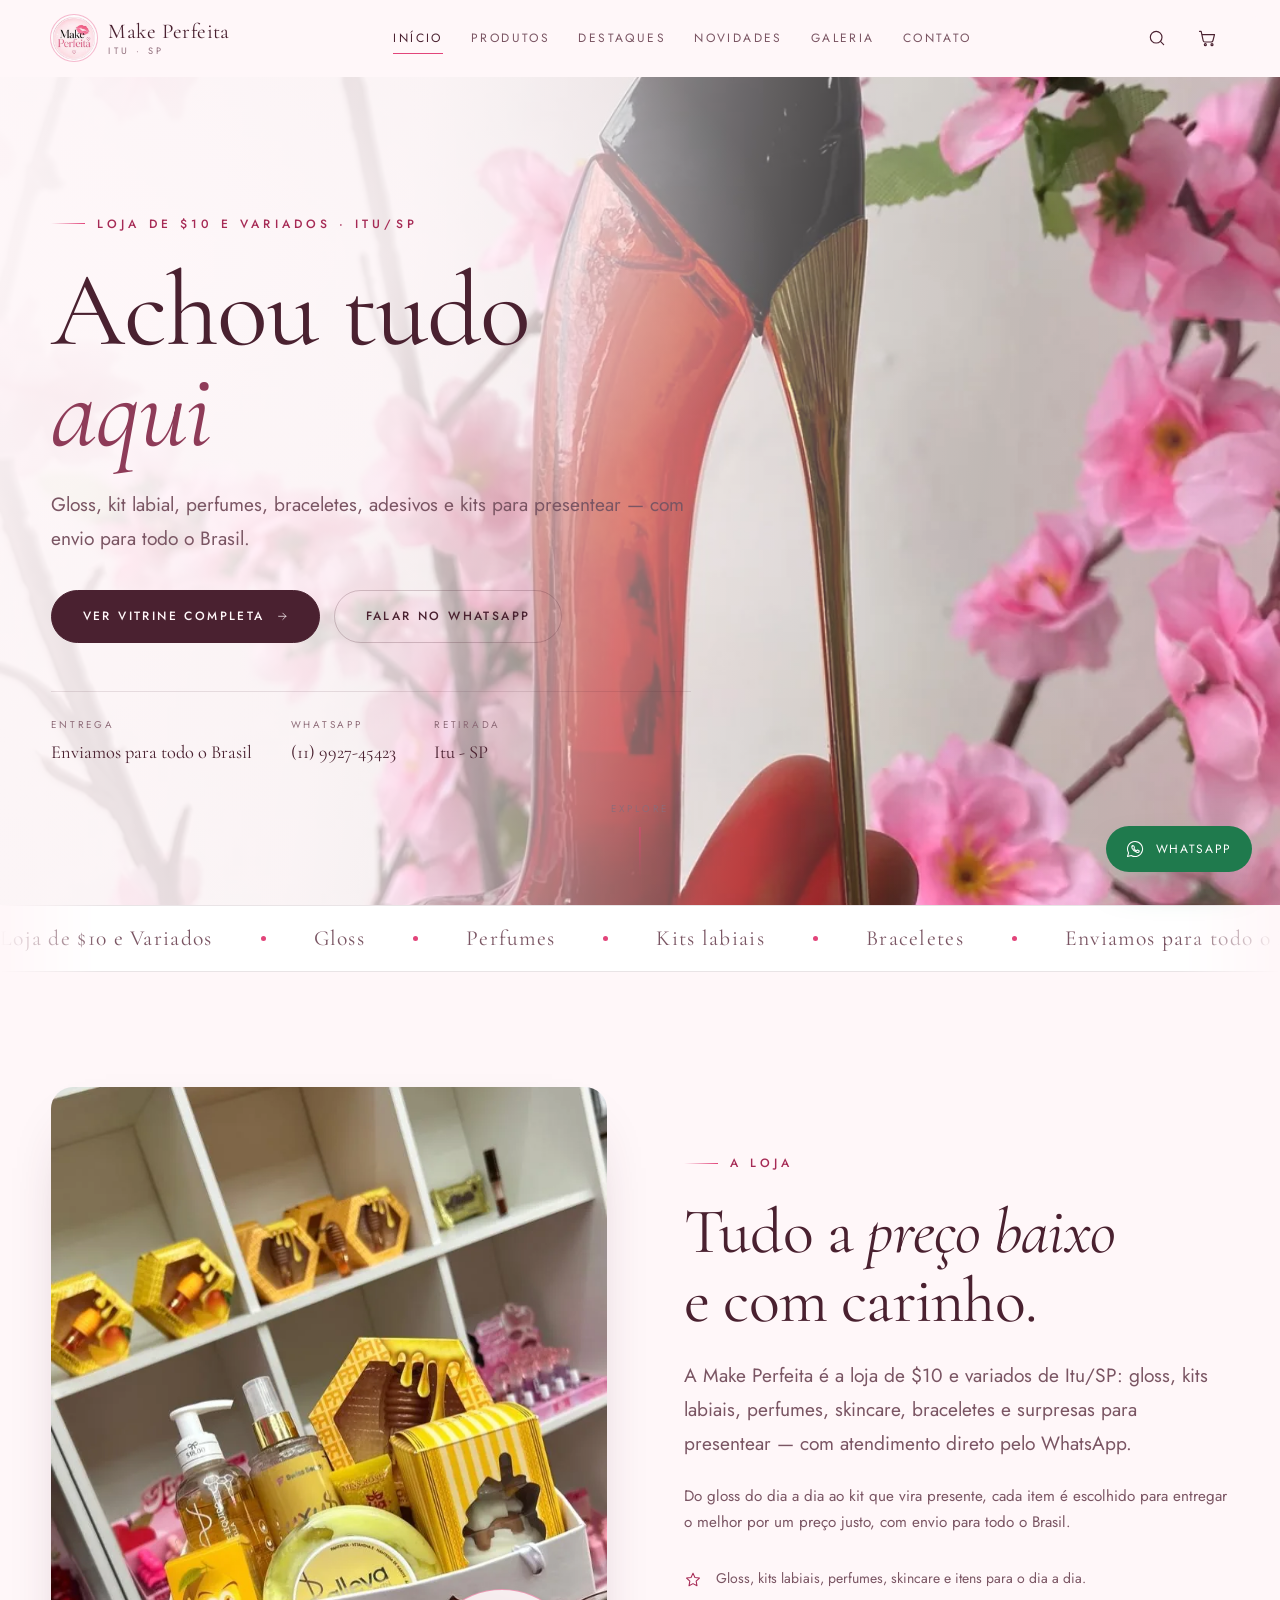
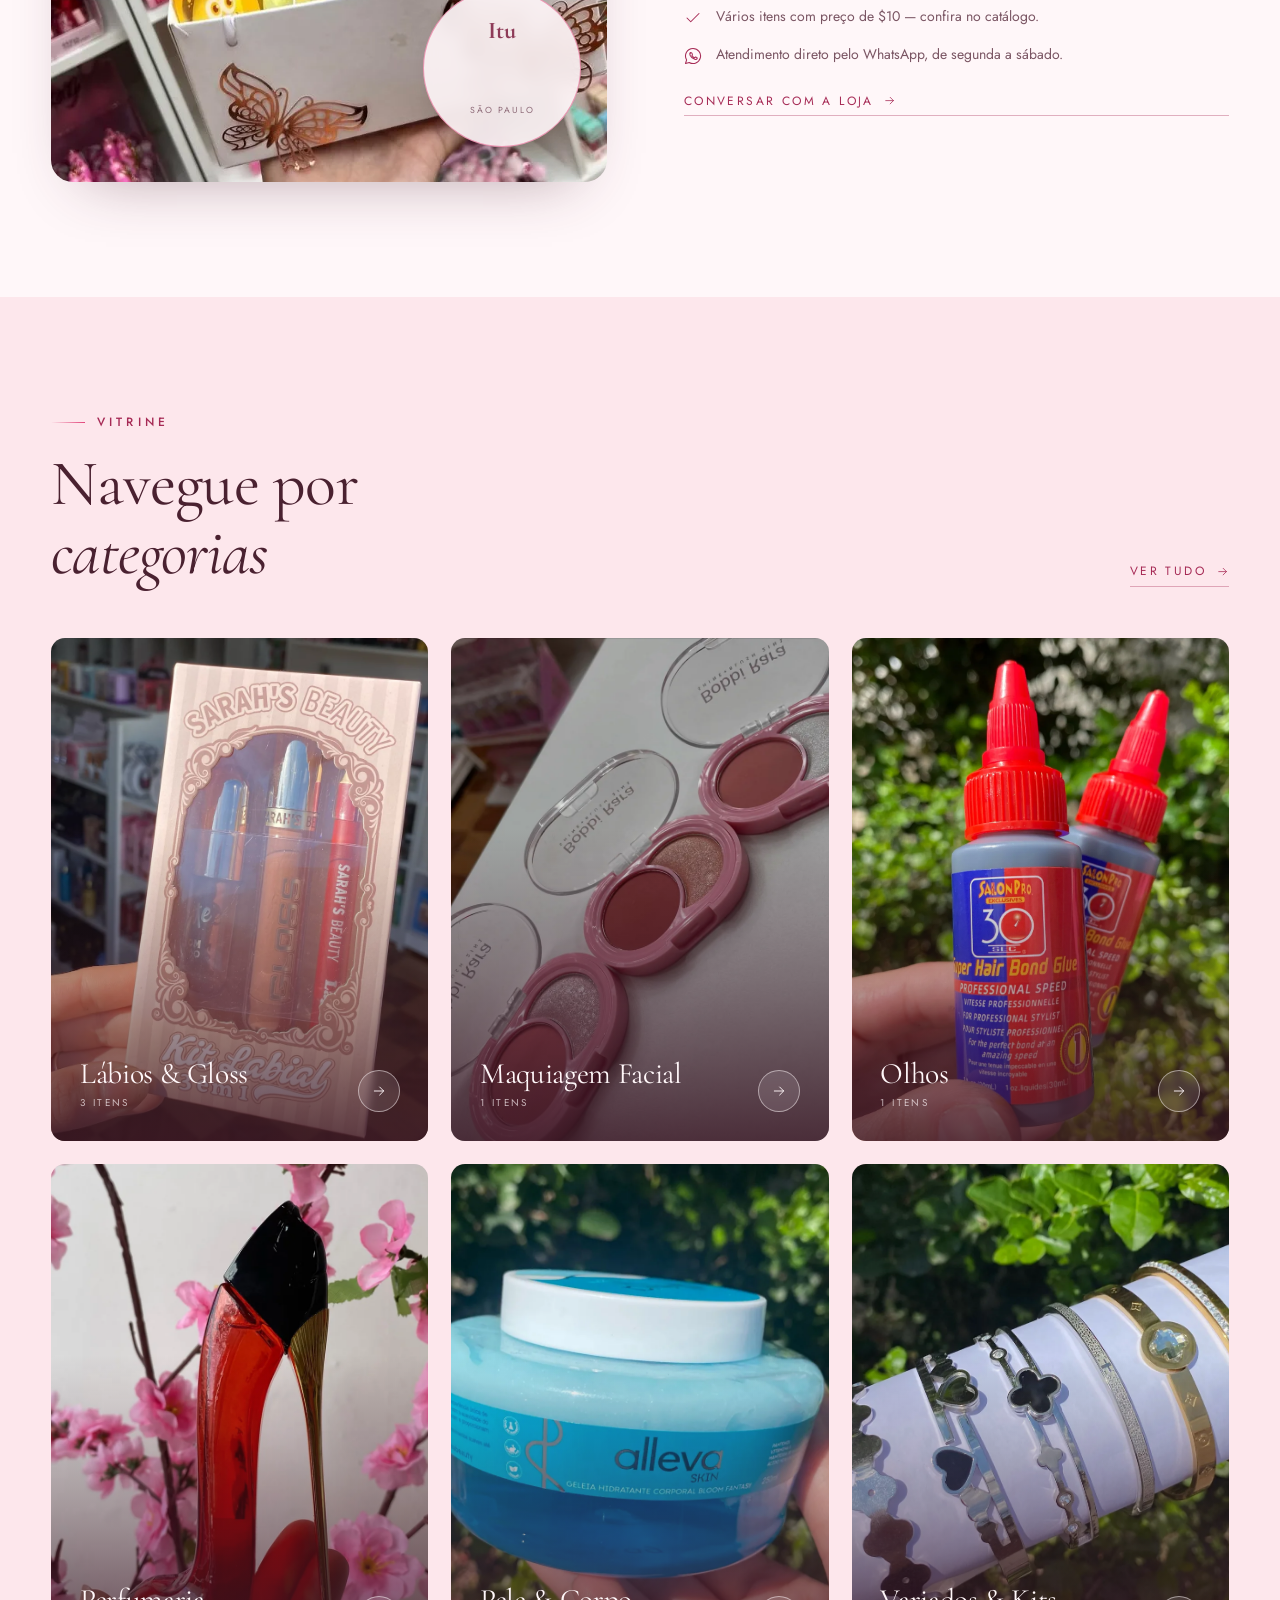
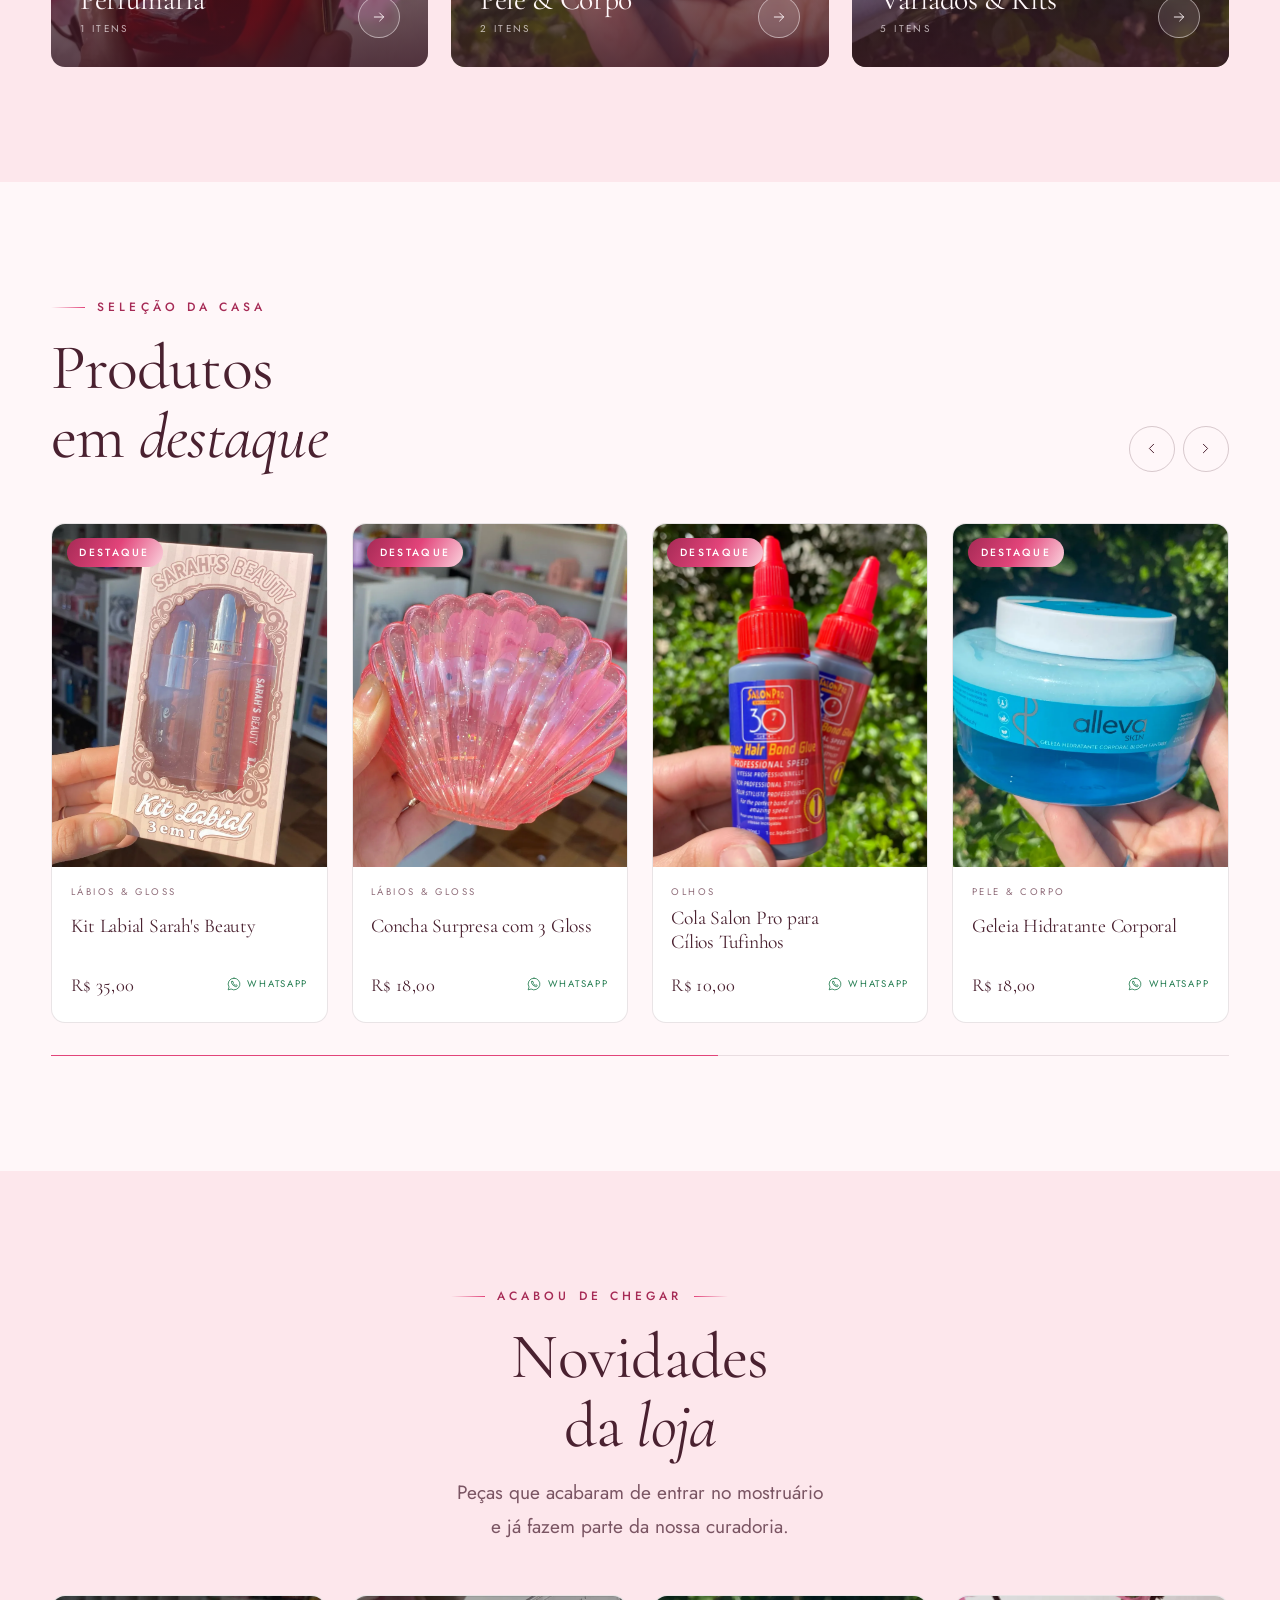
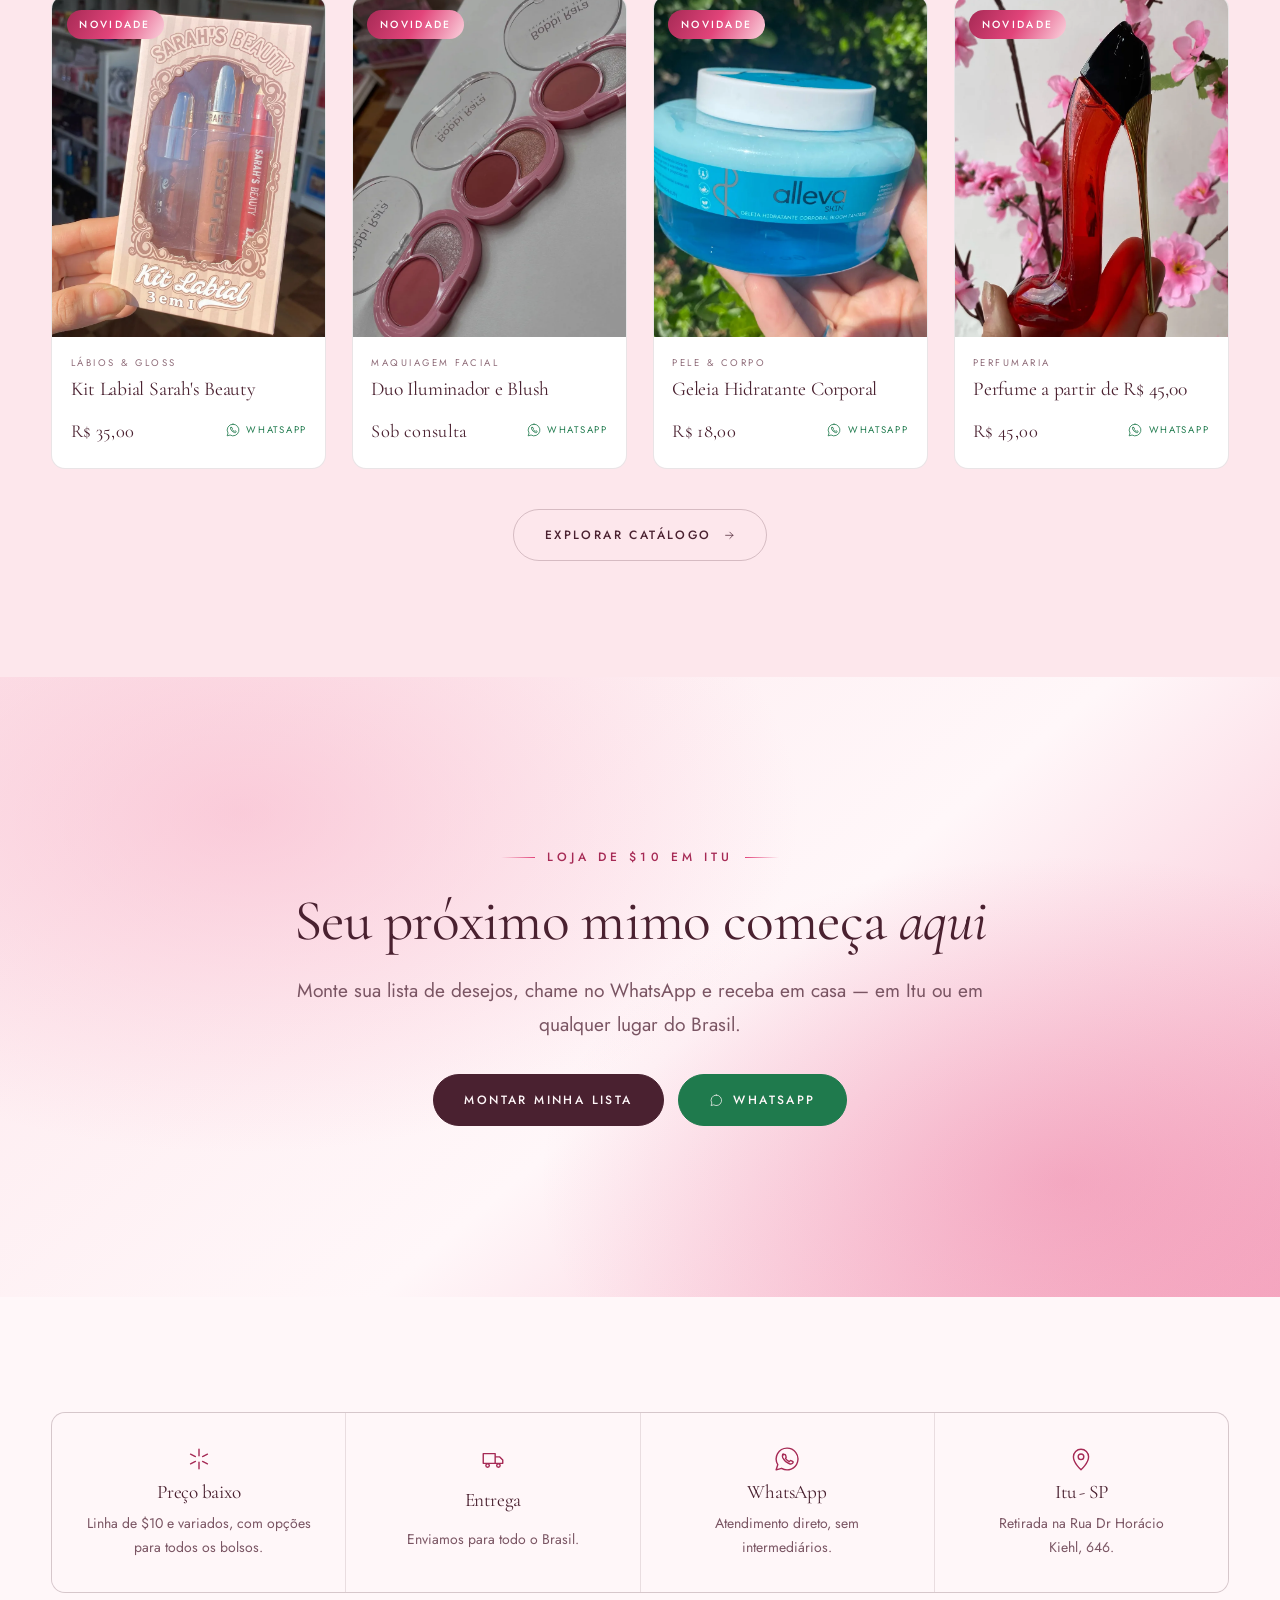
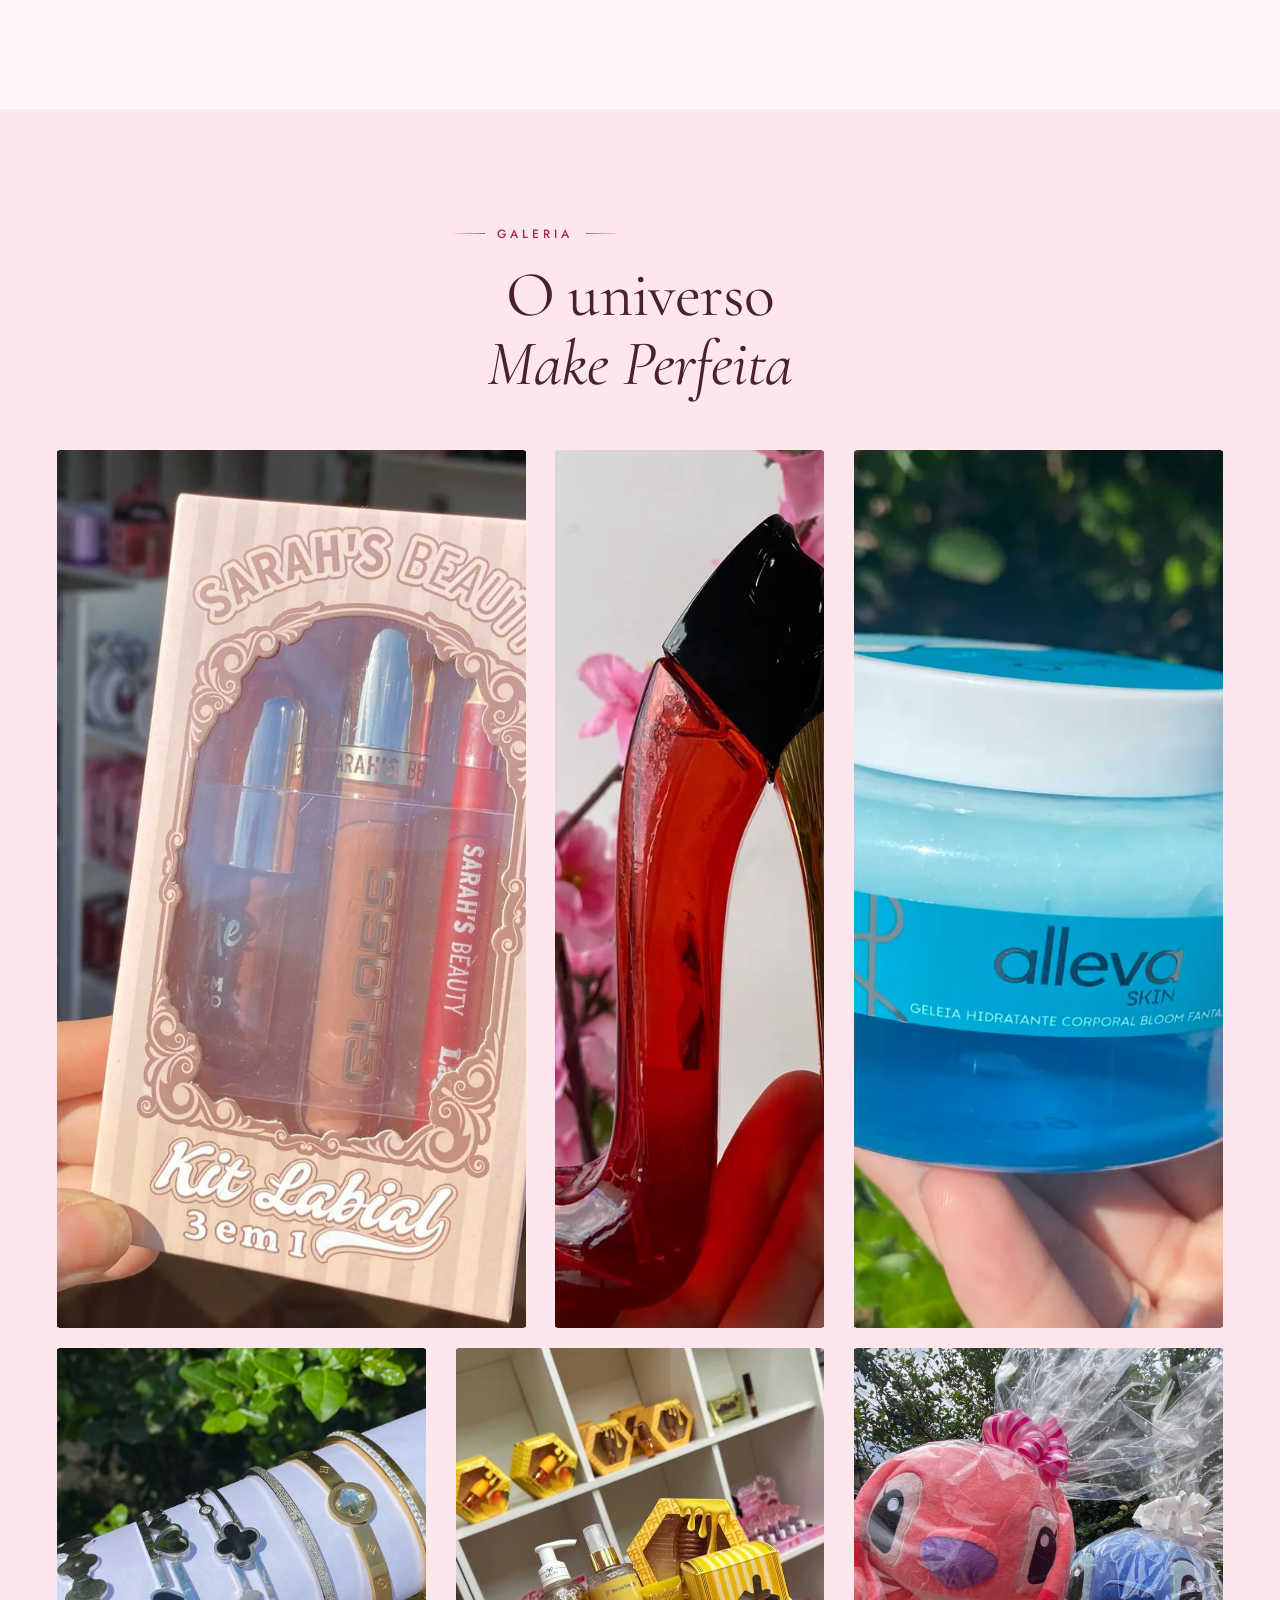
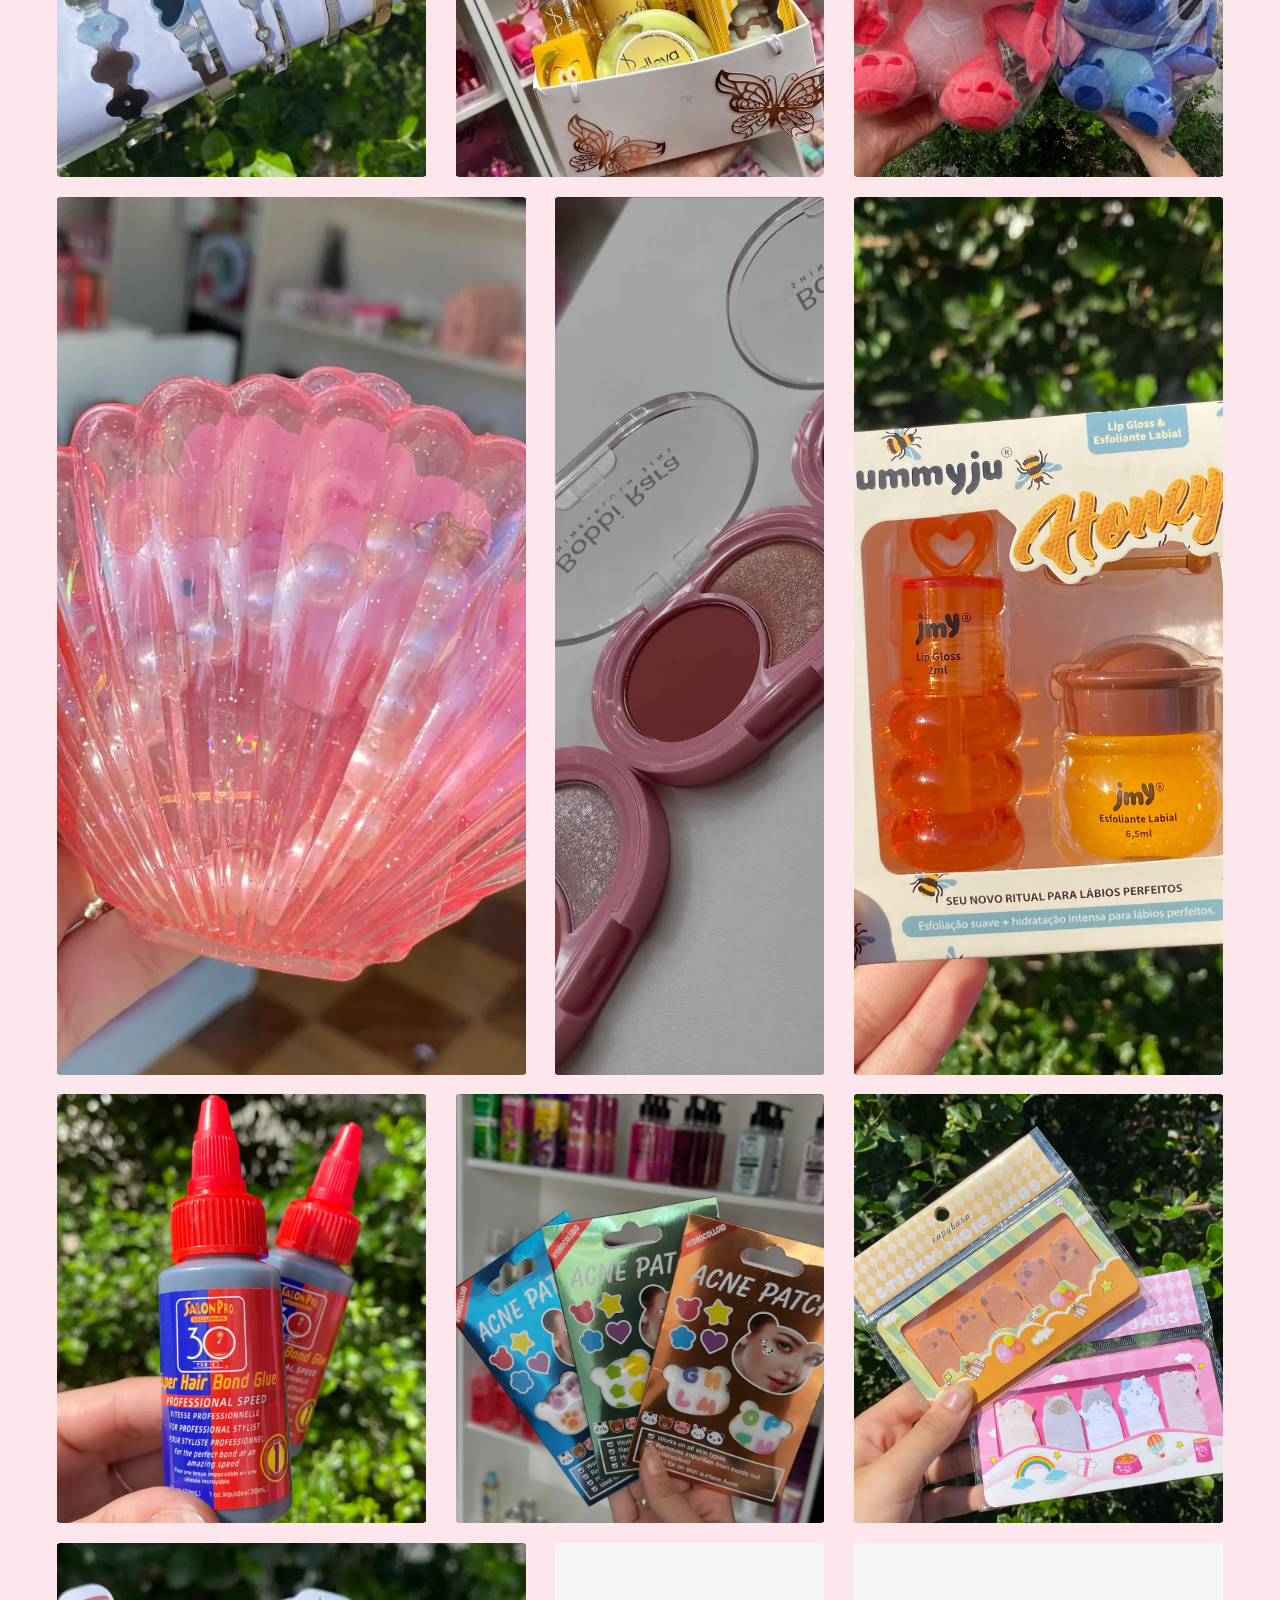
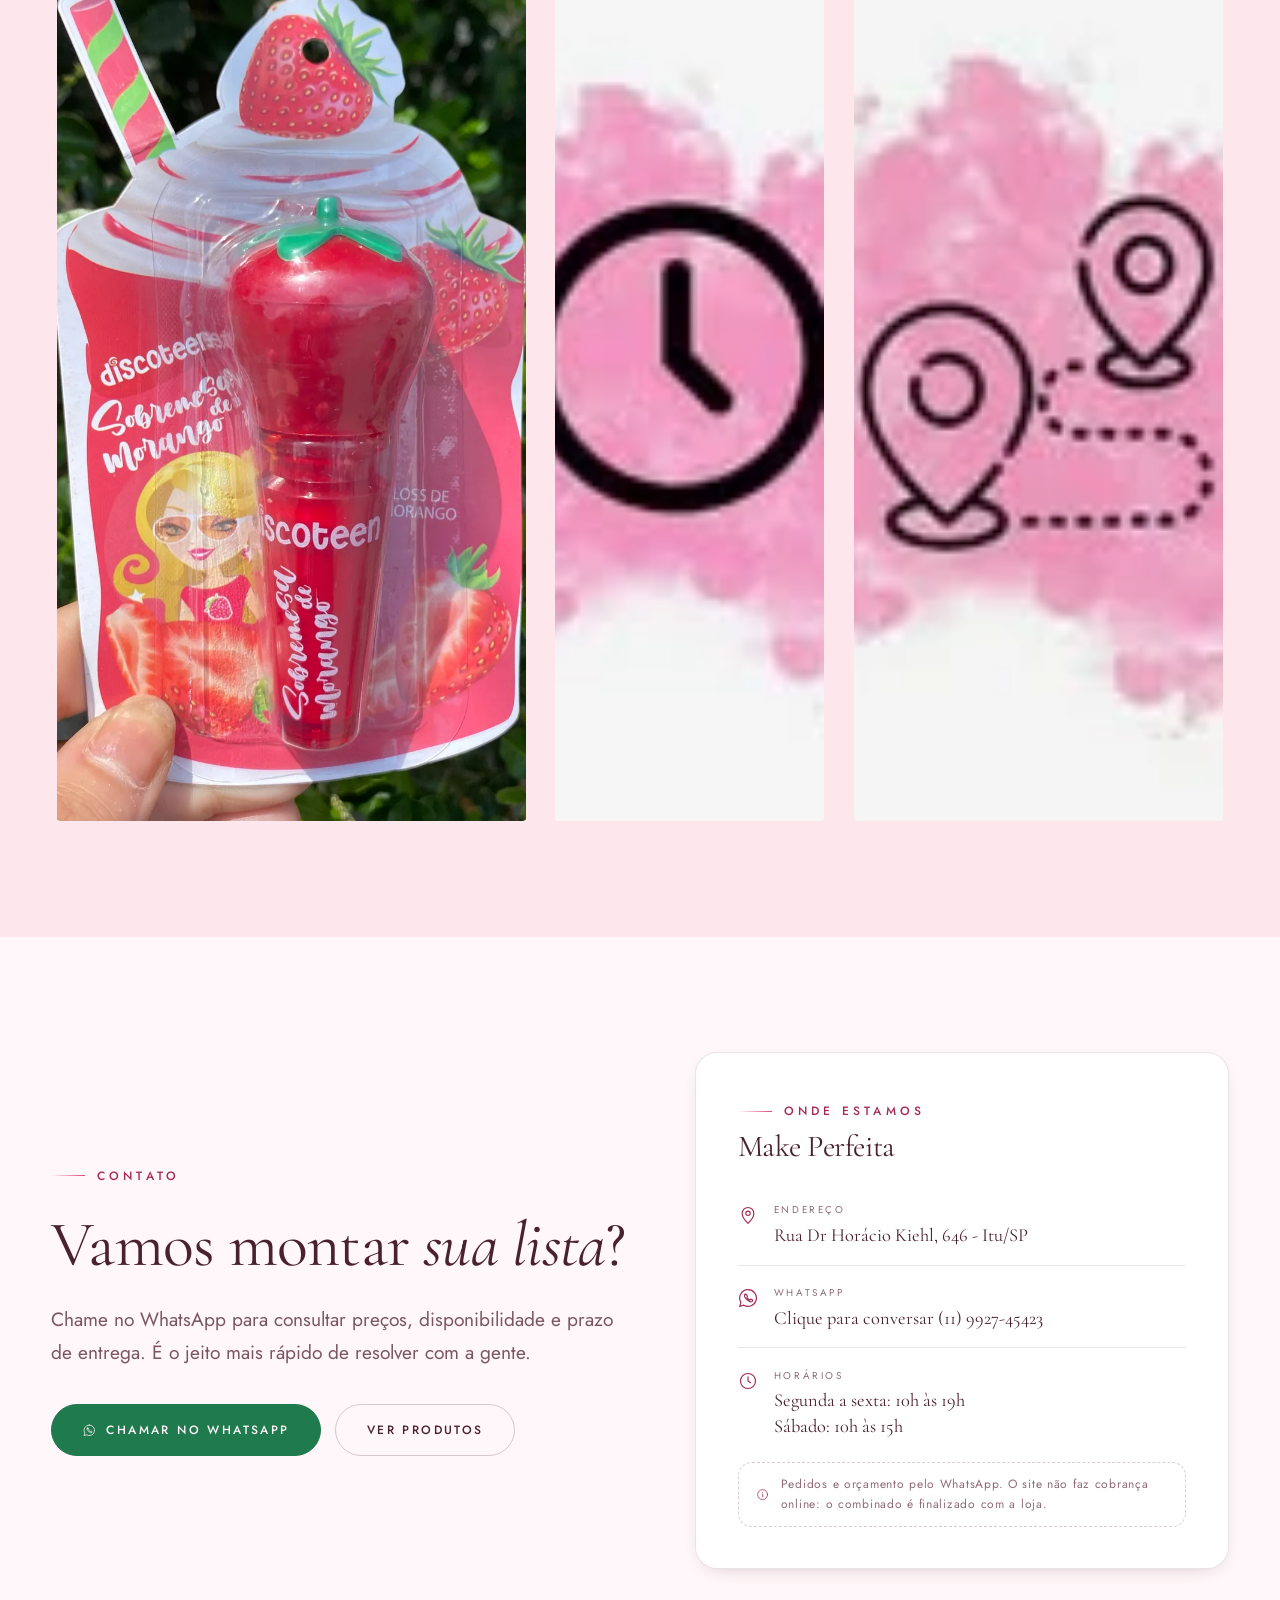
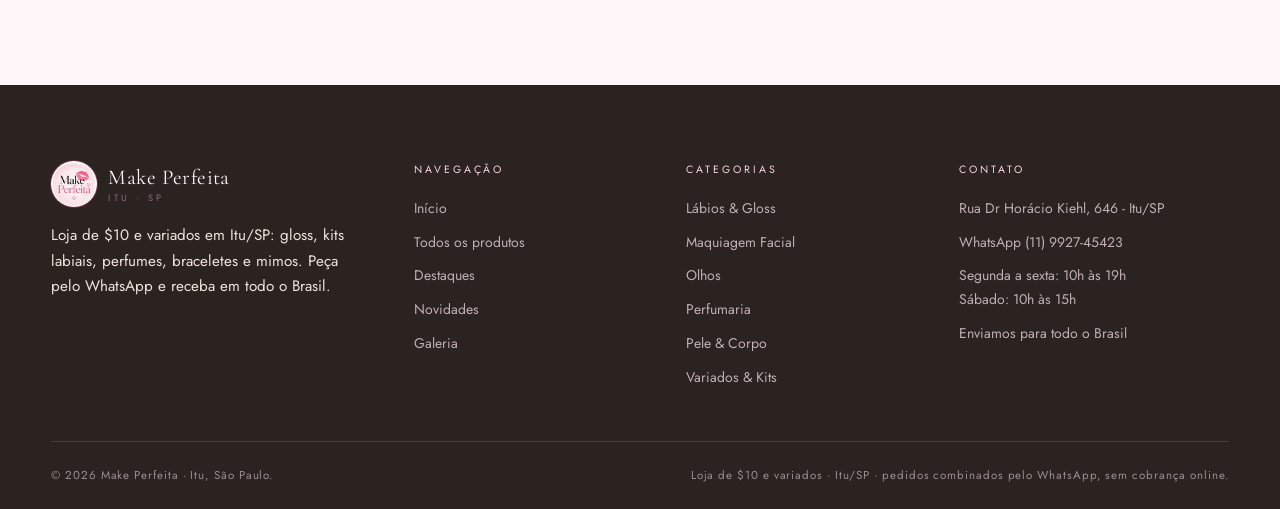
==== commit bba24cab: "Destaques em grade de 2 colunas no celular e fim do cache antigo - No mobile o bloco de destaques vi" ====
--- a/index.html
+++ b/index.html
@@ -28,9 +28,9 @@
 <link rel="preconnect" href="https://fonts.gstatic.com" crossorigin>
 <link rel="preload" as="image" href="assets/img/fotos/perfume-55.webp">
 <link href="https://fonts.googleapis.com/css2?family=Cormorant+Garamond:ital,wght@0,300;0,400;0,500;1,300;1,400&family=Jost:wght@300;400;500&display=swap" rel="stylesheet">
-<link rel="stylesheet" href="assets/css/styles.css">
-<script src="assets/js/data.js" defer></script>
-<script src="assets/js/app.js" defer></script>
+<link rel="stylesheet" href="assets/css/styles.css?v=4">
+<script src="assets/js/data.js?v=4" defer></script>
+<script src="assets/js/app.js?v=4" defer></script>
 </head>
 <body>
 
--- a/assets/css/styles.css
+++ b/assets/css/styles.css
@@ -1300,21 +1300,34 @@
   text-decoration: underline;
 }
 
+/* em telas estreitas o "WhatsApp" do card nao cabe ao lado do preco */
+@media (max-width: 560px) {
+  .product-card__foot {
+    flex-wrap: wrap;
+    row-gap: 0.35rem;
+  }
+
+  .product-card__wa span {
+    font-size: 0.58rem;
+    letter-spacing: 0.12em;
+  }
+}
+
 /* Carrossel */
 .carousel {
   position: relative;
 }
 
 .carousel__viewport {
-  display: grid;
-  grid-auto-flow: column;
-  grid-auto-columns: calc((100% - 3 * 1.5rem) / 4);
+  display: flex;
   gap: 1.5rem;
   overflow-x: auto;
+  overscroll-behavior-x: contain;
   scroll-snap-type: x mandatory;
   scroll-behavior: smooth;
   padding-bottom: 0.5rem;
   scrollbar-width: none;
+  -webkit-overflow-scrolling: touch;
 }
 
 .carousel__viewport::-webkit-scrollbar {
@@ -1322,6 +1335,9 @@
 }
 
 .carousel__viewport > * {
+  flex: 0 0 auto;
+  width: calc((100% - 3 * 1.5rem) / 4);
+  min-width: 0;
   scroll-snap-align: start;
 }
 
@@ -2326,8 +2342,8 @@
     grid-template-columns: repeat(3, minmax(0, 1fr));
   }
 
-  .carousel__viewport {
-    grid-auto-columns: calc((100% - 2 * 1.5rem) / 3);
+  .carousel__viewport > * {
+    width: calc((100% - 2 * 1.5rem) / 3);
   }
 
   .value-grid {
@@ -2411,8 +2427,29 @@
     grid-template-columns: repeat(2, minmax(0, 1fr));
   }
 
+  .carousel__viewport > * {
+    width: 78%;
+  }
+
+  /* no celular o carrossel vira uma grade de 2 colunas: sem rolagem lateral,
+     sem snap e sem setas, para nao depender do comportamento do navegador */
   .carousel__viewport {
-    grid-auto-columns: minmax(0, 78%);
+    display: grid;
+    grid-template-columns: repeat(2, minmax(0, 1fr));
+    gap: 1rem;
+    overflow: visible;
+    scroll-snap-type: none;
+    scroll-behavior: auto;
+    padding-bottom: 0;
+  }
+
+  .carousel__viewport > * {
+    width: auto;
+  }
+
+  .carousel__nav,
+  .carousel__progress {
+    display: none;
   }
 
   .gallery {
